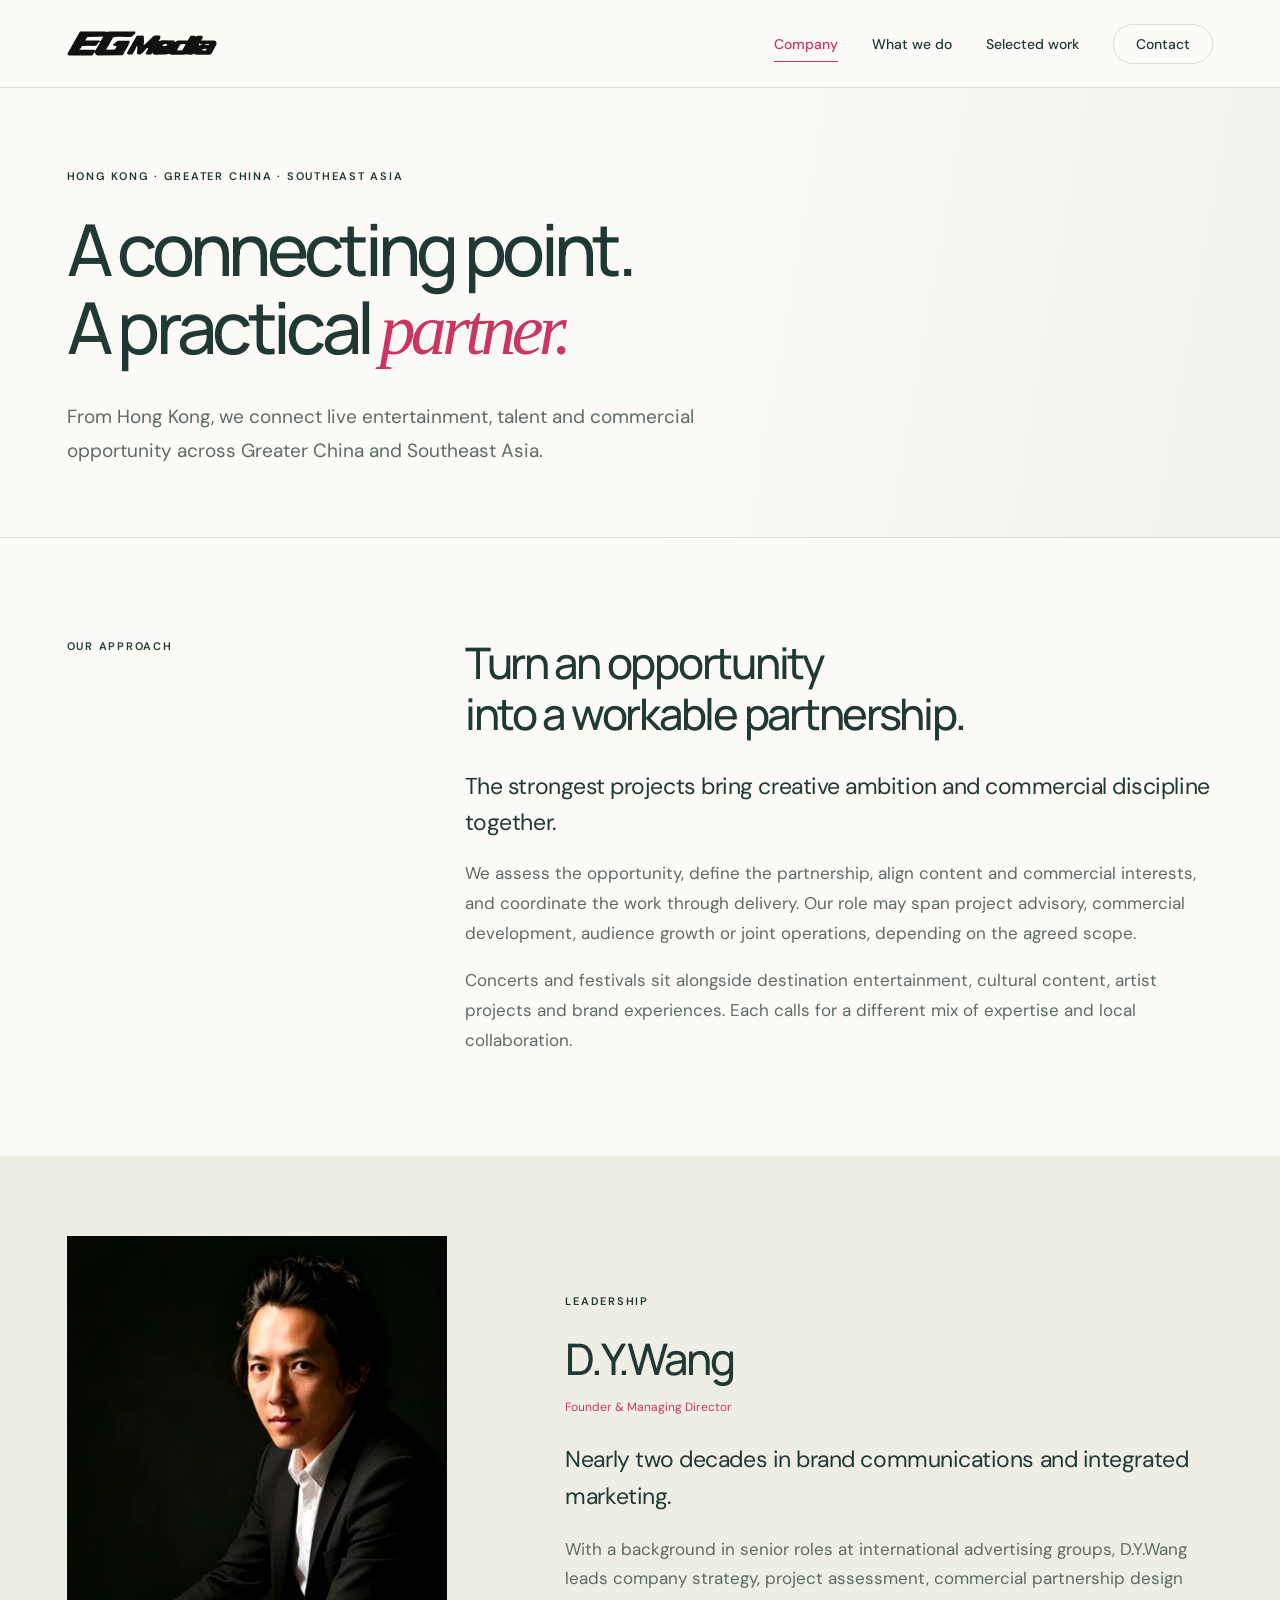
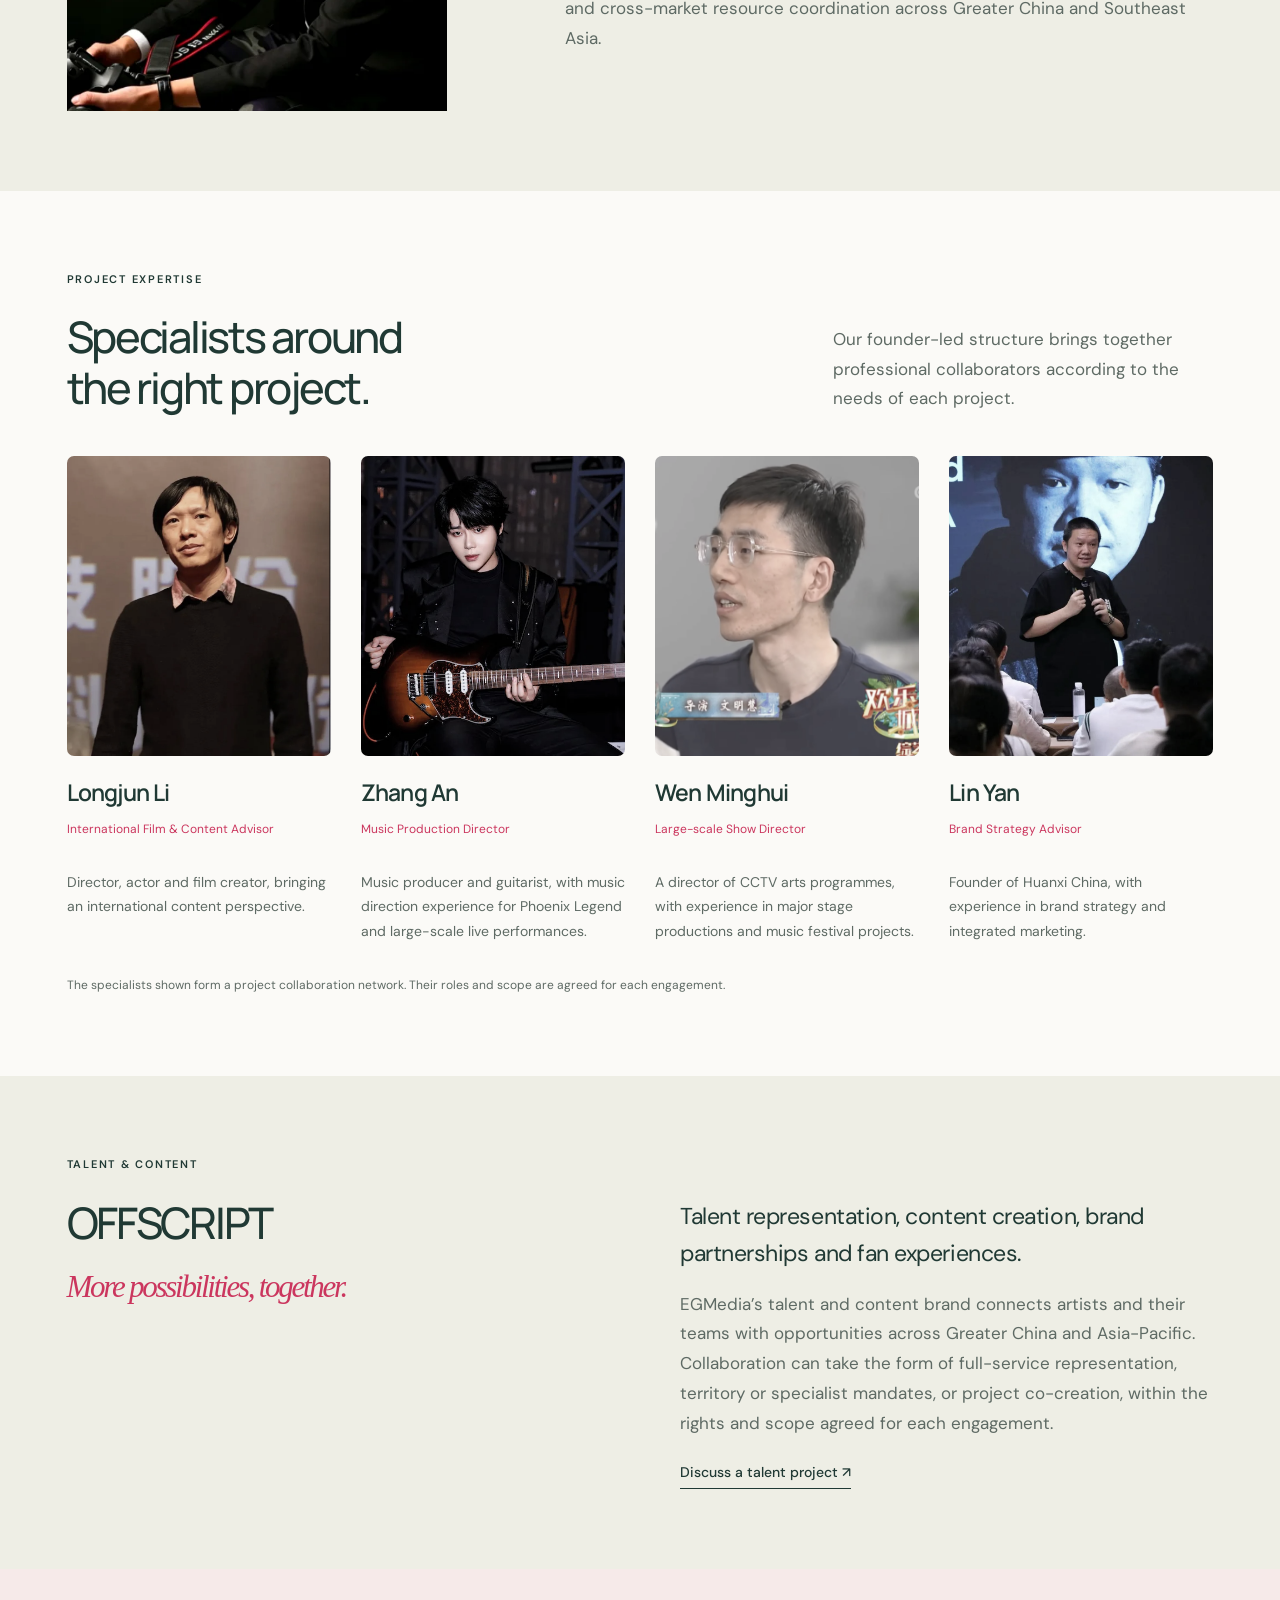
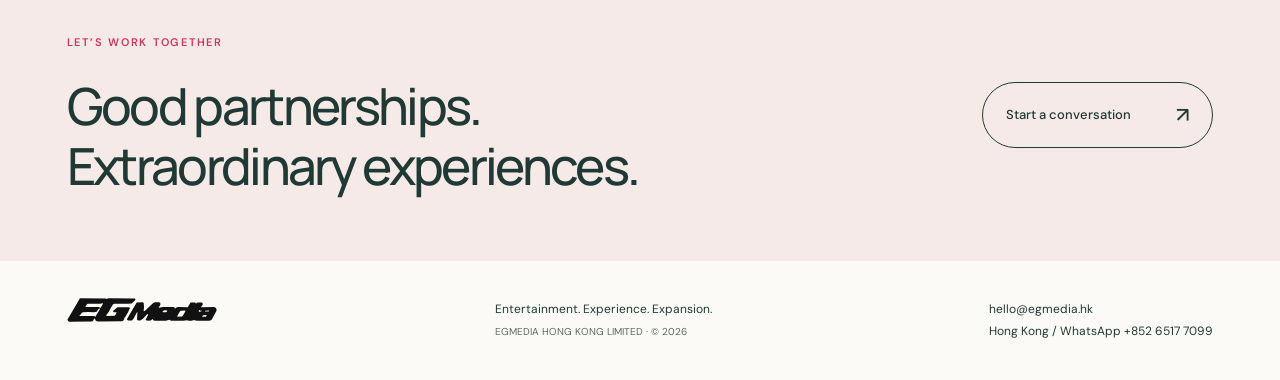
==== about.html @ 6daf92da "Refresh EGMedia website from September 2026 company profile" ====
<!doctype html><html lang="en"><head><meta charset="utf-8"><meta name="viewport" content="width=device-width,initial-scale=1"><title>Company & project expertise | EGMedia</title><meta name="description" content="Meet EGMedia, its founder D.Y.Wang and its project collaboration network."><link rel="canonical" href="https://www.egmedia.hk/about.html"><meta name="theme-color" content="#fbfaf7"><meta property="og:title" content="Company & project expertise | EGMedia"><meta property="og:description" content="Meet EGMedia, its founder D.Y.Wang and its project collaboration network."><meta property="og:type" content="website"><meta property="og:url" content="https://www.egmedia.hk/about.html"><meta property="og:image" content="https://www.egmedia.hk/assets/2026/qq-music.webp"><link rel="icon" href="/favicon.svg" type="image/svg+xml"><link rel="stylesheet" href="/site.css"><script src="/site.js" defer></script><script src="/interactions.js" defer></script></head><body><a class="skip-link" href="#main">Skip to content</a><header class="site-header"><a class="wordmark" href="/" aria-label="EGMedia home"><img src="/assets/2026/egmedia-wordmark.svg" alt="EGMedia"></a><button class="menu-toggle" aria-expanded="false" aria-controls="main-nav">Menu <span>+</span></button><nav id="main-nav" aria-label="Main navigation"><a aria-current="page" href="/about.html">Company</a><a  href="/services.html">What we do</a><a  href="/selected-works.html">Selected work</a><a  href="/contact.html">Contact</a></nav></header><main id="main"><section class="page-hero"><span class="eyebrow">Hong Kong · Greater China · Southeast Asia</span><h1>A connecting point.<br>A practical <em>partner.</em></h1><p>From Hong Kong, we connect live entertainment, talent and commercial opportunity across Greater China and Southeast Asia.</p></section><section class="intro-section"><span class="eyebrow">Our approach</span><div><h2>Turn an opportunity<br>into a workable partnership.</h2><p class="large-text">The strongest projects bring creative ambition and commercial discipline together.</p><p>We assess the opportunity, define the partnership, align content and commercial interests, and coordinate the work through delivery. Our role may span project advisory, commercial development, audience growth or joint operations, depending on the agreed scope.</p><p>Concerts and festivals sit alongside destination entertainment, cultural content, artist projects and brand experiences. Each calls for a different mix of expertise and local collaboration.</p></div></section><section class="section founder-section"><div class="founder-photo"><img class="" src="/assets/2026/dy-wang.webp" alt="D.Y.Wang, Founder and Managing Director" loading="lazy" decoding="async"></div><div><span class="eyebrow">Leadership</span><h2>D.Y.Wang</h2><span class="role">Founder & Managing Director</span><p class="large-text">Nearly two decades in brand communications and integrated marketing.</p><p>With a background in senior roles at international advertising groups, D.Y.Wang leads company strategy, project assessment, commercial partnership design and cross-market resource coordination across Greater China and Southeast Asia.</p></div></section><section class="section"><div class="section-heading"><div><span class="eyebrow">Project expertise</span><h2>Specialists around<br>the right project.</h2></div><p>Our founder-led structure brings together professional collaborators according to the needs of each project.</p></div><div class="team-grid"><article class="team-card"><img class="" src="/assets/2026/longjun-li.webp" alt="Longjun Li" loading="lazy" decoding="async"><h3>Longjun Li</h3><span class="role">International Film & Content Advisor</span><p>Director, actor and film creator, bringing an international content perspective.</p></article><article class="team-card"><img class="" src="/assets/2026/zhang-an.webp" alt="Zhang An" loading="lazy" decoding="async"><h3>Zhang An</h3><span class="role">Music Production Director</span><p>Music producer and guitarist, with music direction experience for Phoenix Legend and large-scale live performances.</p></article><article class="team-card"><img class="" src="/assets/2026/wen-minghui.webp" alt="Wen Minghui" loading="lazy" decoding="async"><h3>Wen Minghui</h3><span class="role">Large-scale Show Director</span><p>A director of CCTV arts programmes, with experience in major stage productions and music festival projects.</p></article><article class="team-card"><img class="" src="/assets/2026/lin-yan.webp" alt="Lin Yan" loading="lazy" decoding="async"><h3>Lin Yan</h3><span class="role">Brand Strategy Advisor</span><p>Founder of Huanxi China, with experience in brand strategy and integrated marketing.</p></article></div><p class="small-note">The specialists shown form a project collaboration network. Their roles and scope are agreed for each engagement.</p></section><section class="section pale"><span class="eyebrow">Talent & content</span><div class="split"><h2>OFFSCRIPT<br><em>More possibilities, together.</em></h2><div><p class="large-text">Talent representation, content creation, brand partnerships and fan experiences.</p><p>EGMedia’s talent and content brand connects artists and their teams with opportunities across Greater China and Asia-Pacific. Collaboration can take the form of full-service representation, territory or specialist mandates, or project co-creation, within the rights and scope agreed for each engagement.</p><a class="text-link" href="/contact.html?interest=talent">Discuss a talent project ↗</a></div></div></section></main><section class="closing"><div><span class="eyebrow">Let’s work together</span><h2>Good partnerships.<br>Extraordinary experiences.</h2></div><a class="button" href="/contact.html">Start a conversation <span>↗</span></a></section><footer><a class="wordmark" href="/"><img src="/assets/2026/egmedia-wordmark.svg" alt="EGMedia"></a><div>Entertainment. Experience. Expansion.<br><small>EGMEDIA HONG KONG LIMITED · © 2026</small></div><div><a href="mailto:hello@egmedia.hk">hello@egmedia.hk</a><br><a href="https://wa.me/85265177099" target="_blank" rel="noopener noreferrer">Hong Kong / WhatsApp +852 6517 7099</a></div></footer></body></html>
---- site.css ----
@import url('https://fonts.googleapis.com/css2?family=DM+Sans:wght@400;500;600;700&family=Manrope:wght@400;500;600;700;800&display=swap');
:root{--paper:#fbfaf7;--ink:#203934;--muted:#5e6a64;--line:#d9dfd8;--accent:#cb365e;--soft:#eeeee5;--pad:clamp(22px,5.2vw,88px)}*{box-sizing:border-box}html{scroll-behavior:smooth;scroll-padding-top:110px}body{margin:0;background:var(--paper);color:var(--ink);font-family:'DM Sans',Arial,sans-serif;-webkit-font-smoothing:antialiased}a{color:inherit;text-decoration:none}button{font:inherit}img{max-width:100%;display:block}figure{margin:0}h1,h2,h3,p{margin:0}h1,h2,h3{font-family:'Manrope',Arial,sans-serif}h1{font-size:clamp(48px,5.6vw,88px);letter-spacing:-.065em;line-height:1.1;font-weight:500}h2{font-size:clamp(32px,3.4vw,53px);letter-spacing:-.052em;line-height:1.17;font-weight:500}h3{font-size:25px;letter-spacing:-.035em;line-height:1.25;font-weight:600}p{font-size:17px;line-height:1.75;color:var(--muted)}p+p{margin-top:18px}em{font-family:Georgia,serif;font-weight:400;color:var(--accent)}.site-header{height:94px;padding:0 var(--pad);display:flex;justify-content:space-between;align-items:center;border-bottom:1px solid var(--line);background:var(--paper);position:sticky;top:0;z-index:20}.wordmark{display:inline-flex;align-items:baseline;font-family:Arial,sans-serif;font-weight:800;font-style:italic;font-size:30px;letter-spacing:-1.6px;white-space:nowrap}.wordmark span{font-weight:600}.wordmark i{display:inline-block;width:7px;height:7px;background:var(--accent);margin-left:4px;border-radius:50%}.site-header nav{display:flex;gap:36px;align-items:center;font-size:14px;font-weight:500}.site-header nav a{padding:12px 0;position:relative}.site-header nav a[aria-current],.site-header nav a:hover{color:var(--accent)}.site-header nav a[aria-current]:after{content:'';position:absolute;bottom:3px;left:0;width:100%;height:1px;background:var(--accent)}.menu-toggle{display:none}.skip-link{position:fixed;top:-70px;left:20px;padding:16px;background:white;z-index:100}.skip-link:focus{top:12px}a:focus-visible,button:focus-visible{outline:3px solid var(--accent);outline-offset:5px}.eyebrow{display:block;text-transform:uppercase;font-size:11px;line-height:1.6;font-weight:600;letter-spacing:.16em;margin-bottom:24px}.hero-copy{padding:65px var(--pad) 48px}.hero h1{max-width:1200px;font-size:clamp(52px,6.3vw,98px)}.hero-bottom{margin-top:34px;display:flex;justify-content:space-between;align-items:center;gap:35px}.hero-bottom p{max-width:535px;font-size:18px;line-height:1.6}.button{display:inline-flex;align-items:center;justify-content:space-between;gap:45px;border:1px solid var(--ink);padding:18px 23px;font-size:13px;font-weight:500;white-space:nowrap;transition:background .2s,color .2s}.button:hover{background:var(--ink);color:var(--paper)}.button.solid{background:var(--ink);color:white}.button.solid:hover{background:var(--accent);border-color:var(--accent)}.button span{font-size:21px}.hero-visual{margin:0 var(--pad)}.hero-visual img{width:100%;height:clamp(350px,40vw,580px);object-fit:cover;object-position:50% 48%}.hero-visual figcaption{display:flex;justify-content:space-between;gap:20px;font-size:11px;padding:14px 0;border-bottom:1px solid var(--line);color:var(--muted)}.intro-section{padding:100px var(--pad);display:grid;grid-template-columns:1fr 2.15fr;gap:50px}.intro-section .large-text{margin-top:28px}.intro-section p{max-width:790px}.large-text{font-size:23px;line-height:1.6;color:var(--ink);letter-spacing:-.02em}.text-link{display:inline-flex;gap:22px;align-items:center;font-size:14px;font-weight:500;border-bottom:1px solid var(--ink);padding-bottom:7px}.text-link:hover{color:var(--accent);border-color:var(--accent)}.intro-section .text-link{margin-top:26px}.section{padding:80px var(--pad)}.section-heading{display:flex;justify-content:space-between;align-items:flex-end;gap:50px;margin-bottom:42px}.section-heading>p{max-width:380px}.service-grid{display:grid;grid-template-columns:repeat(4,1fr);border-top:1px solid var(--line)}.service-card{position:relative;padding:32px 26px 60px;border-right:1px solid var(--line)}.service-card:first-child{padding-left:0}.service-card:last-child{border:0;padding-right:0}.service-number{color:var(--accent);font-size:13px;display:block;letter-spacing:.07em;margin-bottom:37px}.service-card h3{font-size:24px;min-height:92px}.service-card p{font-size:15px;margin-top:18px;line-height:1.65}.service-arrow{position:absolute;bottom:14px;font-size:27px}.service-card:hover h3{color:var(--accent)}.work-section{background:#f0f1eb}.portfolio-note{font-size:13px;line-height:1.7;max-width:760px;margin:-10px 0 35px}.work-grid{display:grid;grid-template-columns:1fr 1fr;gap:48px 35px}.work-image{position:relative;overflow:hidden;aspect-ratio:1.65;background:#e0e4db}.work-image img{width:100%;height:100%;object-fit:cover;transition:transform .45s}.work-card:hover .work-image img{transform:scale(1.03)}.round-arrow{position:absolute;right:16px;bottom:16px;background:var(--paper);border-radius:50%;width:44px;height:44px;display:grid;place-items:center;font-size:25px}.card-meta{display:flex;justify-content:space-between;gap:15px;font-size:10px;text-transform:uppercase;letter-spacing:.06em;margin:19px 0 10px;color:var(--muted)}.work-card h3{font-size:27px}.work-card p{margin-top:12px;font-size:15px;line-height:1.7;max-width:540px}.regional-section{padding:95px var(--pad)}.regional-title{display:flex;gap:60px;justify-content:space-between;align-items:flex-end}.regional-title p{max-width:360px}.market-line{display:grid;grid-template-columns:repeat(3,1fr);gap:40px;margin-top:55px;border-top:1px solid var(--ink);padding-top:29px}.market-line span{font-size:10px;letter-spacing:.1em;text-transform:uppercase;color:var(--muted)}.market-line h3{font-size:30px;margin:18px 0 13px}.market-line p{font-size:15px;max-width:340px}.closing{margin:0 var(--pad);padding:60px 0;display:flex;justify-content:space-between;gap:40px;align-items:center;border-top:1px solid var(--ink)}.closing h2{font-size:clamp(32px,3.3vw,50px)}.closing .eyebrow{color:var(--accent)}footer{padding:37px var(--pad);border-top:1px solid var(--line);display:flex;justify-content:space-between;gap:36px;align-items:flex-start;font-size:12px;line-height:1.9}footer .wordmark{font-size:26px}footer small{font-size:10px;color:var(--muted)}footer a:hover{color:var(--accent)}.page-hero{padding:80px var(--pad) 70px}.page-hero h1{max-width:1100px}.page-hero>p{max-width:670px;margin-top:30px;font-size:19px}.founder-section{display:grid;grid-template-columns:.8fr 1.3fr;gap:100px;align-items:center;background:var(--soft)}.founder-photo{max-width:380px;aspect-ratio:.8;overflow:hidden}.founder-photo img{width:100%;height:100%;object-fit:cover;object-position:50% 30%}.role{display:block;font-size:12px;line-height:1.5;color:var(--accent);margin-top:13px;margin-bottom:25px}.founder-section .large-text{margin-bottom:20px}.team-grid{display:grid;grid-template-columns:repeat(4,1fr);gap:30px}.team-card>img{width:100%;height:300px;object-fit:cover;object-position:50% 25%;filter:saturate(.65);margin-bottom:22px}.team-card h3{font-size:23px}.team-card .role{margin-bottom:14px;min-height:36px}.team-card p{font-size:14px}.small-note{font-size:12px;margin-top:32px}.pale{background:var(--soft)}.split{display:grid;grid-template-columns:1fr 1fr;gap:80px}.split h2 em{font-size:31px;line-height:1.5;display:inline-block;margin-top:15px}.split p+.text-link{margin-top:25px}.service-detail{padding:60px var(--pad);border-top:1px solid var(--line);display:grid;grid-template-columns:1fr 2.15fr;gap:50px;scroll-margin-top:40px}.service-detail h2{max-width:820px}.service-detail .large-text{margin:25px 0 15px}.service-detail p{max-width:760px}.service-detail .eyebrow{margin:25px 0 8px}.deliverables{list-style:none;padding:0;margin:30px 0;display:grid;grid-template-columns:repeat(3,1fr);gap:25px}.deliverables li{border-top:1px solid var(--line);padding-top:15px;font-size:14px;line-height:1.6}.process-grid{display:grid;grid-template-columns:repeat(4,1fr);gap:35px;margin-top:45px}.process-grid span{font-size:13px;color:var(--accent)}.process-grid h3{margin:20px 0 15px}.process-grid p{font-size:15px}.case-hero{padding:45px var(--pad) 0}.case-heading{display:grid;grid-template-columns:1.8fr 1fr;align-items:end;gap:50px;margin:45px 0 40px}.case-heading h1{font-size:clamp(44px,5vw,74px);max-width:900px}.case-heading p{font-size:22px;line-height:1.5;max-width:310px}.case-hero figure img{width:100%;max-height:680px;object-fit:cover}.case-hero figcaption{font-size:10px;color:var(--muted);padding:13px 0}.case-story{padding:75px var(--pad);display:grid;grid-template-columns:1.55fr 1fr;gap:100px}.case-story h2{margin-bottom:26px}.case-story aside{border-left:1px solid var(--line);padding-left:40px}.case-story aside p{font-size:16px}.case-credit{margin-top:36px;padding-top:28px;border-top:1px solid var(--line)}.case-credit p{font-size:12px!important}.edition-grid{display:grid;grid-template-columns:repeat(3,1fr);gap:26px;margin-top:35px}.edition-grid img{aspect-ratio:1.6;object-fit:cover;width:100%}.edition-grid h3{margin-top:20px;font-size:21px}.edition-grid p{margin:8px 0 18px;font-size:13px}.edition-grid video{display:block;width:100%;aspect-ratio:16/9;background:#203934}.next-case{padding:45px var(--pad) 70px;border-top:1px solid var(--line)}.next-case>a{font-family:'Manrope',Arial,sans-serif;font-size:clamp(26px,3vw,45px);letter-spacing:-.04em;display:flex;gap:30px;justify-content:space-between}.next-case>a:hover{color:var(--accent)}.contact-grid{padding:15px var(--pad) 85px;display:grid;grid-template-columns:1.6fr 1fr;gap:80px}.contact-primary>a{font-size:clamp(25px,3.5vw,50px);letter-spacing:-.04em;border-bottom:1px solid var(--ink);display:inline-block;padding-bottom:14px}.contact-primary>p{margin-top:25px;max-width:480px}.contact-phone{font-size:23px}.contact-grid>div>p{margin:22px 0 30px}.contact-topics{display:grid;grid-template-columns:repeat(3,1fr);gap:30px}.contact-topics>span{border-top:1px solid var(--line);padding-top:20px;font-size:21px;line-height:1.5}.contact-hero h1{font-size:clamp(60px,7vw,108px)}
@media(min-width:1700px){body{max-width:1800px;margin:auto}.site-header{max-width:1800px}}
@media(max-width:1050px){.site-header nav{gap:24px}.service-grid{grid-template-columns:1fr 1fr}.service-card{padding:27px 25px 65px}.service-card:nth-child(2){border-right:0}.service-card:nth-child(3){padding-left:0;border-top:1px solid var(--line)}.service-card:nth-child(4){border-top:1px solid var(--line);padding-left:25px}.service-card h3{min-height:62px}.team-grid{grid-template-columns:1fr 1fr;gap:35px}.team-card>img{height:360px}.founder-section{gap:55px}.case-story{gap:50px}.contact-grid{gap:40px}.hero-bottom p{max-width:440px}.regional-title{gap:35px}.intro-section{grid-template-columns:.8fr 2fr;gap:30px}}
@media(max-width:700px){html{scroll-padding-top:90px}.site-header{height:76px}.wordmark{font-size:27px}.menu-toggle{display:flex;align-items:center;gap:18px;padding:12px 0;background:none;border:0;font-size:13px;color:var(--ink)}.menu-toggle span{font-size:22px}.site-header nav{display:none;position:absolute;left:0;right:0;top:75px;background:var(--paper);border-bottom:1px solid var(--line);padding:20px var(--pad) 30px;box-shadow:0 20px 30px #20393412}.site-header nav.is-open{display:flex;flex-direction:column;align-items:stretch;gap:7px}.site-header nav a{font-size:21px;line-height:1.7}.site-header nav a[aria-current]:after{display:none}.hero-copy{padding-top:40px;padding-bottom:30px}.eyebrow{font-size:9px;letter-spacing:.13em;margin-bottom:21px}.hero h1{font-size:clamp(43px,10.6vw,65px);line-height:1.13}.hero-bottom{display:block;margin-top:26px}.hero-bottom p{font-size:16px}.hero-bottom .button{margin-top:25px}.button{font-size:12px;padding:14px 18px;gap:40px}.hero-visual img{height:310px;object-position:50% 50%}.hero-visual figcaption{font-size:9px;line-height:1.6}.hero-visual figcaption span:last-child{display:none}.intro-section{padding:57px var(--pad);display:block}.intro-section>.eyebrow{margin-bottom:23px}h2{font-size:33px}h3{font-size:23px}.large-text{font-size:20px}p{font-size:16px}.intro-section .large-text{margin-top:23px}.section{padding:56px var(--pad)}.section-heading{display:block;margin-bottom:30px}.section-heading>.text-link{margin-top:25px}.section-heading>p{margin-top:23px;font-size:16px}.service-card{padding:24px 17px 60px}.service-card:nth-child(4){padding-left:17px}.service-card h3{font-size:20px;min-height:102px}.service-card p{font-size:13px;margin-top:13px}.service-number{font-size:11px;margin-bottom:23px}.service-arrow{font-size:23px}.work-grid{grid-template-columns:1fr;gap:34px}.work-image{aspect-ratio:1.52}.work-card h3{font-size:26px}.work-card p{font-size:14px}.card-meta{font-size:9px;margin-top:16px}.portfolio-note{font-size:12px;margin-top:0}.regional-section{padding:58px var(--pad)}.regional-title{display:block}.regional-title p{margin-top:25px}.market-line{grid-template-columns:1fr;gap:26px;margin-top:30px;padding-top:25px}.market-line>div+div{border-top:1px solid var(--line);padding-top:25px}.market-line h3{font-size:26px;margin-top:12px}.closing{padding:44px 0;display:block}.closing h2{font-size:32px}.closing .button{margin-top:27px}footer{display:block;padding-top:28px;padding-bottom:36px}footer>div{margin-top:20px}.page-hero{padding:50px var(--pad) 43px}.page-hero h1{font-size:47px}.page-hero>p{font-size:17px;margin-top:25px}.founder-section{display:flex;flex-direction:column;gap:32px;align-items:flex-start}.founder-photo{width:100%;max-width:none;aspect-ratio:1.08}.founder-photo img{object-position:50% 22%}.team-grid{gap:30px 20px}.team-card>img{height:230px;margin-bottom:18px}.team-card h3{font-size:20px}.team-card .role{font-size:10px;min-height:32px}.team-card p{font-size:13px;line-height:1.7}.small-note{font-size:11px}.split{display:block}.split>div{margin-top:30px}.split h2 em{font-size:28px}.service-detail{padding:45px var(--pad);display:block}.service-detail .service-number{margin-bottom:20px}.deliverables{grid-template-columns:1fr;gap:15px}.deliverables li{font-size:14px;padding-top:13px}.process-grid{grid-template-columns:1fr 1fr;gap:28px 24px}.process-grid h3{font-size:23px;margin-top:14px}.process-grid p{font-size:14px}.case-hero{padding:32px var(--pad) 0}.case-heading{display:block;margin:35px 0 30px}.case-heading h1{font-size:45px}.case-heading p{font-size:20px;margin-top:23px;max-width:100%}.case-hero figure img{max-height:430px;min-height:200px;object-fit:cover}.case-story{display:block;padding:45px var(--pad)}.case-story aside{margin-top:35px;border-left:0;border-top:1px solid var(--line);padding:28px 0 0}.case-story aside .eyebrow{margin-bottom:15px}.edition-grid{grid-template-columns:1fr;gap:35px}.edition-grid img{aspect-ratio:1.6}.next-case{padding:35px var(--pad) 48px}.contact-grid{display:block;padding:15px var(--pad) 45px}.contact-grid>div+div{margin-top:32px;border-top:1px solid var(--line);padding-top:32px}.contact-primary>a{font-size:clamp(25px,7.2vw,40px)}.contact-primary>p{margin-top:20px}.contact-phone{font-size:23px}.contact-topics{grid-template-columns:1fr;gap:20px}.contact-topics>span{font-size:20px;padding-top:16px}.contact-hero h1{font-size:59px}}
@media(prefers-reduced-motion:reduce){html{scroll-behavior:auto}*{transition:none!important}}
.wordmark img{width:150px;height:auto}.site-header{height:88px}.site-header nav{gap:34px}.site-header nav a:last-child{border:1px solid var(--line);border-radius:30px;padding:10px 22px}.site-header nav a:last-child:hover{background:var(--ink);color:white}.studio-hero{padding:32px var(--pad) 42px;display:grid;grid-template-columns:1fr 1.04fr;gap:5vw;min-height:650px;align-items:stretch}.studio-hero-copy{padding:38px 0 20px;display:flex;flex-direction:column;align-items:flex-start}.status-label{display:flex;align-items:center;gap:9px;font-size:10px;letter-spacing:.08em;font-weight:500;margin-bottom:35px}.status-label>span{width:7px;height:7px;background:var(--accent);border-radius:50%;box-shadow:0 0 0 5px #cb365e0b}.studio-hero h1{font-size:clamp(54px,5.6vw,86px);letter-spacing:-.065em;line-height:1.05}.studio-hero h1 em{font-size:1.08em}.studio-hero-copy>p{max-width:390px;font-size:16px;line-height:1.7;margin:27px 0}.hero-actions{display:flex;align-items:center;gap:28px;margin-bottom:35px}.hero-actions .button{padding:16px 23px;border-radius:35px;gap:25px}.quiet-link{font-size:12px;display:flex;gap:15px;align-items:center}.quiet-link:hover{color:var(--accent)}.hero-signature{margin-top:auto;display:flex;gap:15px;border-top:1px solid var(--line);padding-top:20px;font-size:10px;letter-spacing:.05em;color:var(--muted)}.hero-stage{position:relative;border-radius:10px 10px 100px 10px;overflow:hidden;min-height:580px;background:#e4e8e0;isolation:isolate}.hero-slide{position:absolute;inset:0;opacity:0;transition:opacity .65s}.hero-slide.active{opacity:1}.hero-slide img{width:100%;height:100%;object-fit:cover;object-position:center}.hero-slide:after{content:'';position:absolute;inset:0;background:linear-gradient(180deg,#10221e28 0%,transparent 45%,#10221ed9 100%)}.photo-index{position:absolute;top:25px;left:25px;right:25px;color:white;font-size:9px;letter-spacing:.12em;display:flex;justify-content:space-between;align-items:center}.photo-index>span{padding:8px 12px;border:1px solid #ffffff80;border-radius:20px}.photo-caption{position:absolute;bottom:34px;left:30px;right:50px;color:white}.photo-category{font-size:9px;letter-spacing:.12em;display:block;margin-bottom:13px;color:#e0e7e3}.photo-title{font-family:'Manrope',sans-serif;font-size:31px;line-height:1.3;letter-spacing:-.035em;display:flex;justify-content:space-between;gap:25px;align-items:center}.photo-title>span{font-size:32px}.slide-controls{display:flex;align-items:center;gap:9px;margin-top:28px}.slide-controls button{cursor:pointer;border:1px solid #ffffff65;background:none;color:#fff;height:34px;width:34px;border-radius:50%;font-size:10px;transition:background .2s,color .2s}.slide-controls button.active{background:white;border-color:white;color:var(--ink)}.slide-hint{font-size:9px;margin-left:9px;color:#e0e7e3}.hero-side-label{position:absolute;right:17px;top:130px;writing-mode:vertical-rl;font-size:8px;letter-spacing:.18em;color:white}.capability-ribbon{padding:27px var(--pad);border-top:1px solid var(--line);border-bottom:1px solid var(--line);display:flex;justify-content:space-between;align-items:center;gap:24px;font-size:10px;letter-spacing:.1em;white-space:nowrap}.capability-ribbon i{font-style:normal;font-size:23px;color:var(--accent)}.company-editorial{padding:90px var(--pad);display:grid;grid-template-columns:1fr 2.15fr;gap:50px}.editorial-index{display:flex;flex-direction:column;justify-content:space-between}.tiny-mark{font-family:'Manrope',sans-serif;font-size:44px;color:#c8d1c9;letter-spacing:-.06em}.editorial-copy h2{font-size:clamp(46px,4.8vw,72px);line-height:1.13}.editorial-bottom{display:flex;justify-content:space-between;gap:40px;margin-top:30px;align-items:center}.editorial-bottom p{max-width:610px;font-size:17px}.circle-link{display:grid;place-items:center;flex:none;width:66px;height:66px;border:1px solid var(--ink);border-radius:50%;font-size:30px;transition:background .2s,color .2s}.circle-link:hover{background:var(--ink);color:white}.capability-section{padding:75px var(--pad);background:#f0f1eb}.capability-explorer{display:grid;grid-template-columns:1fr 1.35fr;gap:60px}.capability-tabs{border-top:1px solid var(--line)}.capability-tabs button{display:flex;width:100%;gap:25px;align-items:center;text-align:left;border:0;border-bottom:1px solid var(--line);background:transparent;color:var(--muted);padding:29px 0;cursor:pointer;transition:color .2s}.capability-tabs button>span{font-size:10px;align-self:flex-start;margin-top:5px}.capability-tabs strong{font-family:'Manrope',sans-serif;font-weight:500;font-size:25px;line-height:1.3;letter-spacing:-.04em}.capability-tabs button>i{font-style:normal;font-size:26px;margin-left:auto;transition:transform .2s}.capability-tabs button.active{color:var(--ink)}.capability-tabs button.active>span{color:var(--accent)}.capability-tabs button.active>i{color:var(--accent);transform:rotate(45deg)}.cap-panel{display:none;animation:panelIn .3s ease}.cap-panel.active{display:block}.cap-panel-copy{padding:27px 30px 27px;background:var(--paper);border-radius:8px 8px 0 0}.cap-panel-copy .eyebrow{font-size:9px;margin-bottom:15px}.cap-panel-copy h3{font-size:27px;font-weight:500;max-width:440px}.cap-panel-copy p{font-size:14px;margin:18px 0}.cap-panel-copy .text-link{font-size:12px}.cap-panel>figure{position:relative}.cap-panel>figure>img{width:100%;height:230px;object-fit:cover}.cap-panel:nth-child(2)>figure>img{object-position:50% 25%}.cap-panel figcaption{position:absolute;left:15px;bottom:15px;font-size:9px;background:#fbfaf7ee;padding:8px 13px;border-radius:20px}.featured-work-grid{display:grid;grid-template-columns:1fr 1fr;gap:38px}.featured-work-grid>.work-card:first-child{grid-column:1/-1;display:grid;grid-template-columns:1.65fr 1fr;gap:0 40px;align-items:start}.featured-work-grid>.work-card:first-child .work-image{grid-row:1/4;aspect-ratio:1.8}.featured-work-grid>.work-card:first-child .card-meta{display:block;margin-top:27px}.featured-work-grid>.work-card:first-child .card-meta span{display:block;margin-bottom:10px}.featured-work-grid>.work-card:first-child h3{font-size:38px;margin-bottom:14px}.featured-work-grid>.work-card:first-child p{margin-top:0}.work-section{background:var(--paper)}.work-image{border-radius:8px}.work-card:hover .round-arrow{background:var(--accent);color:white}.regional-section{background:#f0f1eb;padding-top:75px;padding-bottom:75px}.regional-board{display:grid;grid-template-columns:1fr 1.6fr;gap:65px}.region-selector{display:flex;flex-direction:column}.region-selector button{cursor:pointer;font-family:'Manrope',sans-serif;font-size:23px;letter-spacing:-.04em;padding:22px 25px;text-align:left;background:transparent;border:0;border-bottom:1px solid var(--line);color:var(--muted);display:flex;justify-content:space-between;gap:30px}.region-selector button.active{background:var(--ink);color:white;border-radius:5px}.region-selector button>span{font-size:23px}.region-panel{padding:23px 0}.region-label{font-size:10px;letter-spacing:.12em;color:var(--accent)}.region-panel h3{margin:20px 0;font-size:33px;font-weight:500}.region-panel p{font-size:16px;max-width:570px}.region-route{display:flex;align-items:center;gap:12px;margin-top:30px;font-size:8px;letter-spacing:.08em}.region-route>i{height:1px;flex:1;background:var(--line)}.closing{margin:0;padding:65px var(--pad);border:0;background:#f6eae9}.closing .button{border-radius:35px}.closing h2{font-size:clamp(38px,4vw,61px)}footer{border:0;background:var(--paper)}.page-hero{background-image:linear-gradient(100deg,#fbfaf7 50%,#f0f1eb);border-bottom:1px solid var(--line)}.team-card>img{border-radius:7px}.service-detail:nth-of-type(odd){background:#f3f4ee}.case-hero figure img{border-radius:8px}.case-story aside{background:#eeeee580;border:0;border-radius:8px;padding:30px}.contact-primary>a:hover{color:var(--accent);border-color:var(--accent)}.next-case>a>span{display:grid;place-items:center;border:1px solid var(--line);width:55px;height:55px;border-radius:50%;flex:none}.js-ready .reveal{opacity:0;transform:translateY(22px);transition:opacity .65s ease,transform .65s ease}.js-ready .reveal.visible{opacity:1;transform:none}@keyframes panelIn{from{opacity:.3;transform:translateY(7px)}to{opacity:1;transform:none}}
@media(max-width:1050px){.studio-hero{gap:30px;min-height:560px}.studio-hero-copy{padding:24px 0 12px}.studio-hero h1{font-size:60px}.hero-stage{min-height:540px}.status-label{font-size:9px}.hero-actions{gap:18px}.hero-actions .button{padding:15px 18px;gap:15px}.hero-signature{gap:10px;font-size:9px}.capability-ribbon{font-size:8px;gap:15px}.capability-explorer{gap:30px}.capability-tabs strong{font-size:22px}.capability-tabs button{gap:20px}.regional-board{gap:35px}.photo-title{font-size:27px}.featured-work-grid>.work-card:first-child{gap:0 25px}.featured-work-grid>.work-card:first-child h3{font-size:31px}.featured-work-grid>.work-card:first-child .card-meta{margin-top:0}}
@media(max-width:700px){.site-header{height:76px}.wordmark img{width:126px}.site-header nav{top:75px;gap:5px}.site-header nav a:last-child{border:0;border-radius:0;padding:12px 0}.studio-hero{display:block;padding-top:22px;padding-bottom:28px;min-height:0}.studio-hero-copy{padding:10px 0 24px}.status-label{margin-bottom:25px;font-size:9px}.studio-hero h1{font-size:clamp(53px,14vw,76px);line-height:1.03}.studio-hero-copy>p{font-size:15px;max-width:370px;margin-top:24px;margin-bottom:24px}.hero-actions{margin-bottom:26px;gap:23px}.hero-actions .button{font-size:11px;padding:13px 17px}.hero-signature{font-size:9px;gap:13px;padding-top:16px;width:100%;margin-top:0}.hero-stage{min-height:420px;border-radius:8px 8px 70px 8px}.photo-index{left:20px;right:20px;top:20px;font-size:8px}.photo-caption{left:20px;right:40px;bottom:28px}.photo-title{font-size:27px}.photo-category{font-size:8px}.slide-controls{margin-top:21px}.slide-hint{font-size:8px}.hero-side-label{font-size:7px;right:12px}.capability-ribbon{padding:21px var(--pad);display:grid;grid-template-columns:1fr 12px 1fr;gap:13px 12px;font-size:8px;letter-spacing:.06em}.capability-ribbon i{font-size:16px}.capability-ribbon i:nth-of-type(2){display:none}.company-editorial{display:block;padding:55px var(--pad)}.editorial-index{margin-bottom:25px}.tiny-mark{display:none}.editorial-copy h2{font-size:44px}.editorial-bottom{gap:18px;align-items:flex-end}.editorial-bottom p{font-size:15px;line-height:1.75}.circle-link{width:47px;height:47px;font-size:25px}.capability-section{padding:55px var(--pad)}.capability-section .section-heading h2{font-size:38px}.capability-section .section-heading p{font-size:14px;margin-top:20px}.capability-explorer{display:block}.capability-tabs{margin-bottom:24px}.capability-tabs button{padding:19px 0;gap:18px}.capability-tabs strong{font-size:22px}.capability-tabs button>i{font-size:22px}.cap-panel-copy{padding:25px 23px}.cap-panel-copy h3{font-size:25px}.cap-panel-copy p{font-size:14px}.cap-panel>figure>img{height:200px}.featured-work-grid{grid-template-columns:1fr;gap:35px}.featured-work-grid>.work-card:first-child{display:block;grid-column:auto}.featured-work-grid>.work-card:first-child .card-meta{display:flex;margin-top:16px}.featured-work-grid>.work-card:first-child .card-meta span{margin:0}.featured-work-grid>.work-card:first-child h3{font-size:26px;margin:0}.featured-work-grid>.work-card:first-child p{margin-top:12px}.work-section .section-heading>.button{margin-top:25px;font-size:11px;padding:13px 18px;border-radius:30px}.work-section .portfolio-note{font-size:11px}.regional-section{padding-top:55px;padding-bottom:55px}.regional-board{display:block}.region-selector{flex-direction:row;gap:6px}.region-selector button{font-size:11px;font-family:'DM Sans',sans-serif;letter-spacing:0;padding:12px 11px;border:1px solid var(--line);border-radius:4px;display:block;white-space:nowrap}.region-selector button>span{display:none}.region-selector button.active{border-color:var(--ink);border-radius:4px}.region-panel{padding-top:29px;padding-bottom:0}.region-panel h3{font-size:28px}.region-panel p{font-size:15px}.region-route{font-size:7px;gap:8px}.closing{padding:45px var(--pad)}.closing h2{font-size:37px}.closing .button{font-size:11px}.page-hero h1{font-size:47px}.case-story aside{padding:25px;border:0}.case-heading h1{font-size:43px}.contact-hero h1{font-size:59px}.js-ready .reveal{transform:translateY(12px)}}
@media(prefers-reduced-motion:reduce){.js-ready .reveal{opacity:1;transform:none}.hero-slide,.cap-panel{transition:none;animation:none}}
.film-play{border:1px solid var(--line);background:var(--paper);color:var(--ink);font-size:12px;padding:12px 17px;margin-top:12px;cursor:pointer;border-radius:25px;display:flex;gap:25px;align-items:center}.film-play:hover{background:var(--ink);color:white}
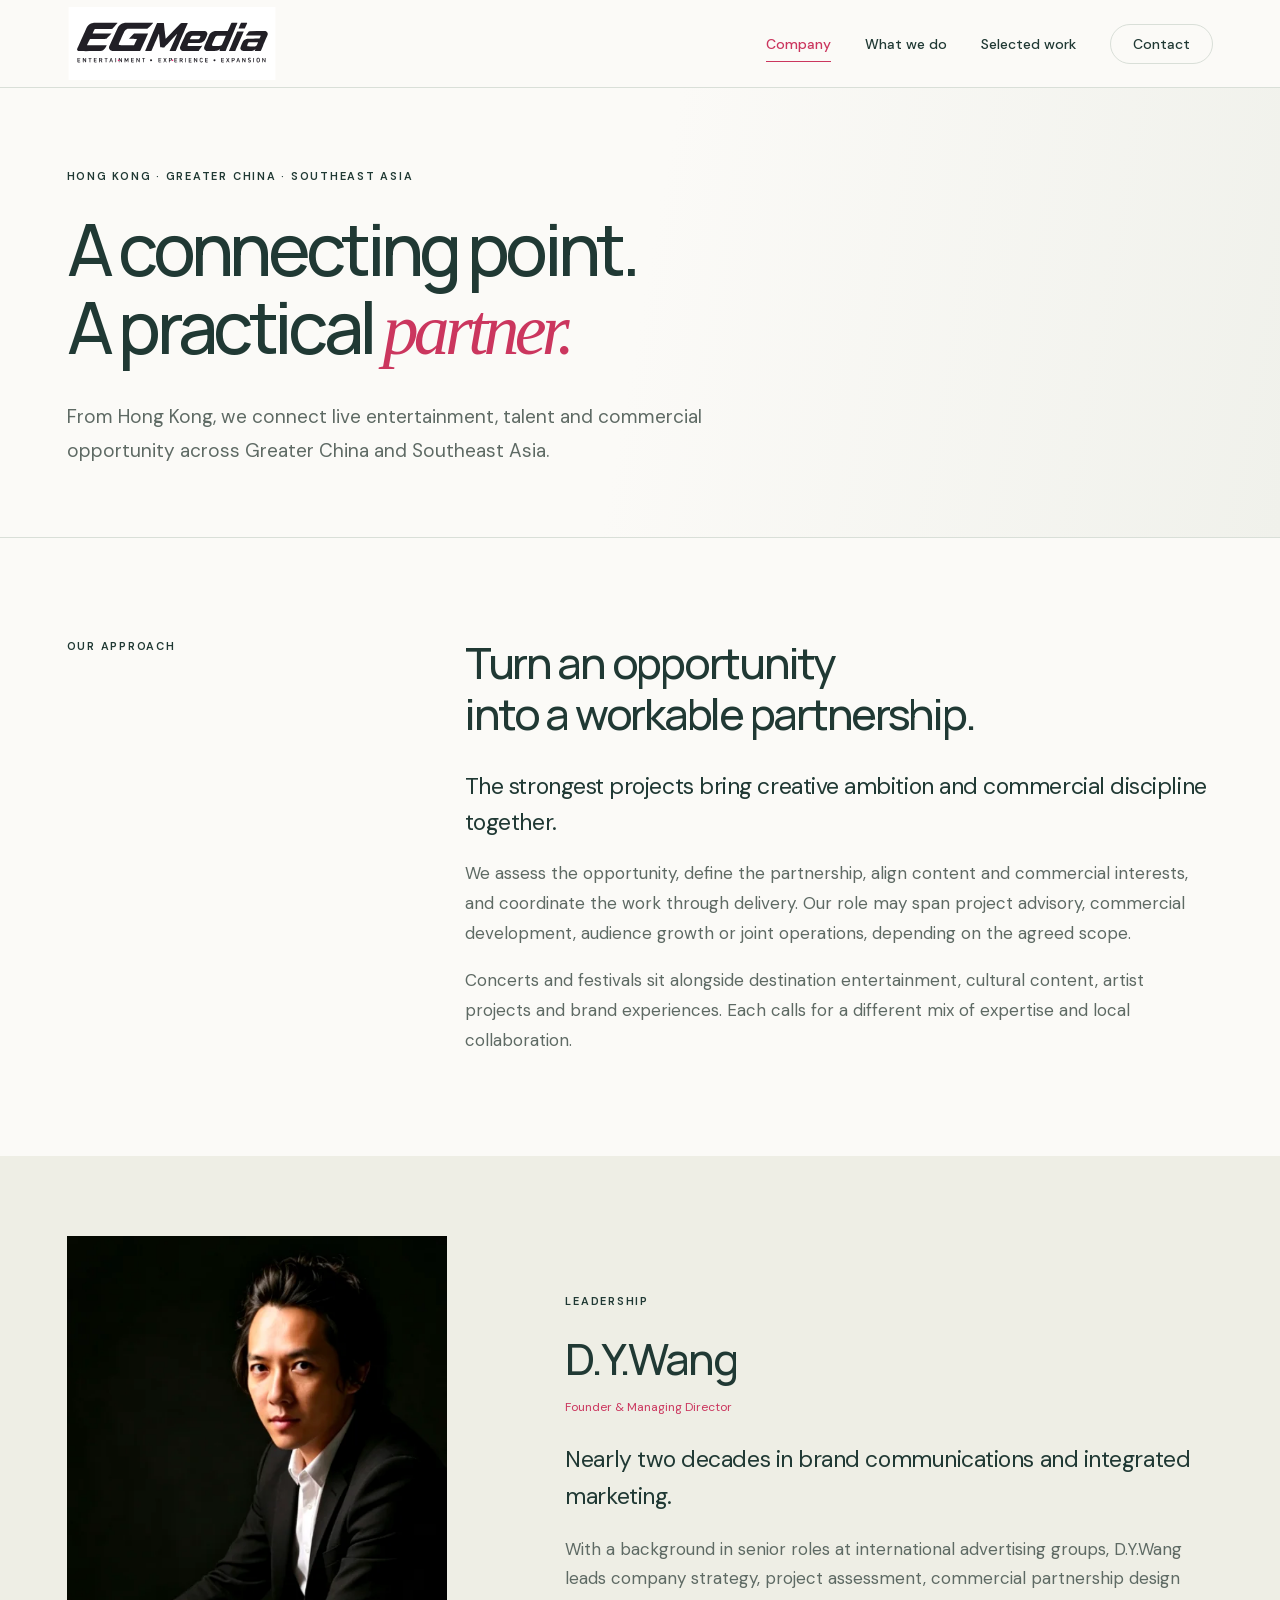
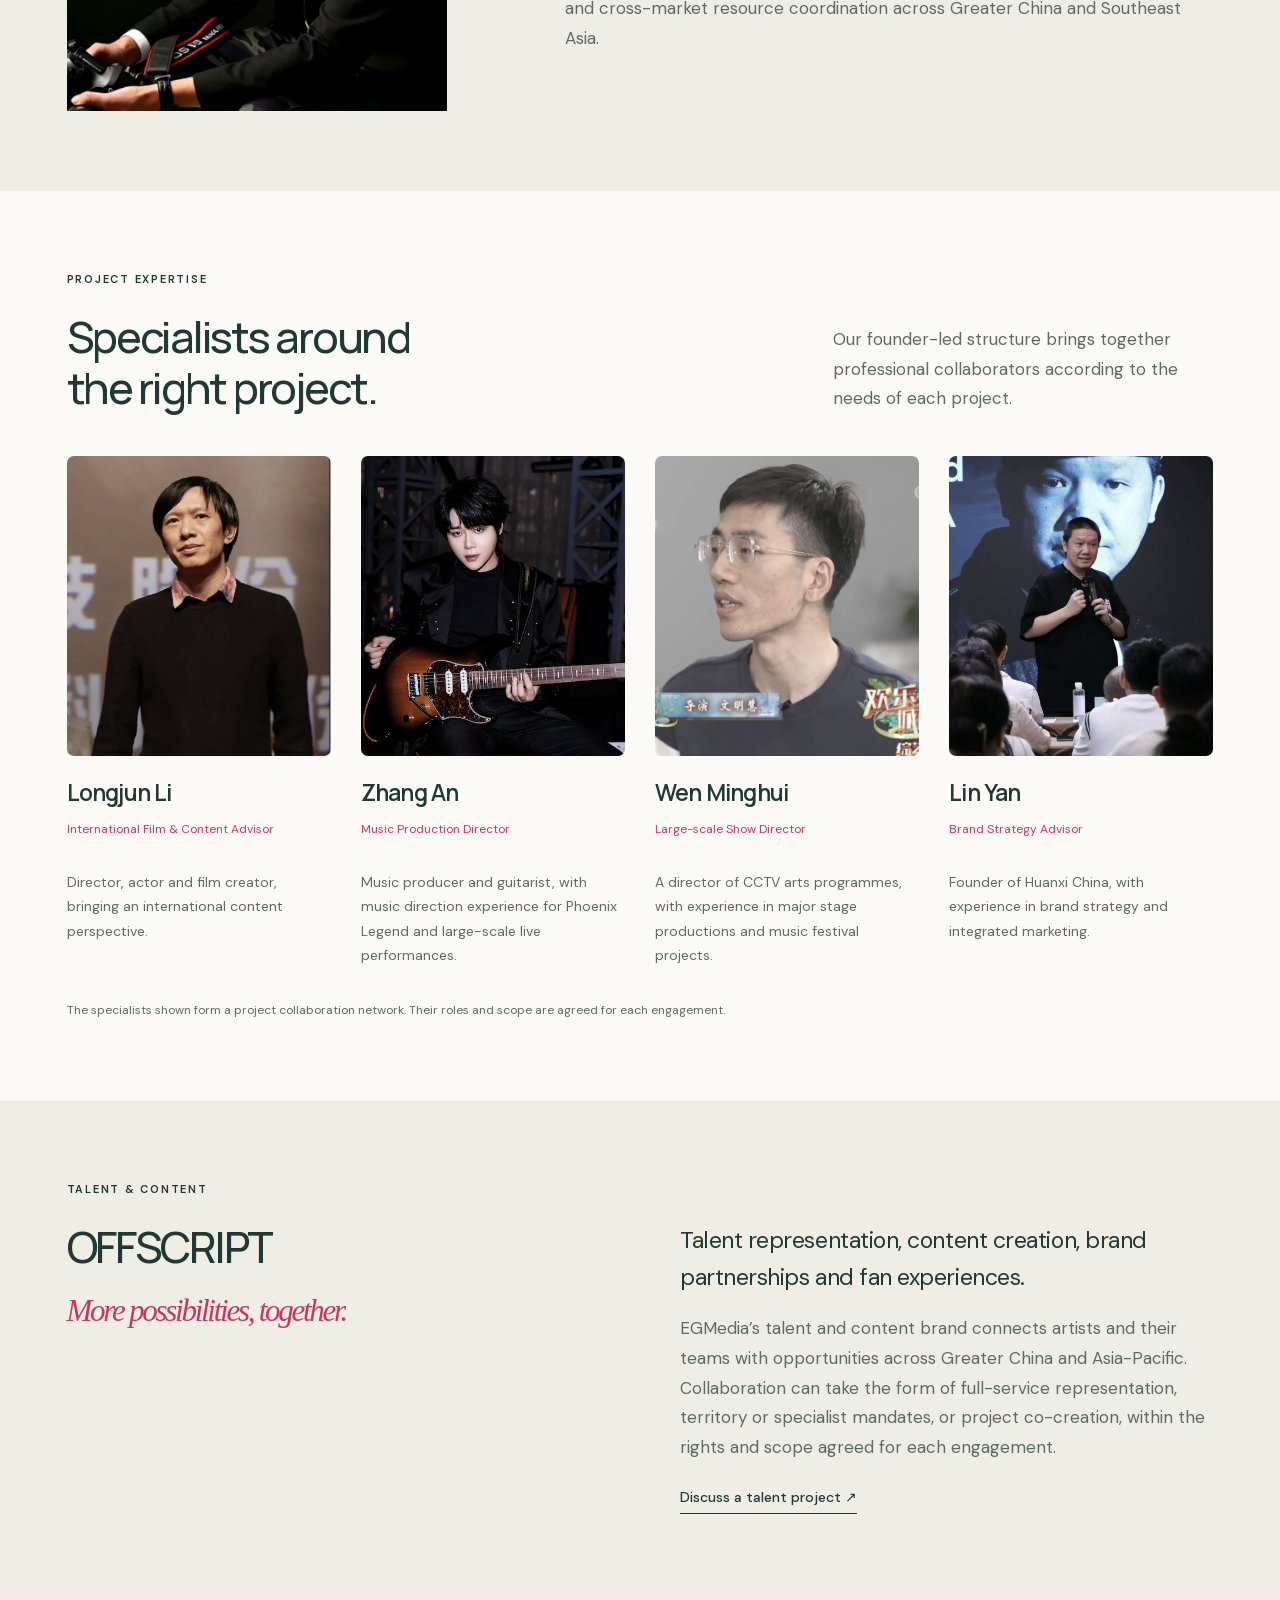
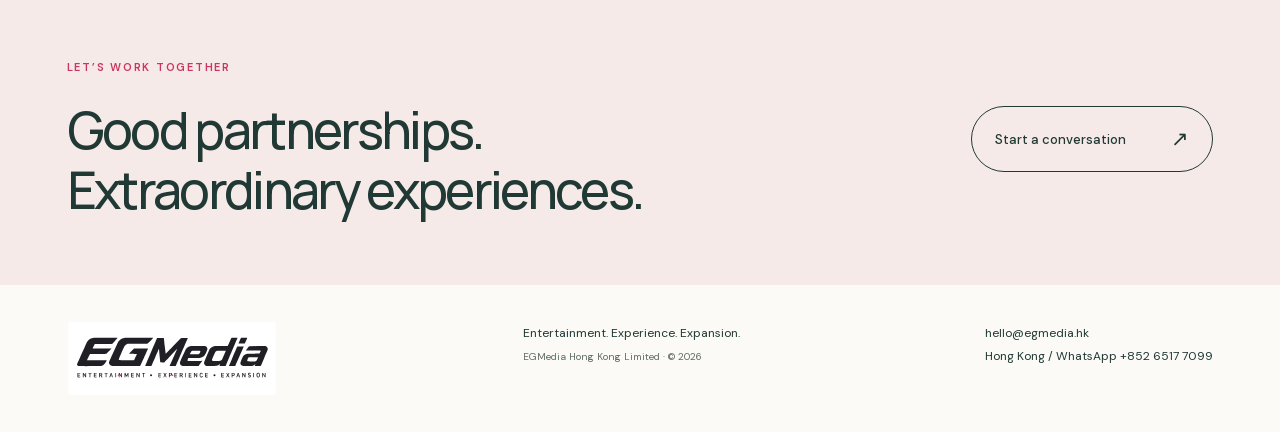
==== commit fb08b6f5: "Use locked EGMedia VI and remove invented brand abbreviations" ====
--- a/about.html
+++ b/about.html
@@ -1 +1 @@
-<!doctype html><html lang="en"><head><meta charset="utf-8"><meta name="viewport" content="width=device-width,initial-scale=1"><title>Company & project expertise | EGMedia</title><meta name="description" content="Meet EGMedia, its founder D.Y.Wang and its project collaboration network."><link rel="canonical" href="https://www.egmedia.hk/about.html"><meta name="theme-color" content="#fbfaf7"><meta property="og:title" content="Company & project expertise | EGMedia"><meta property="og:description" content="Meet EGMedia, its founder D.Y.Wang and its project collaboration network."><meta property="og:type" content="website"><meta property="og:url" content="https://www.egmedia.hk/about.html"><meta property="og:image" content="https://www.egmedia.hk/assets/2026/qq-music.webp"><link rel="icon" href="/favicon.svg" type="image/svg+xml"><link rel="stylesheet" href="/site.css"><script src="/site.js" defer></script><script src="/interactions.js" defer></script></head><body><a class="skip-link" href="#main">Skip to content</a><header class="site-header"><a class="wordmark" href="/" aria-label="EGMedia home"><img src="/assets/2026/egmedia-wordmark.svg" alt="EGMedia"></a><button class="menu-toggle" aria-expanded="false" aria-controls="main-nav">Menu <span>+</span></button><nav id="main-nav" aria-label="Main navigation"><a aria-current="page" href="/about.html">Company</a><a  href="/services.html">What we do</a><a  href="/selected-works.html">Selected work</a><a  href="/contact.html">Contact</a></nav></header><main id="main"><section class="page-hero"><span class="eyebrow">Hong Kong · Greater China · Southeast Asia</span><h1>A connecting point.<br>A practical <em>partner.</em></h1><p>From Hong Kong, we connect live entertainment, talent and commercial opportunity across Greater China and Southeast Asia.</p></section><section class="intro-section"><span class="eyebrow">Our approach</span><div><h2>Turn an opportunity<br>into a workable partnership.</h2><p class="large-text">The strongest projects bring creative ambition and commercial discipline together.</p><p>We assess the opportunity, define the partnership, align content and commercial interests, and coordinate the work through delivery. Our role may span project advisory, commercial development, audience growth or joint operations, depending on the agreed scope.</p><p>Concerts and festivals sit alongside destination entertainment, cultural content, artist projects and brand experiences. Each calls for a different mix of expertise and local collaboration.</p></div></section><section class="section founder-section"><div class="founder-photo"><img class="" src="/assets/2026/dy-wang.webp" alt="D.Y.Wang, Founder and Managing Director" loading="lazy" decoding="async"></div><div><span class="eyebrow">Leadership</span><h2>D.Y.Wang</h2><span class="role">Founder & Managing Director</span><p class="large-text">Nearly two decades in brand communications and integrated marketing.</p><p>With a background in senior roles at international advertising groups, D.Y.Wang leads company strategy, project assessment, commercial partnership design and cross-market resource coordination across Greater China and Southeast Asia.</p></div></section><section class="section"><div class="section-heading"><div><span class="eyebrow">Project expertise</span><h2>Specialists around<br>the right project.</h2></div><p>Our founder-led structure brings together professional collaborators according to the needs of each project.</p></div><div class="team-grid"><article class="team-card"><img class="" src="/assets/2026/longjun-li.webp" alt="Longjun Li" loading="lazy" decoding="async"><h3>Longjun Li</h3><span class="role">International Film & Content Advisor</span><p>Director, actor and film creator, bringing an international content perspective.</p></article><article class="team-card"><img class="" src="/assets/2026/zhang-an.webp" alt="Zhang An" loading="lazy" decoding="async"><h3>Zhang An</h3><span class="role">Music Production Director</span><p>Music producer and guitarist, with music direction experience for Phoenix Legend and large-scale live performances.</p></article><article class="team-card"><img class="" src="/assets/2026/wen-minghui.webp" alt="Wen Minghui" loading="lazy" decoding="async"><h3>Wen Minghui</h3><span class="role">Large-scale Show Director</span><p>A director of CCTV arts programmes, with experience in major stage productions and music festival projects.</p></article><article class="team-card"><img class="" src="/assets/2026/lin-yan.webp" alt="Lin Yan" loading="lazy" decoding="async"><h3>Lin Yan</h3><span class="role">Brand Strategy Advisor</span><p>Founder of Huanxi China, with experience in brand strategy and integrated marketing.</p></article></div><p class="small-note">The specialists shown form a project collaboration network. Their roles and scope are agreed for each engagement.</p></section><section class="section pale"><span class="eyebrow">Talent & content</span><div class="split"><h2>OFFSCRIPT<br><em>More possibilities, together.</em></h2><div><p class="large-text">Talent representation, content creation, brand partnerships and fan experiences.</p><p>EGMedia’s talent and content brand connects artists and their teams with opportunities across Greater China and Asia-Pacific. Collaboration can take the form of full-service representation, territory or specialist mandates, or project co-creation, within the rights and scope agreed for each engagement.</p><a class="text-link" href="/contact.html?interest=talent">Discuss a talent project ↗</a></div></div></section></main><section class="closing"><div><span class="eyebrow">Let’s work together</span><h2>Good partnerships.<br>Extraordinary experiences.</h2></div><a class="button" href="/contact.html">Start a conversation <span>↗</span></a></section><footer><a class="wordmark" href="/"><img src="/assets/2026/egmedia-wordmark.svg" alt="EGMedia"></a><div>Entertainment. Experience. Expansion.<br><small>EGMEDIA HONG KONG LIMITED · © 2026</small></div><div><a href="mailto:hello@egmedia.hk">hello@egmedia.hk</a><br><a href="https://wa.me/85265177099" target="_blank" rel="noopener noreferrer">Hong Kong / WhatsApp +852 6517 7099</a></div></footer></body></html>+<!doctype html><html lang="en"><head><meta charset="utf-8"><meta name="viewport" content="width=device-width,initial-scale=1"><title>Company & project expertise | EGMedia</title><meta name="description" content="Meet EGMedia, its founder D.Y.Wang and its project collaboration network."><link rel="canonical" href="https://www.egmedia.hk/about.html"><meta name="theme-color" content="#fbfaf7"><meta property="og:title" content="Company & project expertise | EGMedia"><meta property="og:description" content="Meet EGMedia, its founder D.Y.Wang and its project collaboration network."><meta property="og:type" content="website"><meta property="og:url" content="https://www.egmedia.hk/about.html"><meta property="og:image" content="https://www.egmedia.hk/assets/2026/qq-music.webp"><link rel="icon" href="/favicon.svg" type="image/svg+xml"><link rel="stylesheet" href="/site.css"><script src="/site.js" defer></script><script src="/interactions.js" defer></script></head><body><a class="skip-link" href="#main">Skip to content</a><header class="site-header"><a class="wordmark" href="/" aria-label="EGMedia home"><img src="/assets/2026/egmedia-wordmark.svg" alt="EGMedia"></a><button class="menu-toggle" aria-expanded="false" aria-controls="main-nav">Menu <span>+</span></button><nav id="main-nav" aria-label="Main navigation"><a aria-current="page" href="/about.html">Company</a><a  href="/services.html">What we do</a><a  href="/selected-works.html">Selected work</a><a  href="/contact.html">Contact</a></nav></header><main id="main"><section class="page-hero"><span class="eyebrow">Hong Kong · Greater China · Southeast Asia</span><h1>A connecting point.<br>A practical <em>partner.</em></h1><p>From Hong Kong, we connect live entertainment, talent and commercial opportunity across Greater China and Southeast Asia.</p></section><section class="intro-section"><span class="eyebrow">Our approach</span><div><h2>Turn an opportunity<br>into a workable partnership.</h2><p class="large-text">The strongest projects bring creative ambition and commercial discipline together.</p><p>We assess the opportunity, define the partnership, align content and commercial interests, and coordinate the work through delivery. Our role may span project advisory, commercial development, audience growth or joint operations, depending on the agreed scope.</p><p>Concerts and festivals sit alongside destination entertainment, cultural content, artist projects and brand experiences. Each calls for a different mix of expertise and local collaboration.</p></div></section><section class="section founder-section"><div class="founder-photo"><img class="" src="/assets/2026/dy-wang.webp" alt="D.Y.Wang, Founder and Managing Director" loading="lazy" decoding="async"></div><div><span class="eyebrow">Leadership</span><h2>D.Y.Wang</h2><span class="role">Founder & Managing Director</span><p class="large-text">Nearly two decades in brand communications and integrated marketing.</p><p>With a background in senior roles at international advertising groups, D.Y.Wang leads company strategy, project assessment, commercial partnership design and cross-market resource coordination across Greater China and Southeast Asia.</p></div></section><section class="section"><div class="section-heading"><div><span class="eyebrow">Project expertise</span><h2>Specialists around<br>the right project.</h2></div><p>Our founder-led structure brings together professional collaborators according to the needs of each project.</p></div><div class="team-grid"><article class="team-card"><img class="" src="/assets/2026/longjun-li.webp" alt="Longjun Li" loading="lazy" decoding="async"><h3>Longjun Li</h3><span class="role">International Film & Content Advisor</span><p>Director, actor and film creator, bringing an international content perspective.</p></article><article class="team-card"><img class="" src="/assets/2026/zhang-an.webp" alt="Zhang An" loading="lazy" decoding="async"><h3>Zhang An</h3><span class="role">Music Production Director</span><p>Music producer and guitarist, with music direction experience for Phoenix Legend and large-scale live performances.</p></article><article class="team-card"><img class="" src="/assets/2026/wen-minghui.webp" alt="Wen Minghui" loading="lazy" decoding="async"><h3>Wen Minghui</h3><span class="role">Large-scale Show Director</span><p>A director of CCTV arts programmes, with experience in major stage productions and music festival projects.</p></article><article class="team-card"><img class="" src="/assets/2026/lin-yan.webp" alt="Lin Yan" loading="lazy" decoding="async"><h3>Lin Yan</h3><span class="role">Brand Strategy Advisor</span><p>Founder of Huanxi China, with experience in brand strategy and integrated marketing.</p></article></div><p class="small-note">The specialists shown form a project collaboration network. Their roles and scope are agreed for each engagement.</p></section><section class="section pale"><span class="eyebrow">Talent & content</span><div class="split"><h2>OFFSCRIPT<br><em>More possibilities, together.</em></h2><div><p class="large-text">Talent representation, content creation, brand partnerships and fan experiences.</p><p>EGMedia’s talent and content brand connects artists and their teams with opportunities across Greater China and Asia-Pacific. Collaboration can take the form of full-service representation, territory or specialist mandates, or project co-creation, within the rights and scope agreed for each engagement.</p><a class="text-link" href="/contact.html?interest=talent">Discuss a talent project ↗</a></div></div></section></main><section class="closing"><div><span class="eyebrow">Let’s work together</span><h2>Good partnerships.<br>Extraordinary experiences.</h2></div><a class="button" href="/contact.html">Start a conversation <span>↗</span></a></section><footer><a class="wordmark" href="/"><img src="/assets/2026/egmedia-wordmark.svg" alt="EGMedia"></a><div>Entertainment. Experience. Expansion.<br><small>EGMedia Hong Kong Limited · © 2026</small></div><div><a href="mailto:hello@egmedia.hk">hello@egmedia.hk</a><br><a href="https://wa.me/85265177099" target="_blank" rel="noopener noreferrer">Hong Kong / WhatsApp +852 6517 7099</a></div></footer></body></html>
--- a/site.css
+++ b/site.css
@@ -1,4 +1,346 @@
-@import url('https://fonts.googleapis.com/css2?family=DM+Sans:wght@400;500;600;700&family=Manrope:wght@400;500;600;700;800&display=swap');
+/* latin-ext */
+@font-face {
+  font-family: 'DM Sans';
+  font-style: normal;
+  font-weight: 400;
+  font-display: swap;
+  src: url(/assets/2026/fonts/rP2Yp2ywxg089UriI5-g4vlH9VoD8Cmcqbu6-K6z9mXgjU0.woff2) format('woff2');
+  unicode-range: U+0100-02BA, U+02BD-02C5, U+02C7-02CC, U+02CE-02D7, U+02DD-02FF, U+0304, U+0308, U+0329, U+1D00-1DBF, U+1E00-1E9F, U+1EF2-1EFF, U+2020, U+20A0-20AB, U+20AD-20C4, U+2113, U+2C60-2C7F, U+A720-A7FF;
+}
+/* latin */
+@font-face {
+  font-family: 'DM Sans';
+  font-style: normal;
+  font-weight: 400;
+  font-display: swap;
+  src: url(/assets/2026/fonts/rP2Yp2ywxg089UriI5-g4vlH9VoD8Cmcqbu0-K6z9mXg.woff2) format('woff2');
+  unicode-range: U+0000-00FF, U+0131, U+0152-0153, U+02BB-02BC, U+02C6, U+02DA, U+02DC, U+0304, U+0308, U+0329, U+2000-206F, U+20AC, U+2122, U+2191, U+2193, U+2212, U+2215, U+FEFF, U+FFFD;
+}
+/* latin-ext */
+@font-face {
+  font-family: 'DM Sans';
+  font-style: normal;
+  font-weight: 500;
+  font-display: swap;
+  src: url(/assets/2026/fonts/rP2Yp2ywxg089UriI5-g4vlH9VoD8Cmcqbu6-K6z9mXgjU0.woff2) format('woff2');
+  unicode-range: U+0100-02BA, U+02BD-02C5, U+02C7-02CC, U+02CE-02D7, U+02DD-02FF, U+0304, U+0308, U+0329, U+1D00-1DBF, U+1E00-1E9F, U+1EF2-1EFF, U+2020, U+20A0-20AB, U+20AD-20C4, U+2113, U+2C60-2C7F, U+A720-A7FF;
+}
+/* latin */
+@font-face {
+  font-family: 'DM Sans';
+  font-style: normal;
+  font-weight: 500;
+  font-display: swap;
+  src: url(/assets/2026/fonts/rP2Yp2ywxg089UriI5-g4vlH9VoD8Cmcqbu0-K6z9mXg.woff2) format('woff2');
+  unicode-range: U+0000-00FF, U+0131, U+0152-0153, U+02BB-02BC, U+02C6, U+02DA, U+02DC, U+0304, U+0308, U+0329, U+2000-206F, U+20AC, U+2122, U+2191, U+2193, U+2212, U+2215, U+FEFF, U+FFFD;
+}
+/* latin-ext */
+@font-face {
+  font-family: 'DM Sans';
+  font-style: normal;
+  font-weight: 600;
+  font-display: swap;
+  src: url(/assets/2026/fonts/rP2Yp2ywxg089UriI5-g4vlH9VoD8Cmcqbu6-K6z9mXgjU0.woff2) format('woff2');
+  unicode-range: U+0100-02BA, U+02BD-02C5, U+02C7-02CC, U+02CE-02D7, U+02DD-02FF, U+0304, U+0308, U+0329, U+1D00-1DBF, U+1E00-1E9F, U+1EF2-1EFF, U+2020, U+20A0-20AB, U+20AD-20C4, U+2113, U+2C60-2C7F, U+A720-A7FF;
+}
+/* latin */
+@font-face {
+  font-family: 'DM Sans';
+  font-style: normal;
+  font-weight: 600;
+  font-display: swap;
+  src: url(/assets/2026/fonts/rP2Yp2ywxg089UriI5-g4vlH9VoD8Cmcqbu0-K6z9mXg.woff2) format('woff2');
+  unicode-range: U+0000-00FF, U+0131, U+0152-0153, U+02BB-02BC, U+02C6, U+02DA, U+02DC, U+0304, U+0308, U+0329, U+2000-206F, U+20AC, U+2122, U+2191, U+2193, U+2212, U+2215, U+FEFF, U+FFFD;
+}
+/* latin-ext */
+@font-face {
+  font-family: 'DM Sans';
+  font-style: normal;
+  font-weight: 700;
+  font-display: swap;
+  src: url(/assets/2026/fonts/rP2Yp2ywxg089UriI5-g4vlH9VoD8Cmcqbu6-K6z9mXgjU0.woff2) format('woff2');
+  unicode-range: U+0100-02BA, U+02BD-02C5, U+02C7-02CC, U+02CE-02D7, U+02DD-02FF, U+0304, U+0308, U+0329, U+1D00-1DBF, U+1E00-1E9F, U+1EF2-1EFF, U+2020, U+20A0-20AB, U+20AD-20C4, U+2113, U+2C60-2C7F, U+A720-A7FF;
+}
+/* latin */
+@font-face {
+  font-family: 'DM Sans';
+  font-style: normal;
+  font-weight: 700;
+  font-display: swap;
+  src: url(/assets/2026/fonts/rP2Yp2ywxg089UriI5-g4vlH9VoD8Cmcqbu0-K6z9mXg.woff2) format('woff2');
+  unicode-range: U+0000-00FF, U+0131, U+0152-0153, U+02BB-02BC, U+02C6, U+02DA, U+02DC, U+0304, U+0308, U+0329, U+2000-206F, U+20AC, U+2122, U+2191, U+2193, U+2212, U+2215, U+FEFF, U+FFFD;
+}
+/* cyrillic-ext */
+@font-face {
+  font-family: 'Manrope';
+  font-style: normal;
+  font-weight: 400;
+  font-display: swap;
+  src: url(/assets/2026/fonts/xn7gYHE41ni1AdIRggqxSvfedN62Zw.woff2) format('woff2');
+  unicode-range: U+0460-052F, U+1C80-1C8A, U+20B4, U+2DE0-2DFF, U+A640-A69F, U+FE2E-FE2F;
+}
+/* cyrillic */
+@font-face {
+  font-family: 'Manrope';
+  font-style: normal;
+  font-weight: 400;
+  font-display: swap;
+  src: url(/assets/2026/fonts/xn7gYHE41ni1AdIRggOxSvfedN62Zw.woff2) format('woff2');
+  unicode-range: U+0301, U+0400-045F, U+0490-0491, U+04B0-04B1, U+2116;
+}
+/* greek */
+@font-face {
+  font-family: 'Manrope';
+  font-style: normal;
+  font-weight: 400;
+  font-display: swap;
+  src: url(/assets/2026/fonts/xn7gYHE41ni1AdIRggSxSvfedN62Zw.woff2) format('woff2');
+  unicode-range: U+0370-0377, U+037A-037F, U+0384-038A, U+038C, U+038E-03A1, U+03A3-03FF;
+}
+/* vietnamese */
+@font-face {
+  font-family: 'Manrope';
+  font-style: normal;
+  font-weight: 400;
+  font-display: swap;
+  src: url(/assets/2026/fonts/xn7gYHE41ni1AdIRggixSvfedN62Zw.woff2) format('woff2');
+  unicode-range: U+0102-0103, U+0110-0111, U+0128-0129, U+0168-0169, U+01A0-01A1, U+01AF-01B0, U+0300-0301, U+0303-0304, U+0308-0309, U+0323, U+0329, U+1EA0-1EF9, U+20AB;
+}
+/* latin-ext */
+@font-face {
+  font-family: 'Manrope';
+  font-style: normal;
+  font-weight: 400;
+  font-display: swap;
+  src: url(/assets/2026/fonts/xn7gYHE41ni1AdIRggmxSvfedN62Zw.woff2) format('woff2');
+  unicode-range: U+0100-02BA, U+02BD-02C5, U+02C7-02CC, U+02CE-02D7, U+02DD-02FF, U+0304, U+0308, U+0329, U+1D00-1DBF, U+1E00-1E9F, U+1EF2-1EFF, U+2020, U+20A0-20AB, U+20AD-20C4, U+2113, U+2C60-2C7F, U+A720-A7FF;
+}
+/* latin */
+@font-face {
+  font-family: 'Manrope';
+  font-style: normal;
+  font-weight: 400;
+  font-display: swap;
+  src: url(/assets/2026/fonts/xn7gYHE41ni1AdIRggexSvfedN4.woff2) format('woff2');
+  unicode-range: U+0000-00FF, U+0131, U+0152-0153, U+02BB-02BC, U+02C6, U+02DA, U+02DC, U+0304, U+0308, U+0329, U+2000-206F, U+20AC, U+2122, U+2191, U+2193, U+2212, U+2215, U+FEFF, U+FFFD;
+}
+/* cyrillic-ext */
+@font-face {
+  font-family: 'Manrope';
+  font-style: normal;
+  font-weight: 500;
+  font-display: swap;
+  src: url(/assets/2026/fonts/xn7gYHE41ni1AdIRggqxSvfedN62Zw.woff2) format('woff2');
+  unicode-range: U+0460-052F, U+1C80-1C8A, U+20B4, U+2DE0-2DFF, U+A640-A69F, U+FE2E-FE2F;
+}
+/* cyrillic */
+@font-face {
+  font-family: 'Manrope';
+  font-style: normal;
+  font-weight: 500;
+  font-display: swap;
+  src: url(/assets/2026/fonts/xn7gYHE41ni1AdIRggOxSvfedN62Zw.woff2) format('woff2');
+  unicode-range: U+0301, U+0400-045F, U+0490-0491, U+04B0-04B1, U+2116;
+}
+/* greek */
+@font-face {
+  font-family: 'Manrope';
+  font-style: normal;
+  font-weight: 500;
+  font-display: swap;
+  src: url(/assets/2026/fonts/xn7gYHE41ni1AdIRggSxSvfedN62Zw.woff2) format('woff2');
+  unicode-range: U+0370-0377, U+037A-037F, U+0384-038A, U+038C, U+038E-03A1, U+03A3-03FF;
+}
+/* vietnamese */
+@font-face {
+  font-family: 'Manrope';
+  font-style: normal;
+  font-weight: 500;
+  font-display: swap;
+  src: url(/assets/2026/fonts/xn7gYHE41ni1AdIRggixSvfedN62Zw.woff2) format('woff2');
+  unicode-range: U+0102-0103, U+0110-0111, U+0128-0129, U+0168-0169, U+01A0-01A1, U+01AF-01B0, U+0300-0301, U+0303-0304, U+0308-0309, U+0323, U+0329, U+1EA0-1EF9, U+20AB;
+}
+/* latin-ext */
+@font-face {
+  font-family: 'Manrope';
+  font-style: normal;
+  font-weight: 500;
+  font-display: swap;
+  src: url(/assets/2026/fonts/xn7gYHE41ni1AdIRggmxSvfedN62Zw.woff2) format('woff2');
+  unicode-range: U+0100-02BA, U+02BD-02C5, U+02C7-02CC, U+02CE-02D7, U+02DD-02FF, U+0304, U+0308, U+0329, U+1D00-1DBF, U+1E00-1E9F, U+1EF2-1EFF, U+2020, U+20A0-20AB, U+20AD-20C4, U+2113, U+2C60-2C7F, U+A720-A7FF;
+}
+/* latin */
+@font-face {
+  font-family: 'Manrope';
+  font-style: normal;
+  font-weight: 500;
+  font-display: swap;
+  src: url(/assets/2026/fonts/xn7gYHE41ni1AdIRggexSvfedN4.woff2) format('woff2');
+  unicode-range: U+0000-00FF, U+0131, U+0152-0153, U+02BB-02BC, U+02C6, U+02DA, U+02DC, U+0304, U+0308, U+0329, U+2000-206F, U+20AC, U+2122, U+2191, U+2193, U+2212, U+2215, U+FEFF, U+FFFD;
+}
+/* cyrillic-ext */
+@font-face {
+  font-family: 'Manrope';
+  font-style: normal;
+  font-weight: 600;
+  font-display: swap;
+  src: url(/assets/2026/fonts/xn7gYHE41ni1AdIRggqxSvfedN62Zw.woff2) format('woff2');
+  unicode-range: U+0460-052F, U+1C80-1C8A, U+20B4, U+2DE0-2DFF, U+A640-A69F, U+FE2E-FE2F;
+}
+/* cyrillic */
+@font-face {
+  font-family: 'Manrope';
+  font-style: normal;
+  font-weight: 600;
+  font-display: swap;
+  src: url(/assets/2026/fonts/xn7gYHE41ni1AdIRggOxSvfedN62Zw.woff2) format('woff2');
+  unicode-range: U+0301, U+0400-045F, U+0490-0491, U+04B0-04B1, U+2116;
+}
+/* greek */
+@font-face {
+  font-family: 'Manrope';
+  font-style: normal;
+  font-weight: 600;
+  font-display: swap;
+  src: url(/assets/2026/fonts/xn7gYHE41ni1AdIRggSxSvfedN62Zw.woff2) format('woff2');
+  unicode-range: U+0370-0377, U+037A-037F, U+0384-038A, U+038C, U+038E-03A1, U+03A3-03FF;
+}
+/* vietnamese */
+@font-face {
+  font-family: 'Manrope';
+  font-style: normal;
+  font-weight: 600;
+  font-display: swap;
+  src: url(/assets/2026/fonts/xn7gYHE41ni1AdIRggixSvfedN62Zw.woff2) format('woff2');
+  unicode-range: U+0102-0103, U+0110-0111, U+0128-0129, U+0168-0169, U+01A0-01A1, U+01AF-01B0, U+0300-0301, U+0303-0304, U+0308-0309, U+0323, U+0329, U+1EA0-1EF9, U+20AB;
+}
+/* latin-ext */
+@font-face {
+  font-family: 'Manrope';
+  font-style: normal;
+  font-weight: 600;
+  font-display: swap;
+  src: url(/assets/2026/fonts/xn7gYHE41ni1AdIRggmxSvfedN62Zw.woff2) format('woff2');
+  unicode-range: U+0100-02BA, U+02BD-02C5, U+02C7-02CC, U+02CE-02D7, U+02DD-02FF, U+0304, U+0308, U+0329, U+1D00-1DBF, U+1E00-1E9F, U+1EF2-1EFF, U+2020, U+20A0-20AB, U+20AD-20C4, U+2113, U+2C60-2C7F, U+A720-A7FF;
+}
+/* latin */
+@font-face {
+  font-family: 'Manrope';
+  font-style: normal;
+  font-weight: 600;
+  font-display: swap;
+  src: url(/assets/2026/fonts/xn7gYHE41ni1AdIRggexSvfedN4.woff2) format('woff2');
+  unicode-range: U+0000-00FF, U+0131, U+0152-0153, U+02BB-02BC, U+02C6, U+02DA, U+02DC, U+0304, U+0308, U+0329, U+2000-206F, U+20AC, U+2122, U+2191, U+2193, U+2212, U+2215, U+FEFF, U+FFFD;
+}
+/* cyrillic-ext */
+@font-face {
+  font-family: 'Manrope';
+  font-style: normal;
+  font-weight: 700;
+  font-display: swap;
+  src: url(/assets/2026/fonts/xn7gYHE41ni1AdIRggqxSvfedN62Zw.woff2) format('woff2');
+  unicode-range: U+0460-052F, U+1C80-1C8A, U+20B4, U+2DE0-2DFF, U+A640-A69F, U+FE2E-FE2F;
+}
+/* cyrillic */
+@font-face {
+  font-family: 'Manrope';
+  font-style: normal;
+  font-weight: 700;
+  font-display: swap;
+  src: url(/assets/2026/fonts/xn7gYHE41ni1AdIRggOxSvfedN62Zw.woff2) format('woff2');
+  unicode-range: U+0301, U+0400-045F, U+0490-0491, U+04B0-04B1, U+2116;
+}
+/* greek */
+@font-face {
+  font-family: 'Manrope';
+  font-style: normal;
+  font-weight: 700;
+  font-display: swap;
+  src: url(/assets/2026/fonts/xn7gYHE41ni1AdIRggSxSvfedN62Zw.woff2) format('woff2');
+  unicode-range: U+0370-0377, U+037A-037F, U+0384-038A, U+038C, U+038E-03A1, U+03A3-03FF;
+}
+/* vietnamese */
+@font-face {
+  font-family: 'Manrope';
+  font-style: normal;
+  font-weight: 700;
+  font-display: swap;
+  src: url(/assets/2026/fonts/xn7gYHE41ni1AdIRggixSvfedN62Zw.woff2) format('woff2');
+  unicode-range: U+0102-0103, U+0110-0111, U+0128-0129, U+0168-0169, U+01A0-01A1, U+01AF-01B0, U+0300-0301, U+0303-0304, U+0308-0309, U+0323, U+0329, U+1EA0-1EF9, U+20AB;
+}
+/* latin-ext */
+@font-face {
+  font-family: 'Manrope';
+  font-style: normal;
+  font-weight: 700;
+  font-display: swap;
+  src: url(/assets/2026/fonts/xn7gYHE41ni1AdIRggmxSvfedN62Zw.woff2) format('woff2');
+  unicode-range: U+0100-02BA, U+02BD-02C5, U+02C7-02CC, U+02CE-02D7, U+02DD-02FF, U+0304, U+0308, U+0329, U+1D00-1DBF, U+1E00-1E9F, U+1EF2-1EFF, U+2020, U+20A0-20AB, U+20AD-20C4, U+2113, U+2C60-2C7F, U+A720-A7FF;
+}
+/* latin */
+@font-face {
+  font-family: 'Manrope';
+  font-style: normal;
+  font-weight: 700;
+  font-display: swap;
+  src: url(/assets/2026/fonts/xn7gYHE41ni1AdIRggexSvfedN4.woff2) format('woff2');
+  unicode-range: U+0000-00FF, U+0131, U+0152-0153, U+02BB-02BC, U+02C6, U+02DA, U+02DC, U+0304, U+0308, U+0329, U+2000-206F, U+20AC, U+2122, U+2191, U+2193, U+2212, U+2215, U+FEFF, U+FFFD;
+}
+/* cyrillic-ext */
+@font-face {
+  font-family: 'Manrope';
+  font-style: normal;
+  font-weight: 800;
+  font-display: swap;
+  src: url(/assets/2026/fonts/xn7gYHE41ni1AdIRggqxSvfedN62Zw.woff2) format('woff2');
+  unicode-range: U+0460-052F, U+1C80-1C8A, U+20B4, U+2DE0-2DFF, U+A640-A69F, U+FE2E-FE2F;
+}
+/* cyrillic */
+@font-face {
+  font-family: 'Manrope';
+  font-style: normal;
+  font-weight: 800;
+  font-display: swap;
+  src: url(/assets/2026/fonts/xn7gYHE41ni1AdIRggOxSvfedN62Zw.woff2) format('woff2');
+  unicode-range: U+0301, U+0400-045F, U+0490-0491, U+04B0-04B1, U+2116;
+}
+/* greek */
+@font-face {
+  font-family: 'Manrope';
+  font-style: normal;
+  font-weight: 800;
+  font-display: swap;
+  src: url(/assets/2026/fonts/xn7gYHE41ni1AdIRggSxSvfedN62Zw.woff2) format('woff2');
+  unicode-range: U+0370-0377, U+037A-037F, U+0384-038A, U+038C, U+038E-03A1, U+03A3-03FF;
+}
+/* vietnamese */
+@font-face {
+  font-family: 'Manrope';
+  font-style: normal;
+  font-weight: 800;
+  font-display: swap;
+  src: url(/assets/2026/fonts/xn7gYHE41ni1AdIRggixSvfedN62Zw.woff2) format('woff2');
+  unicode-range: U+0102-0103, U+0110-0111, U+0128-0129, U+0168-0169, U+01A0-01A1, U+01AF-01B0, U+0300-0301, U+0303-0304, U+0308-0309, U+0323, U+0329, U+1EA0-1EF9, U+20AB;
+}
+/* latin-ext */
+@font-face {
+  font-family: 'Manrope';
+  font-style: normal;
+  font-weight: 800;
+  font-display: swap;
+  src: url(/assets/2026/fonts/xn7gYHE41ni1AdIRggmxSvfedN62Zw.woff2) format('woff2');
+  unicode-range: U+0100-02BA, U+02BD-02C5, U+02C7-02CC, U+02CE-02D7, U+02DD-02FF, U+0304, U+0308, U+0329, U+1D00-1DBF, U+1E00-1E9F, U+1EF2-1EFF, U+2020, U+20A0-20AB, U+20AD-20C4, U+2113, U+2C60-2C7F, U+A720-A7FF;
+}
+/* latin */
+@font-face {
+  font-family: 'Manrope';
+  font-style: normal;
+  font-weight: 800;
+  font-display: swap;
+  src: url(/assets/2026/fonts/xn7gYHE41ni1AdIRggexSvfedN4.woff2) format('woff2');
+  unicode-range: U+0000-00FF, U+0131, U+0152-0153, U+02BB-02BC, U+02C6, U+02DA, U+02DC, U+0304, U+0308, U+0329, U+2000-206F, U+20AC, U+2122, U+2191, U+2193, U+2212, U+2215, U+FEFF, U+FFFD;
+}
+
 :root{--paper:#fbfaf7;--ink:#203934;--muted:#5e6a64;--line:#d9dfd8;--accent:#cb365e;--soft:#eeeee5;--pad:clamp(22px,5.2vw,88px)}*{box-sizing:border-box}html{scroll-behavior:smooth;scroll-padding-top:110px}body{margin:0;background:var(--paper);color:var(--ink);font-family:'DM Sans',Arial,sans-serif;-webkit-font-smoothing:antialiased}a{color:inherit;text-decoration:none}button{font:inherit}img{max-width:100%;display:block}figure{margin:0}h1,h2,h3,p{margin:0}h1,h2,h3{font-family:'Manrope',Arial,sans-serif}h1{font-size:clamp(48px,5.6vw,88px);letter-spacing:-.065em;line-height:1.1;font-weight:500}h2{font-size:clamp(32px,3.4vw,53px);letter-spacing:-.052em;line-height:1.17;font-weight:500}h3{font-size:25px;letter-spacing:-.035em;line-height:1.25;font-weight:600}p{font-size:17px;line-height:1.75;color:var(--muted)}p+p{margin-top:18px}em{font-family:Georgia,serif;font-weight:400;color:var(--accent)}.site-header{height:94px;padding:0 var(--pad);display:flex;justify-content:space-between;align-items:center;border-bottom:1px solid var(--line);background:var(--paper);position:sticky;top:0;z-index:20}.wordmark{display:inline-flex;align-items:baseline;font-family:Arial,sans-serif;font-weight:800;font-style:italic;font-size:30px;letter-spacing:-1.6px;white-space:nowrap}.wordmark span{font-weight:600}.wordmark i{display:inline-block;width:7px;height:7px;background:var(--accent);margin-left:4px;border-radius:50%}.site-header nav{display:flex;gap:36px;align-items:center;font-size:14px;font-weight:500}.site-header nav a{padding:12px 0;position:relative}.site-header nav a[aria-current],.site-header nav a:hover{color:var(--accent)}.site-header nav a[aria-current]:after{content:'';position:absolute;bottom:3px;left:0;width:100%;height:1px;background:var(--accent)}.menu-toggle{display:none}.skip-link{position:fixed;top:-70px;left:20px;padding:16px;background:white;z-index:100}.skip-link:focus{top:12px}a:focus-visible,button:focus-visible{outline:3px solid var(--accent);outline-offset:5px}.eyebrow{display:block;text-transform:uppercase;font-size:11px;line-height:1.6;font-weight:600;letter-spacing:.16em;margin-bottom:24px}.hero-copy{padding:65px var(--pad) 48px}.hero h1{max-width:1200px;font-size:clamp(52px,6.3vw,98px)}.hero-bottom{margin-top:34px;display:flex;justify-content:space-between;align-items:center;gap:35px}.hero-bottom p{max-width:535px;font-size:18px;line-height:1.6}.button{display:inline-flex;align-items:center;justify-content:space-between;gap:45px;border:1px solid var(--ink);padding:18px 23px;font-size:13px;font-weight:500;white-space:nowrap;transition:background .2s,color .2s}.button:hover{background:var(--ink);color:var(--paper)}.button.solid{background:var(--ink);color:white}.button.solid:hover{background:var(--accent);border-color:var(--accent)}.button span{font-size:21px}.hero-visual{margin:0 var(--pad)}.hero-visual img{width:100%;height:clamp(350px,40vw,580px);object-fit:cover;object-position:50% 48%}.hero-visual figcaption{display:flex;justify-content:space-between;gap:20px;font-size:11px;padding:14px 0;border-bottom:1px solid var(--line);color:var(--muted)}.intro-section{padding:100px var(--pad);display:grid;grid-template-columns:1fr 2.15fr;gap:50px}.intro-section .large-text{margin-top:28px}.intro-section p{max-width:790px}.large-text{font-size:23px;line-height:1.6;color:var(--ink);letter-spacing:-.02em}.text-link{display:inline-flex;gap:22px;align-items:center;font-size:14px;font-weight:500;border-bottom:1px solid var(--ink);padding-bottom:7px}.text-link:hover{color:var(--accent);border-color:var(--accent)}.intro-section .text-link{margin-top:26px}.section{padding:80px var(--pad)}.section-heading{display:flex;justify-content:space-between;align-items:flex-end;gap:50px;margin-bottom:42px}.section-heading>p{max-width:380px}.service-grid{display:grid;grid-template-columns:repeat(4,1fr);border-top:1px solid var(--line)}.service-card{position:relative;padding:32px 26px 60px;border-right:1px solid var(--line)}.service-card:first-child{padding-left:0}.service-card:last-child{border:0;padding-right:0}.service-number{color:var(--accent);font-size:13px;display:block;letter-spacing:.07em;margin-bottom:37px}.service-card h3{font-size:24px;min-height:92px}.service-card p{font-size:15px;margin-top:18px;line-height:1.65}.service-arrow{position:absolute;bottom:14px;font-size:27px}.service-card:hover h3{color:var(--accent)}.work-section{background:#f0f1eb}.portfolio-note{font-size:13px;line-height:1.7;max-width:760px;margin:-10px 0 35px}.work-grid{display:grid;grid-template-columns:1fr 1fr;gap:48px 35px}.work-image{position:relative;overflow:hidden;aspect-ratio:1.65;background:#e0e4db}.work-image img{width:100%;height:100%;object-fit:cover;transition:transform .45s}.work-card:hover .work-image img{transform:scale(1.03)}.round-arrow{position:absolute;right:16px;bottom:16px;background:var(--paper);border-radius:50%;width:44px;height:44px;display:grid;place-items:center;font-size:25px}.card-meta{display:flex;justify-content:space-between;gap:15px;font-size:10px;text-transform:uppercase;letter-spacing:.06em;margin:19px 0 10px;color:var(--muted)}.work-card h3{font-size:27px}.work-card p{margin-top:12px;font-size:15px;line-height:1.7;max-width:540px}.regional-section{padding:95px var(--pad)}.regional-title{display:flex;gap:60px;justify-content:space-between;align-items:flex-end}.regional-title p{max-width:360px}.market-line{display:grid;grid-template-columns:repeat(3,1fr);gap:40px;margin-top:55px;border-top:1px solid var(--ink);padding-top:29px}.market-line span{font-size:10px;letter-spacing:.1em;text-transform:uppercase;color:var(--muted)}.market-line h3{font-size:30px;margin:18px 0 13px}.market-line p{font-size:15px;max-width:340px}.closing{margin:0 var(--pad);padding:60px 0;display:flex;justify-content:space-between;gap:40px;align-items:center;border-top:1px solid var(--ink)}.closing h2{font-size:clamp(32px,3.3vw,50px)}.closing .eyebrow{color:var(--accent)}footer{padding:37px var(--pad);border-top:1px solid var(--line);display:flex;justify-content:space-between;gap:36px;align-items:flex-start;font-size:12px;line-height:1.9}footer .wordmark{font-size:26px}footer small{font-size:10px;color:var(--muted)}footer a:hover{color:var(--accent)}.page-hero{padding:80px var(--pad) 70px}.page-hero h1{max-width:1100px}.page-hero>p{max-width:670px;margin-top:30px;font-size:19px}.founder-section{display:grid;grid-template-columns:.8fr 1.3fr;gap:100px;align-items:center;background:var(--soft)}.founder-photo{max-width:380px;aspect-ratio:.8;overflow:hidden}.founder-photo img{width:100%;height:100%;object-fit:cover;object-position:50% 30%}.role{display:block;font-size:12px;line-height:1.5;color:var(--accent);margin-top:13px;margin-bottom:25px}.founder-section .large-text{margin-bottom:20px}.team-grid{display:grid;grid-template-columns:repeat(4,1fr);gap:30px}.team-card>img{width:100%;height:300px;object-fit:cover;object-position:50% 25%;filter:saturate(.65);margin-bottom:22px}.team-card h3{font-size:23px}.team-card .role{margin-bottom:14px;min-height:36px}.team-card p{font-size:14px}.small-note{font-size:12px;margin-top:32px}.pale{background:var(--soft)}.split{display:grid;grid-template-columns:1fr 1fr;gap:80px}.split h2 em{font-size:31px;line-height:1.5;display:inline-block;margin-top:15px}.split p+.text-link{margin-top:25px}.service-detail{padding:60px var(--pad);border-top:1px solid var(--line);display:grid;grid-template-columns:1fr 2.15fr;gap:50px;scroll-margin-top:40px}.service-detail h2{max-width:820px}.service-detail .large-text{margin:25px 0 15px}.service-detail p{max-width:760px}.service-detail .eyebrow{margin:25px 0 8px}.deliverables{list-style:none;padding:0;margin:30px 0;display:grid;grid-template-columns:repeat(3,1fr);gap:25px}.deliverables li{border-top:1px solid var(--line);padding-top:15px;font-size:14px;line-height:1.6}.process-grid{display:grid;grid-template-columns:repeat(4,1fr);gap:35px;margin-top:45px}.process-grid span{font-size:13px;color:var(--accent)}.process-grid h3{margin:20px 0 15px}.process-grid p{font-size:15px}.case-hero{padding:45px var(--pad) 0}.case-heading{display:grid;grid-template-columns:1.8fr 1fr;align-items:end;gap:50px;margin:45px 0 40px}.case-heading h1{font-size:clamp(44px,5vw,74px);max-width:900px}.case-heading p{font-size:22px;line-height:1.5;max-width:310px}.case-hero figure img{width:100%;max-height:680px;object-fit:cover}.case-hero figcaption{font-size:10px;color:var(--muted);padding:13px 0}.case-story{padding:75px var(--pad);display:grid;grid-template-columns:1.55fr 1fr;gap:100px}.case-story h2{margin-bottom:26px}.case-story aside{border-left:1px solid var(--line);padding-left:40px}.case-story aside p{font-size:16px}.case-credit{margin-top:36px;padding-top:28px;border-top:1px solid var(--line)}.case-credit p{font-size:12px!important}.edition-grid{display:grid;grid-template-columns:repeat(3,1fr);gap:26px;margin-top:35px}.edition-grid img{aspect-ratio:1.6;object-fit:cover;width:100%}.edition-grid h3{margin-top:20px;font-size:21px}.edition-grid p{margin:8px 0 18px;font-size:13px}.edition-grid video{display:block;width:100%;aspect-ratio:16/9;background:#203934}.next-case{padding:45px var(--pad) 70px;border-top:1px solid var(--line)}.next-case>a{font-family:'Manrope',Arial,sans-serif;font-size:clamp(26px,3vw,45px);letter-spacing:-.04em;display:flex;gap:30px;justify-content:space-between}.next-case>a:hover{color:var(--accent)}.contact-grid{padding:15px var(--pad) 85px;display:grid;grid-template-columns:1.6fr 1fr;gap:80px}.contact-primary>a{font-size:clamp(25px,3.5vw,50px);letter-spacing:-.04em;border-bottom:1px solid var(--ink);display:inline-block;padding-bottom:14px}.contact-primary>p{margin-top:25px;max-width:480px}.contact-phone{font-size:23px}.contact-grid>div>p{margin:22px 0 30px}.contact-topics{display:grid;grid-template-columns:repeat(3,1fr);gap:30px}.contact-topics>span{border-top:1px solid var(--line);padding-top:20px;font-size:21px;line-height:1.5}.contact-hero h1{font-size:clamp(60px,7vw,108px)}
 @media(min-width:1700px){body{max-width:1800px;margin:auto}.site-header{max-width:1800px}}
 @media(max-width:1050px){.site-header nav{gap:24px}.service-grid{grid-template-columns:1fr 1fr}.service-card{padding:27px 25px 65px}.service-card:nth-child(2){border-right:0}.service-card:nth-child(3){padding-left:0;border-top:1px solid var(--line)}.service-card:nth-child(4){border-top:1px solid var(--line);padding-left:25px}.service-card h3{min-height:62px}.team-grid{grid-template-columns:1fr 1fr;gap:35px}.team-card>img{height:360px}.founder-section{gap:55px}.case-story{gap:50px}.contact-grid{gap:40px}.hero-bottom p{max-width:440px}.regional-title{gap:35px}.intro-section{grid-template-columns:.8fr 2fr;gap:30px}}
@@ -9,3 +351,5 @@
 @media(max-width:700px){.site-header{height:76px}.wordmark img{width:126px}.site-header nav{top:75px;gap:5px}.site-header nav a:last-child{border:0;border-radius:0;padding:12px 0}.studio-hero{display:block;padding-top:22px;padding-bottom:28px;min-height:0}.studio-hero-copy{padding:10px 0 24px}.status-label{margin-bottom:25px;font-size:9px}.studio-hero h1{font-size:clamp(53px,14vw,76px);line-height:1.03}.studio-hero-copy>p{font-size:15px;max-width:370px;margin-top:24px;margin-bottom:24px}.hero-actions{margin-bottom:26px;gap:23px}.hero-actions .button{font-size:11px;padding:13px 17px}.hero-signature{font-size:9px;gap:13px;padding-top:16px;width:100%;margin-top:0}.hero-stage{min-height:420px;border-radius:8px 8px 70px 8px}.photo-index{left:20px;right:20px;top:20px;font-size:8px}.photo-caption{left:20px;right:40px;bottom:28px}.photo-title{font-size:27px}.photo-category{font-size:8px}.slide-controls{margin-top:21px}.slide-hint{font-size:8px}.hero-side-label{font-size:7px;right:12px}.capability-ribbon{padding:21px var(--pad);display:grid;grid-template-columns:1fr 12px 1fr;gap:13px 12px;font-size:8px;letter-spacing:.06em}.capability-ribbon i{font-size:16px}.capability-ribbon i:nth-of-type(2){display:none}.company-editorial{display:block;padding:55px var(--pad)}.editorial-index{margin-bottom:25px}.tiny-mark{display:none}.editorial-copy h2{font-size:44px}.editorial-bottom{gap:18px;align-items:flex-end}.editorial-bottom p{font-size:15px;line-height:1.75}.circle-link{width:47px;height:47px;font-size:25px}.capability-section{padding:55px var(--pad)}.capability-section .section-heading h2{font-size:38px}.capability-section .section-heading p{font-size:14px;margin-top:20px}.capability-explorer{display:block}.capability-tabs{margin-bottom:24px}.capability-tabs button{padding:19px 0;gap:18px}.capability-tabs strong{font-size:22px}.capability-tabs button>i{font-size:22px}.cap-panel-copy{padding:25px 23px}.cap-panel-copy h3{font-size:25px}.cap-panel-copy p{font-size:14px}.cap-panel>figure>img{height:200px}.featured-work-grid{grid-template-columns:1fr;gap:35px}.featured-work-grid>.work-card:first-child{display:block;grid-column:auto}.featured-work-grid>.work-card:first-child .card-meta{display:flex;margin-top:16px}.featured-work-grid>.work-card:first-child .card-meta span{margin:0}.featured-work-grid>.work-card:first-child h3{font-size:26px;margin:0}.featured-work-grid>.work-card:first-child p{margin-top:12px}.work-section .section-heading>.button{margin-top:25px;font-size:11px;padding:13px 18px;border-radius:30px}.work-section .portfolio-note{font-size:11px}.regional-section{padding-top:55px;padding-bottom:55px}.regional-board{display:block}.region-selector{flex-direction:row;gap:6px}.region-selector button{font-size:11px;font-family:'DM Sans',sans-serif;letter-spacing:0;padding:12px 11px;border:1px solid var(--line);border-radius:4px;display:block;white-space:nowrap}.region-selector button>span{display:none}.region-selector button.active{border-color:var(--ink);border-radius:4px}.region-panel{padding-top:29px;padding-bottom:0}.region-panel h3{font-size:28px}.region-panel p{font-size:15px}.region-route{font-size:7px;gap:8px}.closing{padding:45px var(--pad)}.closing h2{font-size:37px}.closing .button{font-size:11px}.page-hero h1{font-size:47px}.case-story aside{padding:25px;border:0}.case-heading h1{font-size:43px}.contact-hero h1{font-size:59px}.js-ready .reveal{transform:translateY(12px)}}
 @media(prefers-reduced-motion:reduce){.js-ready .reveal{opacity:1;transform:none}.hero-slide,.cap-panel{transition:none;animation:none}}
 .film-play{border:1px solid var(--line);background:var(--paper);color:var(--ink);font-size:12px;padding:12px 17px;margin-top:12px;cursor:pointer;border-radius:25px;display:flex;gap:25px;align-items:center}.film-play:hover{background:var(--ink);color:white}
+
+.wordmark img{width:210px;height:auto}@media(max-width:700px){.wordmark img{width:175px}}
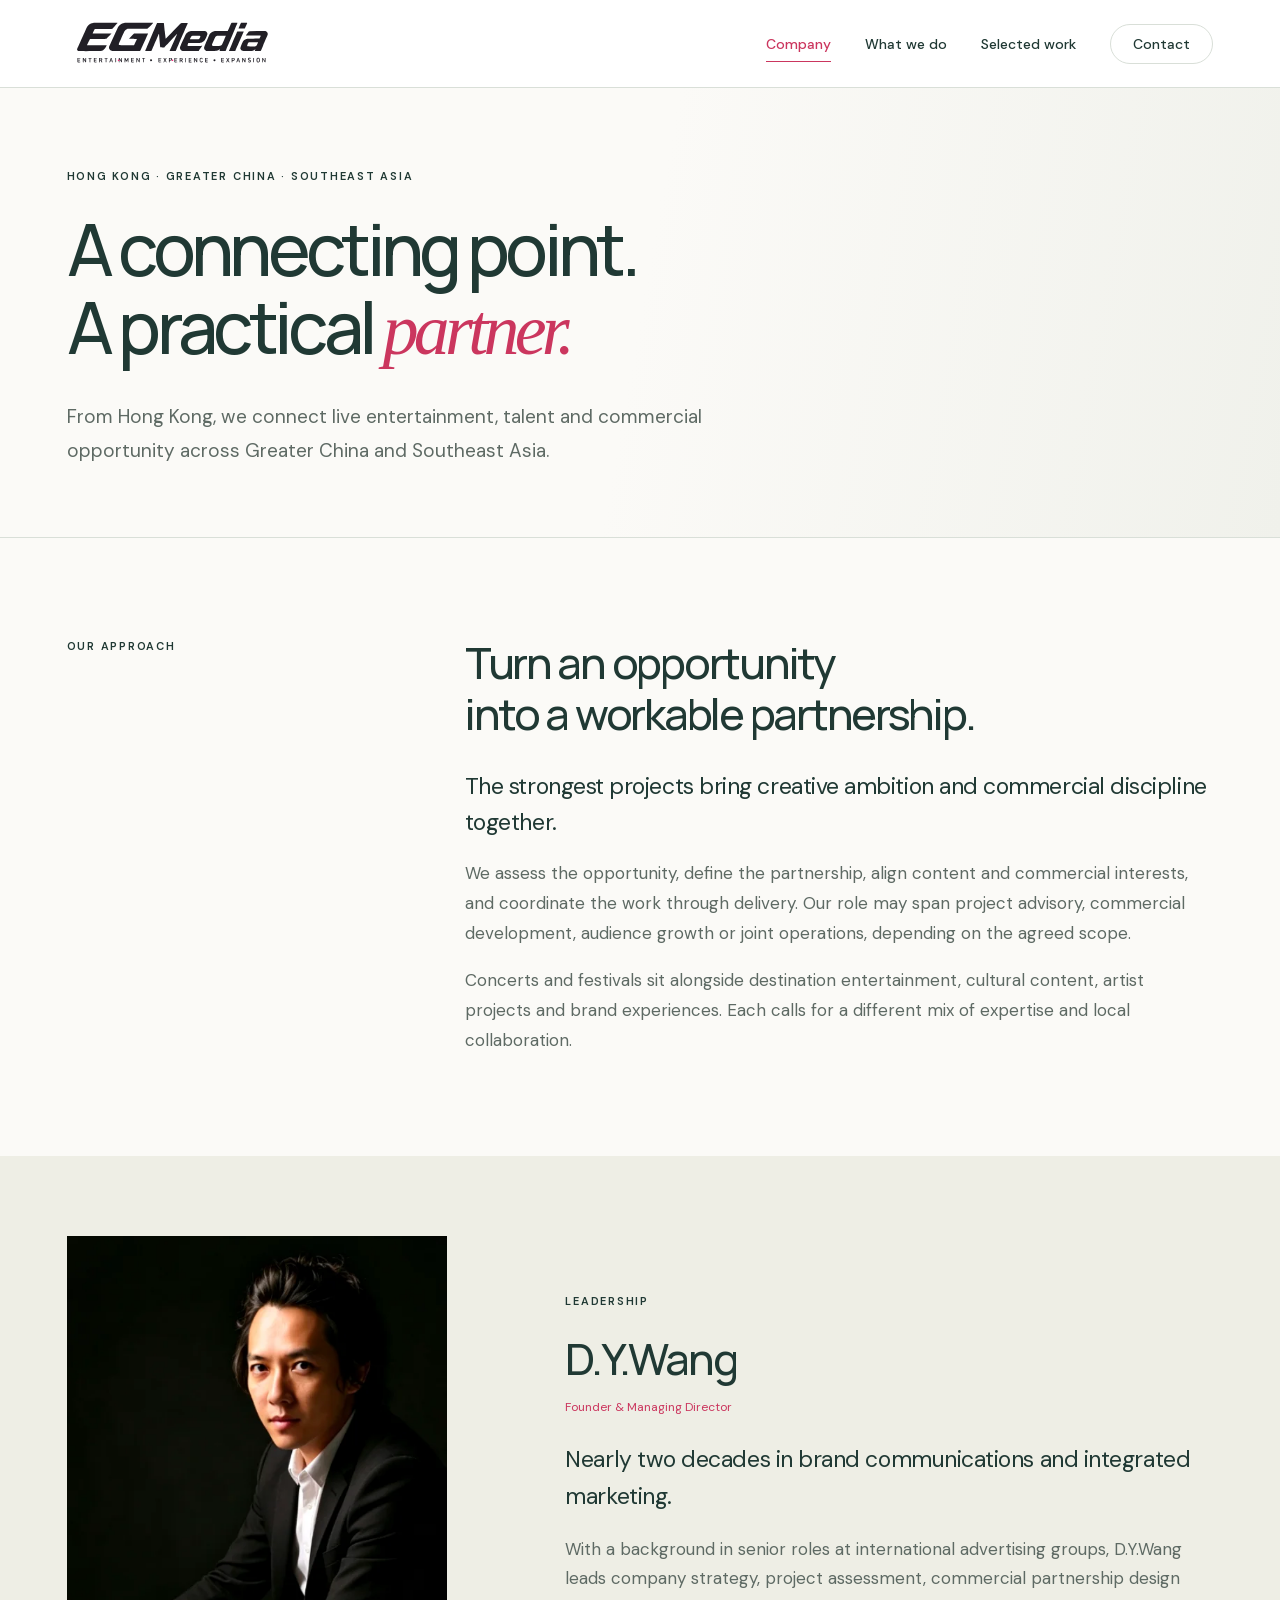
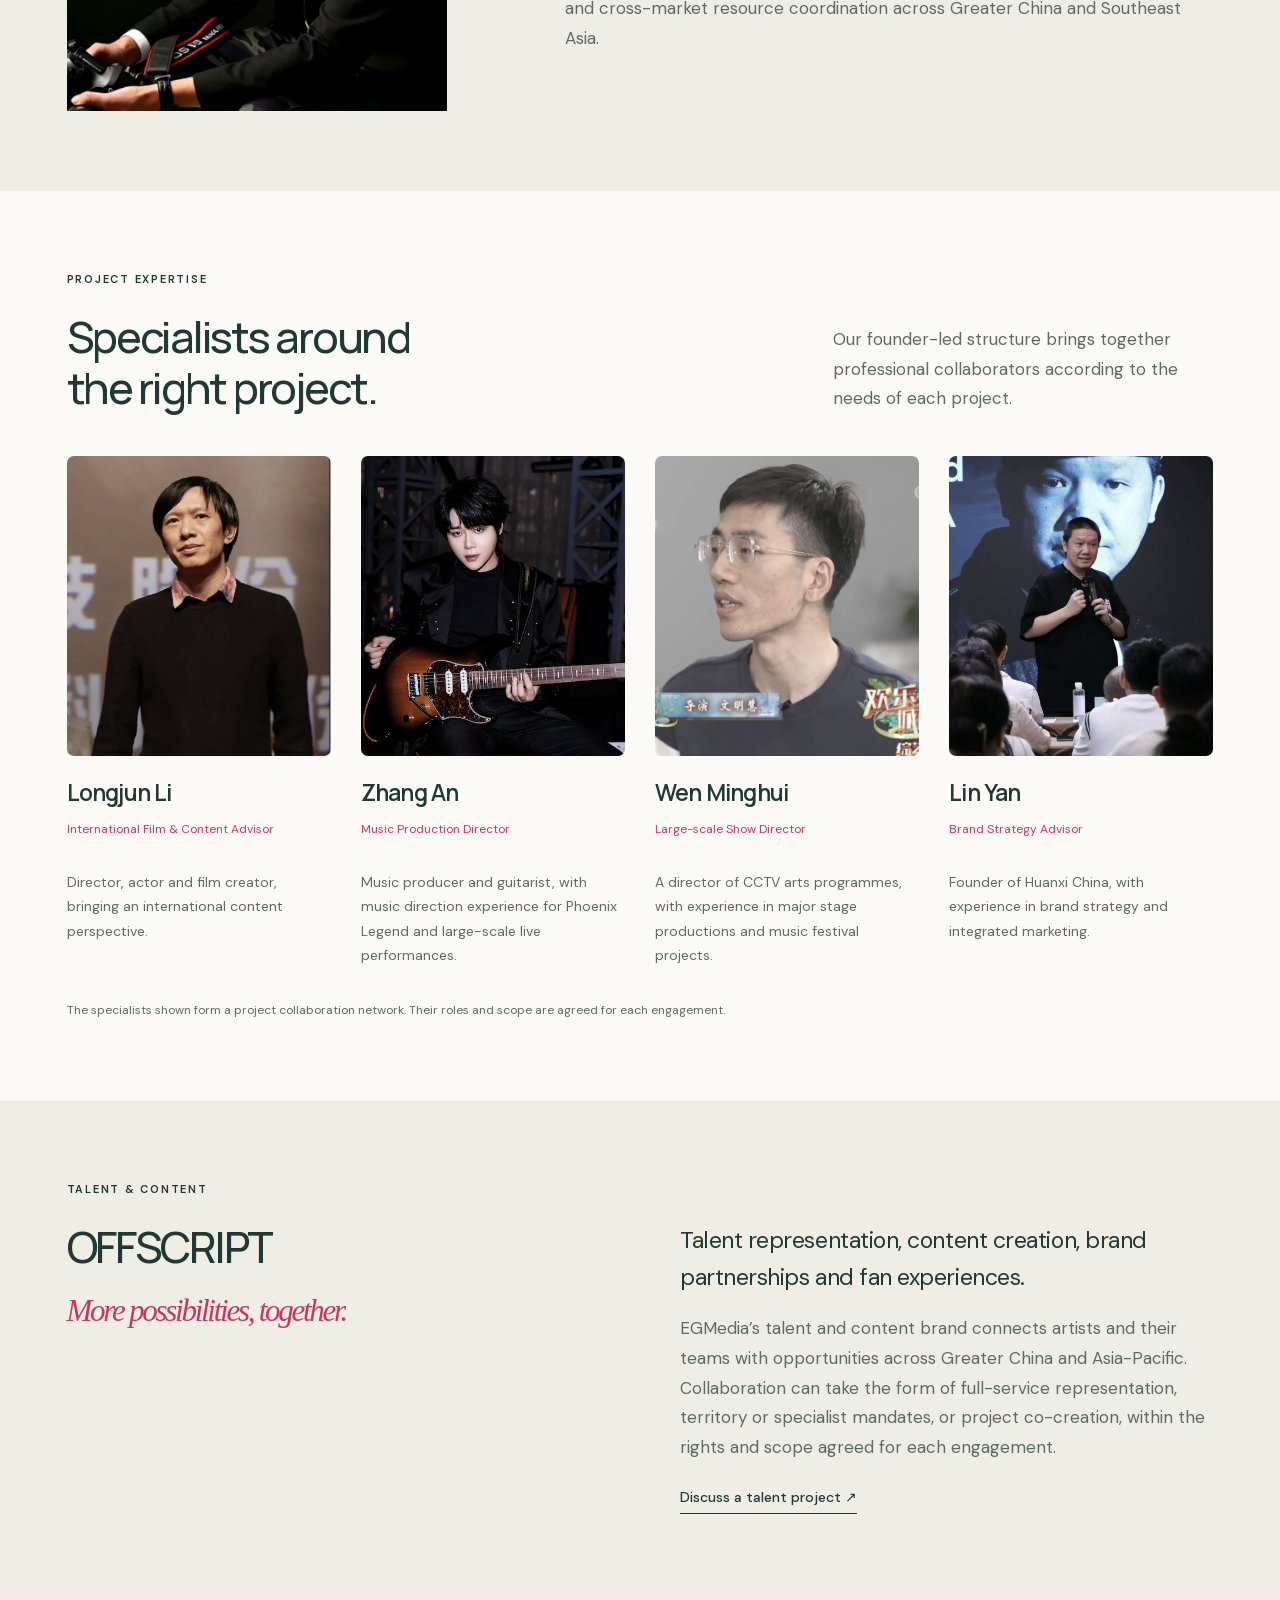
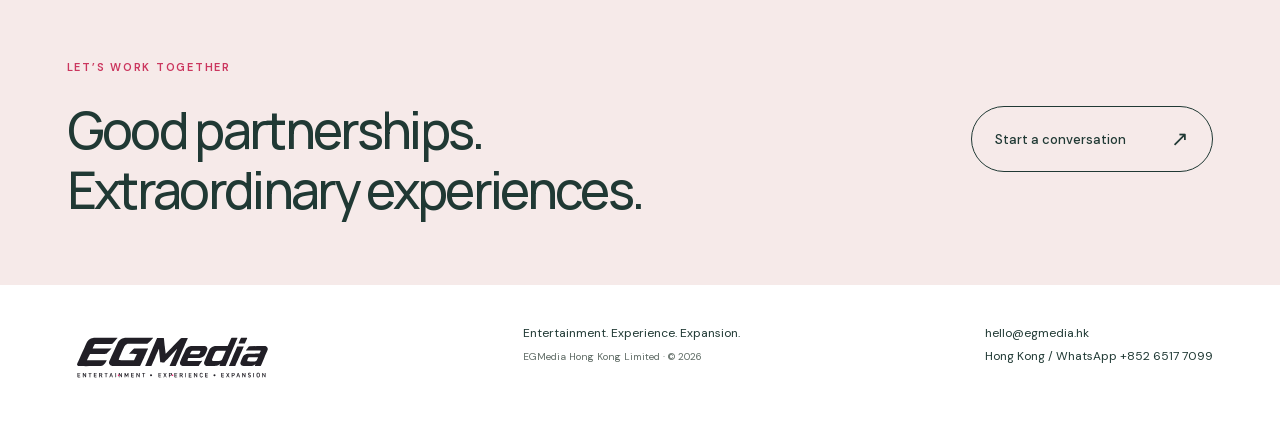
==== commit ef281fcf: "Reference formal VI asset and match its white background" ====
--- a/about.html
+++ b/about.html
@@ -1 +1 @@
-<!doctype html><html lang="en"><head><meta charset="utf-8"><meta name="viewport" content="width=device-width,initial-scale=1"><title>Company & project expertise | EGMedia</title><meta name="description" content="Meet EGMedia, its founder D.Y.Wang and its project collaboration network."><link rel="canonical" href="https://www.egmedia.hk/about.html"><meta name="theme-color" content="#fbfaf7"><meta property="og:title" content="Company & project expertise | EGMedia"><meta property="og:description" content="Meet EGMedia, its founder D.Y.Wang and its project collaboration network."><meta property="og:type" content="website"><meta property="og:url" content="https://www.egmedia.hk/about.html"><meta property="og:image" content="https://www.egmedia.hk/assets/2026/qq-music.webp"><link rel="icon" href="/favicon.svg" type="image/svg+xml"><link rel="stylesheet" href="/site.css"><script src="/site.js" defer></script><script src="/interactions.js" defer></script></head><body><a class="skip-link" href="#main">Skip to content</a><header class="site-header"><a class="wordmark" href="/" aria-label="EGMedia home"><img src="/assets/2026/egmedia-wordmark.svg" alt="EGMedia"></a><button class="menu-toggle" aria-expanded="false" aria-controls="main-nav">Menu <span>+</span></button><nav id="main-nav" aria-label="Main navigation"><a aria-current="page" href="/about.html">Company</a><a  href="/services.html">What we do</a><a  href="/selected-works.html">Selected work</a><a  href="/contact.html">Contact</a></nav></header><main id="main"><section class="page-hero"><span class="eyebrow">Hong Kong · Greater China · Southeast Asia</span><h1>A connecting point.<br>A practical <em>partner.</em></h1><p>From Hong Kong, we connect live entertainment, talent and commercial opportunity across Greater China and Southeast Asia.</p></section><section class="intro-section"><span class="eyebrow">Our approach</span><div><h2>Turn an opportunity<br>into a workable partnership.</h2><p class="large-text">The strongest projects bring creative ambition and commercial discipline together.</p><p>We assess the opportunity, define the partnership, align content and commercial interests, and coordinate the work through delivery. Our role may span project advisory, commercial development, audience growth or joint operations, depending on the agreed scope.</p><p>Concerts and festivals sit alongside destination entertainment, cultural content, artist projects and brand experiences. Each calls for a different mix of expertise and local collaboration.</p></div></section><section class="section founder-section"><div class="founder-photo"><img class="" src="/assets/2026/dy-wang.webp" alt="D.Y.Wang, Founder and Managing Director" loading="lazy" decoding="async"></div><div><span class="eyebrow">Leadership</span><h2>D.Y.Wang</h2><span class="role">Founder & Managing Director</span><p class="large-text">Nearly two decades in brand communications and integrated marketing.</p><p>With a background in senior roles at international advertising groups, D.Y.Wang leads company strategy, project assessment, commercial partnership design and cross-market resource coordination across Greater China and Southeast Asia.</p></div></section><section class="section"><div class="section-heading"><div><span class="eyebrow">Project expertise</span><h2>Specialists around<br>the right project.</h2></div><p>Our founder-led structure brings together professional collaborators according to the needs of each project.</p></div><div class="team-grid"><article class="team-card"><img class="" src="/assets/2026/longjun-li.webp" alt="Longjun Li" loading="lazy" decoding="async"><h3>Longjun Li</h3><span class="role">International Film & Content Advisor</span><p>Director, actor and film creator, bringing an international content perspective.</p></article><article class="team-card"><img class="" src="/assets/2026/zhang-an.webp" alt="Zhang An" loading="lazy" decoding="async"><h3>Zhang An</h3><span class="role">Music Production Director</span><p>Music producer and guitarist, with music direction experience for Phoenix Legend and large-scale live performances.</p></article><article class="team-card"><img class="" src="/assets/2026/wen-minghui.webp" alt="Wen Minghui" loading="lazy" decoding="async"><h3>Wen Minghui</h3><span class="role">Large-scale Show Director</span><p>A director of CCTV arts programmes, with experience in major stage productions and music festival projects.</p></article><article class="team-card"><img class="" src="/assets/2026/lin-yan.webp" alt="Lin Yan" loading="lazy" decoding="async"><h3>Lin Yan</h3><span class="role">Brand Strategy Advisor</span><p>Founder of Huanxi China, with experience in brand strategy and integrated marketing.</p></article></div><p class="small-note">The specialists shown form a project collaboration network. Their roles and scope are agreed for each engagement.</p></section><section class="section pale"><span class="eyebrow">Talent & content</span><div class="split"><h2>OFFSCRIPT<br><em>More possibilities, together.</em></h2><div><p class="large-text">Talent representation, content creation, brand partnerships and fan experiences.</p><p>EGMedia’s talent and content brand connects artists and their teams with opportunities across Greater China and Asia-Pacific. Collaboration can take the form of full-service representation, territory or specialist mandates, or project co-creation, within the rights and scope agreed for each engagement.</p><a class="text-link" href="/contact.html?interest=talent">Discuss a talent project ↗</a></div></div></section></main><section class="closing"><div><span class="eyebrow">Let’s work together</span><h2>Good partnerships.<br>Extraordinary experiences.</h2></div><a class="button" href="/contact.html">Start a conversation <span>↗</span></a></section><footer><a class="wordmark" href="/"><img src="/assets/2026/egmedia-wordmark.svg" alt="EGMedia"></a><div>Entertainment. Experience. Expansion.<br><small>EGMedia Hong Kong Limited · © 2026</small></div><div><a href="mailto:hello@egmedia.hk">hello@egmedia.hk</a><br><a href="https://wa.me/85265177099" target="_blank" rel="noopener noreferrer">Hong Kong / WhatsApp +852 6517 7099</a></div></footer></body></html>+<!doctype html><html lang="en"><head><meta charset="utf-8"><meta name="viewport" content="width=device-width,initial-scale=1"><title>Company & project expertise | EGMedia</title><meta name="description" content="Meet EGMedia, its founder D.Y.Wang and its project collaboration network."><link rel="canonical" href="https://www.egmedia.hk/about.html"><meta name="theme-color" content="#fbfaf7"><meta property="og:title" content="Company & project expertise | EGMedia"><meta property="og:description" content="Meet EGMedia, its founder D.Y.Wang and its project collaboration network."><meta property="og:type" content="website"><meta property="og:url" content="https://www.egmedia.hk/about.html"><meta property="og:image" content="https://www.egmedia.hk/assets/2026/qq-music.webp"><link rel="icon" href="/assets/2026/egmedia-logo-approved-light.svg" type="image/svg+xml"><link rel="stylesheet" href="/site.css"><script src="/site.js" defer></script><script src="/interactions.js" defer></script></head><body><a class="skip-link" href="#main">Skip to content</a><header class="site-header"><a class="wordmark" href="/" aria-label="EGMedia home"><img src="/assets/2026/egmedia-logo-approved-light.svg" alt="EGMedia"></a><button class="menu-toggle" aria-expanded="false" aria-controls="main-nav">Menu <span>+</span></button><nav id="main-nav" aria-label="Main navigation"><a aria-current="page" href="/about.html">Company</a><a  href="/services.html">What we do</a><a  href="/selected-works.html">Selected work</a><a  href="/contact.html">Contact</a></nav></header><main id="main"><section class="page-hero"><span class="eyebrow">Hong Kong · Greater China · Southeast Asia</span><h1>A connecting point.<br>A practical <em>partner.</em></h1><p>From Hong Kong, we connect live entertainment, talent and commercial opportunity across Greater China and Southeast Asia.</p></section><section class="intro-section"><span class="eyebrow">Our approach</span><div><h2>Turn an opportunity<br>into a workable partnership.</h2><p class="large-text">The strongest projects bring creative ambition and commercial discipline together.</p><p>We assess the opportunity, define the partnership, align content and commercial interests, and coordinate the work through delivery. Our role may span project advisory, commercial development, audience growth or joint operations, depending on the agreed scope.</p><p>Concerts and festivals sit alongside destination entertainment, cultural content, artist projects and brand experiences. Each calls for a different mix of expertise and local collaboration.</p></div></section><section class="section founder-section"><div class="founder-photo"><img class="" src="/assets/2026/dy-wang.webp" alt="D.Y.Wang, Founder and Managing Director" loading="lazy" decoding="async"></div><div><span class="eyebrow">Leadership</span><h2>D.Y.Wang</h2><span class="role">Founder & Managing Director</span><p class="large-text">Nearly two decades in brand communications and integrated marketing.</p><p>With a background in senior roles at international advertising groups, D.Y.Wang leads company strategy, project assessment, commercial partnership design and cross-market resource coordination across Greater China and Southeast Asia.</p></div></section><section class="section"><div class="section-heading"><div><span class="eyebrow">Project expertise</span><h2>Specialists around<br>the right project.</h2></div><p>Our founder-led structure brings together professional collaborators according to the needs of each project.</p></div><div class="team-grid"><article class="team-card"><img class="" src="/assets/2026/longjun-li.webp" alt="Longjun Li" loading="lazy" decoding="async"><h3>Longjun Li</h3><span class="role">International Film & Content Advisor</span><p>Director, actor and film creator, bringing an international content perspective.</p></article><article class="team-card"><img class="" src="/assets/2026/zhang-an.webp" alt="Zhang An" loading="lazy" decoding="async"><h3>Zhang An</h3><span class="role">Music Production Director</span><p>Music producer and guitarist, with music direction experience for Phoenix Legend and large-scale live performances.</p></article><article class="team-card"><img class="" src="/assets/2026/wen-minghui.webp" alt="Wen Minghui" loading="lazy" decoding="async"><h3>Wen Minghui</h3><span class="role">Large-scale Show Director</span><p>A director of CCTV arts programmes, with experience in major stage productions and music festival projects.</p></article><article class="team-card"><img class="" src="/assets/2026/lin-yan.webp" alt="Lin Yan" loading="lazy" decoding="async"><h3>Lin Yan</h3><span class="role">Brand Strategy Advisor</span><p>Founder of Huanxi China, with experience in brand strategy and integrated marketing.</p></article></div><p class="small-note">The specialists shown form a project collaboration network. Their roles and scope are agreed for each engagement.</p></section><section class="section pale"><span class="eyebrow">Talent & content</span><div class="split"><h2>OFFSCRIPT<br><em>More possibilities, together.</em></h2><div><p class="large-text">Talent representation, content creation, brand partnerships and fan experiences.</p><p>EGMedia’s talent and content brand connects artists and their teams with opportunities across Greater China and Asia-Pacific. Collaboration can take the form of full-service representation, territory or specialist mandates, or project co-creation, within the rights and scope agreed for each engagement.</p><a class="text-link" href="/contact.html?interest=talent">Discuss a talent project ↗</a></div></div></section></main><section class="closing"><div><span class="eyebrow">Let’s work together</span><h2>Good partnerships.<br>Extraordinary experiences.</h2></div><a class="button" href="/contact.html">Start a conversation <span>↗</span></a></section><footer><a class="wordmark" href="/"><img src="/assets/2026/egmedia-logo-approved-light.svg" alt="EGMedia"></a><div>Entertainment. Experience. Expansion.<br><small>EGMedia Hong Kong Limited · © 2026</small></div><div><a href="mailto:hello@egmedia.hk">hello@egmedia.hk</a><br><a href="https://wa.me/85265177099" target="_blank" rel="noopener noreferrer">Hong Kong / WhatsApp +852 6517 7099</a></div></footer></body></html>
--- a/site.css
+++ b/site.css
@@ -353,3 +353,4 @@
 .film-play{border:1px solid var(--line);background:var(--paper);color:var(--ink);font-size:12px;padding:12px 17px;margin-top:12px;cursor:pointer;border-radius:25px;display:flex;gap:25px;align-items:center}.film-play:hover{background:var(--ink);color:white}
 
 .wordmark img{width:210px;height:auto}@media(max-width:700px){.wordmark img{width:175px}}
+.site-header,footer{background:#fff}
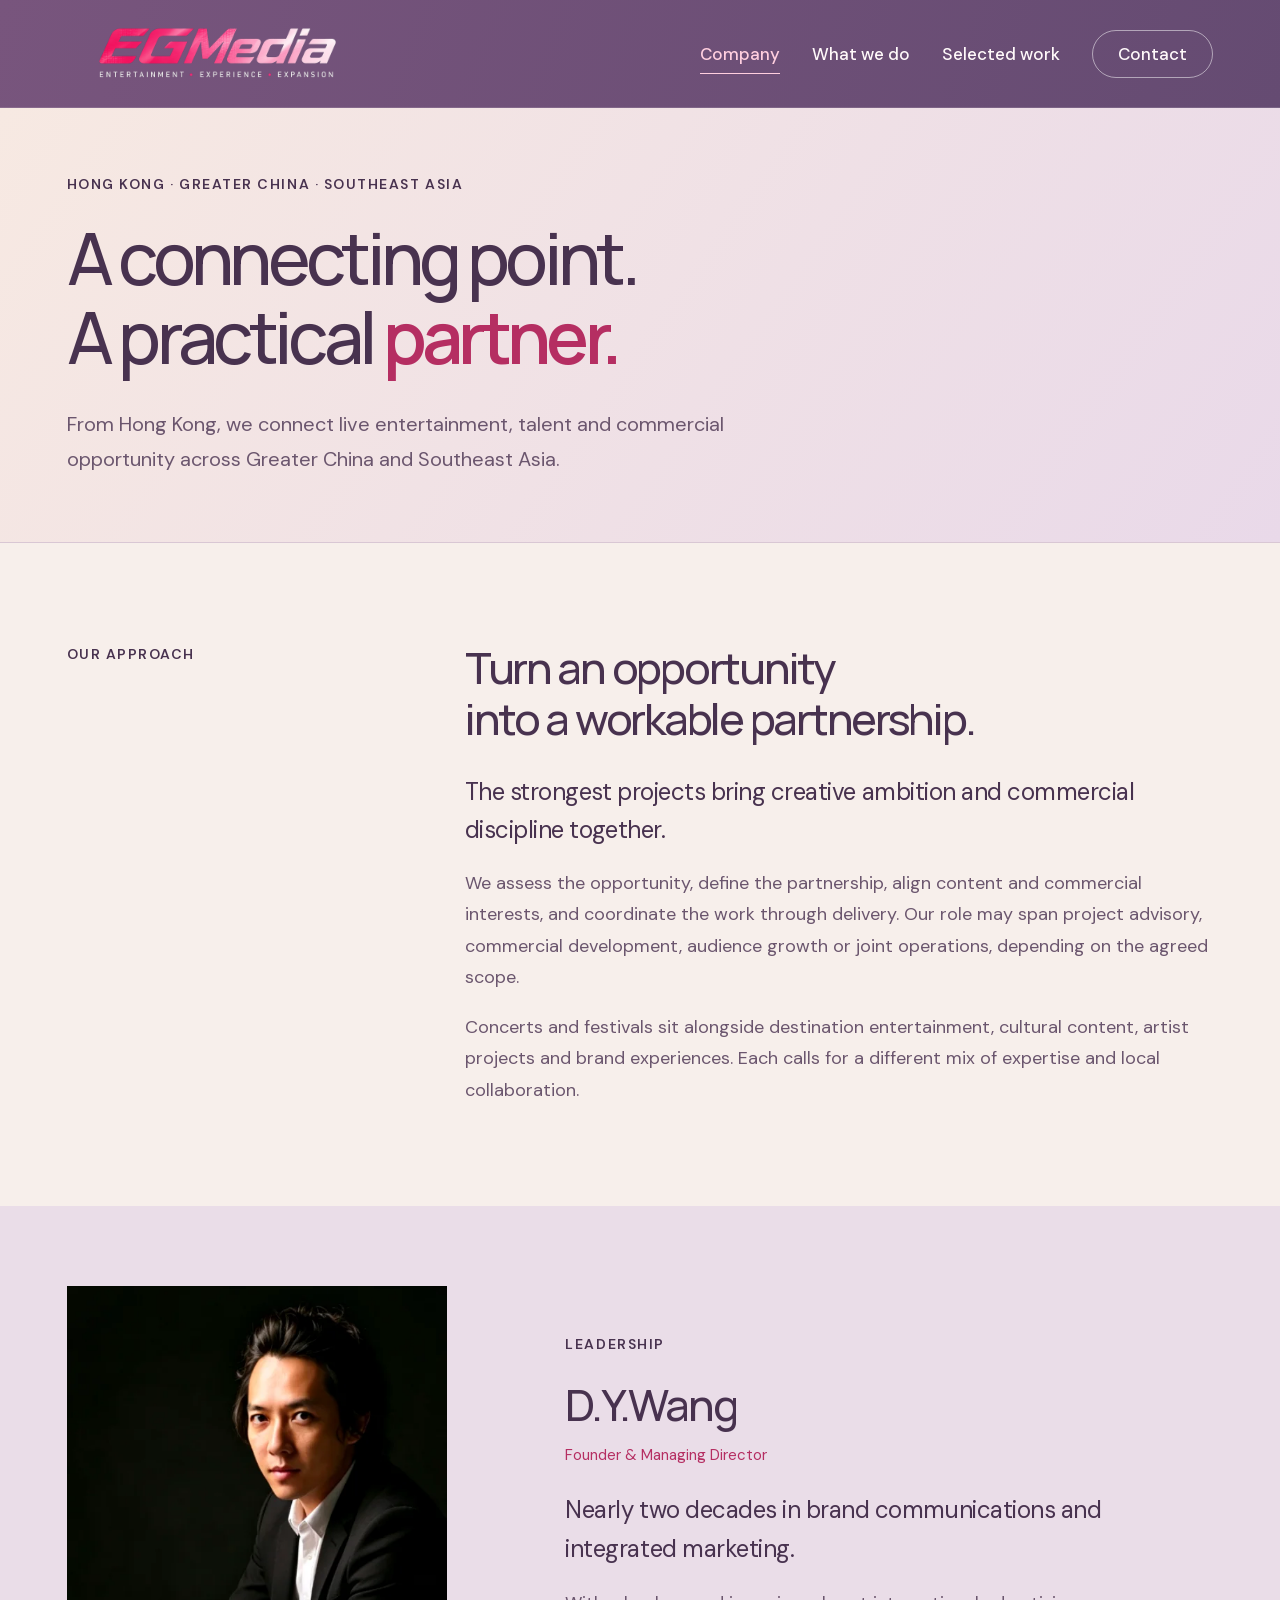
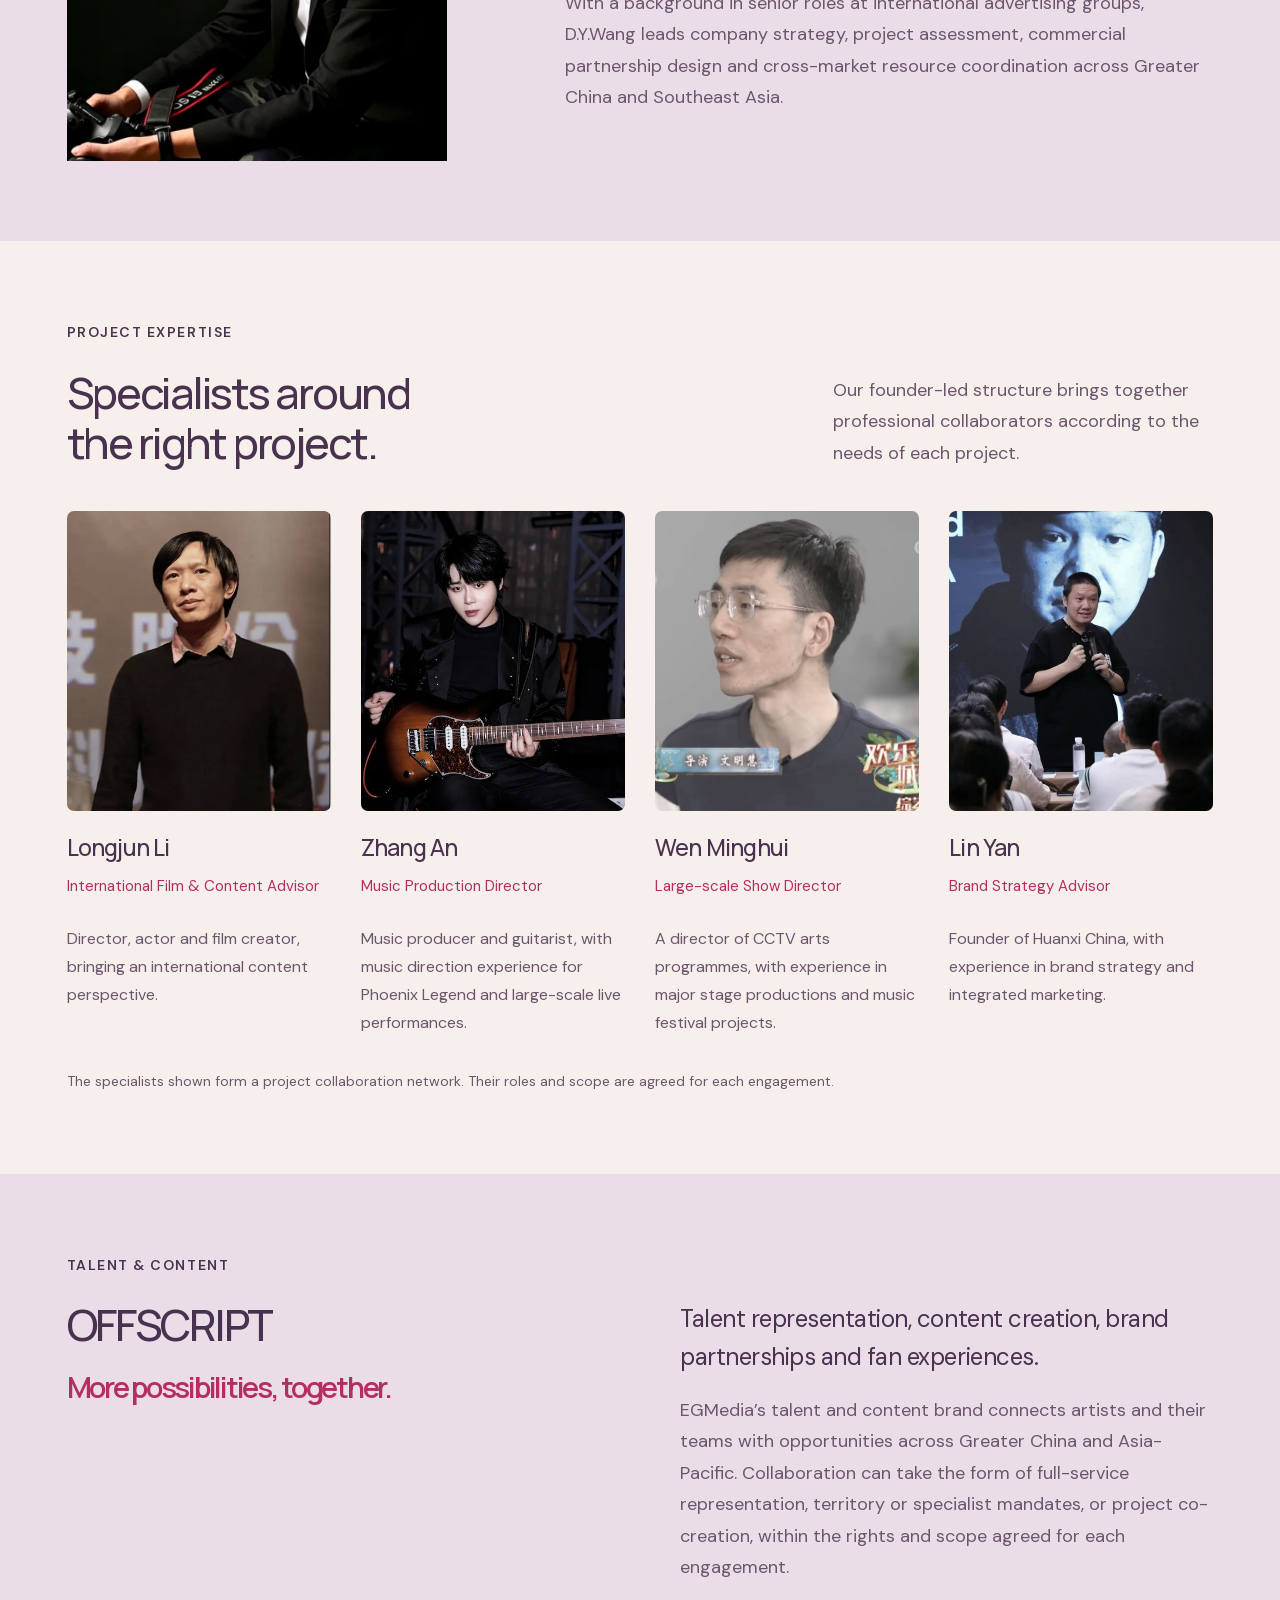
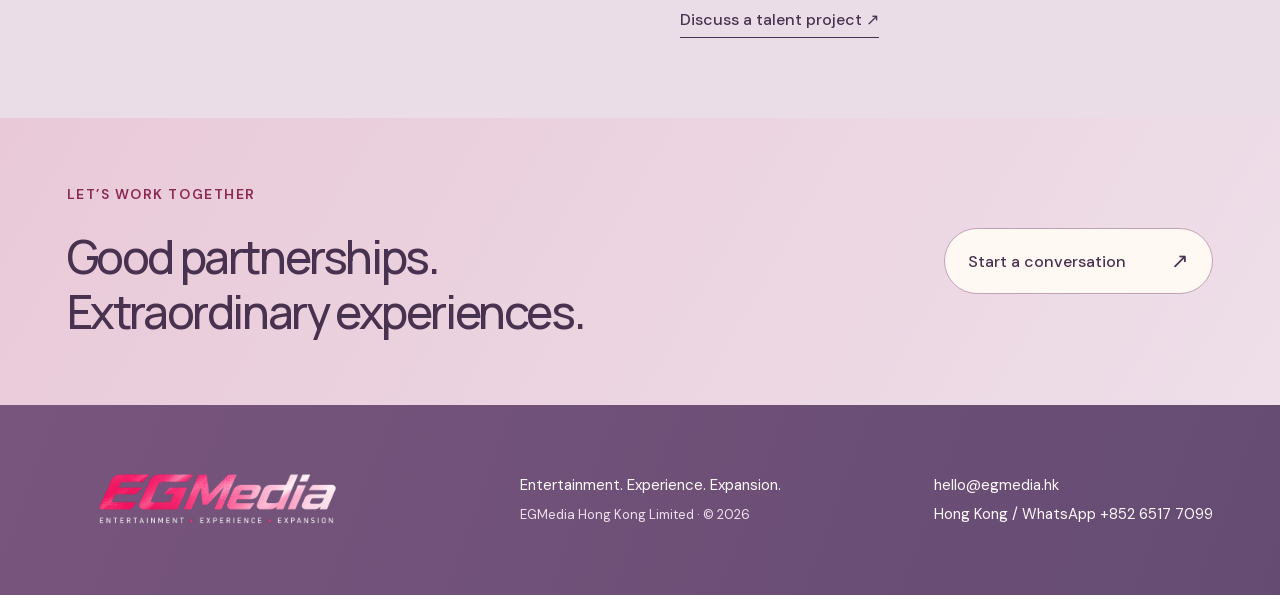
==== commit 14444e2a: "Add warm colour palette, official colour logo and larger typography" ====
--- a/about.html
+++ b/about.html
@@ -1 +1 @@
-<!doctype html><html lang="en"><head><meta charset="utf-8"><meta name="viewport" content="width=device-width,initial-scale=1"><title>Company & project expertise | EGMedia</title><meta name="description" content="Meet EGMedia, its founder D.Y.Wang and its project collaboration network."><link rel="canonical" href="https://www.egmedia.hk/about.html"><meta name="theme-color" content="#fbfaf7"><meta property="og:title" content="Company & project expertise | EGMedia"><meta property="og:description" content="Meet EGMedia, its founder D.Y.Wang and its project collaboration network."><meta property="og:type" content="website"><meta property="og:url" content="https://www.egmedia.hk/about.html"><meta property="og:image" content="https://www.egmedia.hk/assets/2026/qq-music.webp"><link rel="icon" href="/assets/2026/egmedia-logo-approved-light.svg" type="image/svg+xml"><link rel="stylesheet" href="/site.css"><script src="/site.js" defer></script><script src="/interactions.js" defer></script></head><body><a class="skip-link" href="#main">Skip to content</a><header class="site-header"><a class="wordmark" href="/" aria-label="EGMedia home"><img src="/assets/2026/egmedia-logo-approved-light.svg" alt="EGMedia"></a><button class="menu-toggle" aria-expanded="false" aria-controls="main-nav">Menu <span>+</span></button><nav id="main-nav" aria-label="Main navigation"><a aria-current="page" href="/about.html">Company</a><a  href="/services.html">What we do</a><a  href="/selected-works.html">Selected work</a><a  href="/contact.html">Contact</a></nav></header><main id="main"><section class="page-hero"><span class="eyebrow">Hong Kong · Greater China · Southeast Asia</span><h1>A connecting point.<br>A practical <em>partner.</em></h1><p>From Hong Kong, we connect live entertainment, talent and commercial opportunity across Greater China and Southeast Asia.</p></section><section class="intro-section"><span class="eyebrow">Our approach</span><div><h2>Turn an opportunity<br>into a workable partnership.</h2><p class="large-text">The strongest projects bring creative ambition and commercial discipline together.</p><p>We assess the opportunity, define the partnership, align content and commercial interests, and coordinate the work through delivery. Our role may span project advisory, commercial development, audience growth or joint operations, depending on the agreed scope.</p><p>Concerts and festivals sit alongside destination entertainment, cultural content, artist projects and brand experiences. Each calls for a different mix of expertise and local collaboration.</p></div></section><section class="section founder-section"><div class="founder-photo"><img class="" src="/assets/2026/dy-wang.webp" alt="D.Y.Wang, Founder and Managing Director" loading="lazy" decoding="async"></div><div><span class="eyebrow">Leadership</span><h2>D.Y.Wang</h2><span class="role">Founder & Managing Director</span><p class="large-text">Nearly two decades in brand communications and integrated marketing.</p><p>With a background in senior roles at international advertising groups, D.Y.Wang leads company strategy, project assessment, commercial partnership design and cross-market resource coordination across Greater China and Southeast Asia.</p></div></section><section class="section"><div class="section-heading"><div><span class="eyebrow">Project expertise</span><h2>Specialists around<br>the right project.</h2></div><p>Our founder-led structure brings together professional collaborators according to the needs of each project.</p></div><div class="team-grid"><article class="team-card"><img class="" src="/assets/2026/longjun-li.webp" alt="Longjun Li" loading="lazy" decoding="async"><h3>Longjun Li</h3><span class="role">International Film & Content Advisor</span><p>Director, actor and film creator, bringing an international content perspective.</p></article><article class="team-card"><img class="" src="/assets/2026/zhang-an.webp" alt="Zhang An" loading="lazy" decoding="async"><h3>Zhang An</h3><span class="role">Music Production Director</span><p>Music producer and guitarist, with music direction experience for Phoenix Legend and large-scale live performances.</p></article><article class="team-card"><img class="" src="/assets/2026/wen-minghui.webp" alt="Wen Minghui" loading="lazy" decoding="async"><h3>Wen Minghui</h3><span class="role">Large-scale Show Director</span><p>A director of CCTV arts programmes, with experience in major stage productions and music festival projects.</p></article><article class="team-card"><img class="" src="/assets/2026/lin-yan.webp" alt="Lin Yan" loading="lazy" decoding="async"><h3>Lin Yan</h3><span class="role">Brand Strategy Advisor</span><p>Founder of Huanxi China, with experience in brand strategy and integrated marketing.</p></article></div><p class="small-note">The specialists shown form a project collaboration network. Their roles and scope are agreed for each engagement.</p></section><section class="section pale"><span class="eyebrow">Talent & content</span><div class="split"><h2>OFFSCRIPT<br><em>More possibilities, together.</em></h2><div><p class="large-text">Talent representation, content creation, brand partnerships and fan experiences.</p><p>EGMedia’s talent and content brand connects artists and their teams with opportunities across Greater China and Asia-Pacific. Collaboration can take the form of full-service representation, territory or specialist mandates, or project co-creation, within the rights and scope agreed for each engagement.</p><a class="text-link" href="/contact.html?interest=talent">Discuss a talent project ↗</a></div></div></section></main><section class="closing"><div><span class="eyebrow">Let’s work together</span><h2>Good partnerships.<br>Extraordinary experiences.</h2></div><a class="button" href="/contact.html">Start a conversation <span>↗</span></a></section><footer><a class="wordmark" href="/"><img src="/assets/2026/egmedia-logo-approved-light.svg" alt="EGMedia"></a><div>Entertainment. Experience. Expansion.<br><small>EGMedia Hong Kong Limited · © 2026</small></div><div><a href="mailto:hello@egmedia.hk">hello@egmedia.hk</a><br><a href="https://wa.me/85265177099" target="_blank" rel="noopener noreferrer">Hong Kong / WhatsApp +852 6517 7099</a></div></footer></body></html>+<!doctype html><html lang="en"><head><meta charset="utf-8"><meta name="viewport" content="width=device-width,initial-scale=1"><title>Company & project expertise | EGMedia</title><meta name="description" content="Meet EGMedia, its founder D.Y.Wang and its project collaboration network."><link rel="canonical" href="https://www.egmedia.hk/about.html"><meta name="theme-color" content="#fbfaf7"><meta property="og:title" content="Company & project expertise | EGMedia"><meta property="og:description" content="Meet EGMedia, its founder D.Y.Wang and its project collaboration network."><meta property="og:type" content="website"><meta property="og:url" content="https://www.egmedia.hk/about.html"><meta property="og:image" content="https://www.egmedia.hk/assets/2026/qq-music.webp"><link rel="icon" href="/assets/2026/egmedia-logo-approved-color.png" type="image/png"><link rel="stylesheet" href="/site.css"><script src="/site.js" defer></script><script src="/interactions.js" defer></script></head><body><a class="skip-link" href="#main">Skip to content</a><header class="site-header"><a class="wordmark" href="/" aria-label="EGMedia home"><img src="/assets/2026/egmedia-logo-approved-color.png" alt="EGMedia"></a><button class="menu-toggle" aria-expanded="false" aria-controls="main-nav">Menu <span>+</span></button><nav id="main-nav" aria-label="Main navigation"><a aria-current="page" href="/about.html">Company</a><a  href="/services.html">What we do</a><a  href="/selected-works.html">Selected work</a><a  href="/contact.html">Contact</a></nav></header><main id="main"><section class="page-hero"><span class="eyebrow">Hong Kong · Greater China · Southeast Asia</span><h1>A connecting point.<br>A practical <em>partner.</em></h1><p>From Hong Kong, we connect live entertainment, talent and commercial opportunity across Greater China and Southeast Asia.</p></section><section class="intro-section"><span class="eyebrow">Our approach</span><div><h2>Turn an opportunity<br>into a workable partnership.</h2><p class="large-text">The strongest projects bring creative ambition and commercial discipline together.</p><p>We assess the opportunity, define the partnership, align content and commercial interests, and coordinate the work through delivery. Our role may span project advisory, commercial development, audience growth or joint operations, depending on the agreed scope.</p><p>Concerts and festivals sit alongside destination entertainment, cultural content, artist projects and brand experiences. Each calls for a different mix of expertise and local collaboration.</p></div></section><section class="section founder-section"><div class="founder-photo"><img class="" src="/assets/2026/dy-wang.webp" alt="D.Y.Wang, Founder and Managing Director" loading="lazy" decoding="async"></div><div><span class="eyebrow">Leadership</span><h2>D.Y.Wang</h2><span class="role">Founder & Managing Director</span><p class="large-text">Nearly two decades in brand communications and integrated marketing.</p><p>With a background in senior roles at international advertising groups, D.Y.Wang leads company strategy, project assessment, commercial partnership design and cross-market resource coordination across Greater China and Southeast Asia.</p></div></section><section class="section"><div class="section-heading"><div><span class="eyebrow">Project expertise</span><h2>Specialists around<br>the right project.</h2></div><p>Our founder-led structure brings together professional collaborators according to the needs of each project.</p></div><div class="team-grid"><article class="team-card"><img class="" src="/assets/2026/longjun-li.webp" alt="Longjun Li" loading="lazy" decoding="async"><h3>Longjun Li</h3><span class="role">International Film & Content Advisor</span><p>Director, actor and film creator, bringing an international content perspective.</p></article><article class="team-card"><img class="" src="/assets/2026/zhang-an.webp" alt="Zhang An" loading="lazy" decoding="async"><h3>Zhang An</h3><span class="role">Music Production Director</span><p>Music producer and guitarist, with music direction experience for Phoenix Legend and large-scale live performances.</p></article><article class="team-card"><img class="" src="/assets/2026/wen-minghui.webp" alt="Wen Minghui" loading="lazy" decoding="async"><h3>Wen Minghui</h3><span class="role">Large-scale Show Director</span><p>A director of CCTV arts programmes, with experience in major stage productions and music festival projects.</p></article><article class="team-card"><img class="" src="/assets/2026/lin-yan.webp" alt="Lin Yan" loading="lazy" decoding="async"><h3>Lin Yan</h3><span class="role">Brand Strategy Advisor</span><p>Founder of Huanxi China, with experience in brand strategy and integrated marketing.</p></article></div><p class="small-note">The specialists shown form a project collaboration network. Their roles and scope are agreed for each engagement.</p></section><section class="section pale"><span class="eyebrow">Talent & content</span><div class="split"><h2>OFFSCRIPT<br><em>More possibilities, together.</em></h2><div><p class="large-text">Talent representation, content creation, brand partnerships and fan experiences.</p><p>EGMedia’s talent and content brand connects artists and their teams with opportunities across Greater China and Asia-Pacific. Collaboration can take the form of full-service representation, territory or specialist mandates, or project co-creation, within the rights and scope agreed for each engagement.</p><a class="text-link" href="/contact.html?interest=talent">Discuss a talent project ↗</a></div></div></section></main><section class="closing"><div><span class="eyebrow">Let’s work together</span><h2>Good partnerships.<br>Extraordinary experiences.</h2></div><a class="button" href="/contact.html">Start a conversation <span>↗</span></a></section><footer><a class="wordmark" href="/"><img src="/assets/2026/egmedia-logo-approved-color.png" alt="EGMedia"></a><div>Entertainment. Experience. Expansion.<br><small>EGMedia Hong Kong Limited · © 2026</small></div><div><a href="mailto:hello@egmedia.hk">hello@egmedia.hk</a><br><a href="https://wa.me/85265177099" target="_blank" rel="noopener noreferrer">Hong Kong / WhatsApp +852 6517 7099</a></div></footer></body></html>
--- a/site.css
+++ b/site.css
@@ -354,3 +354,11 @@
 
 .wordmark img{width:210px;height:auto}@media(max-width:700px){.wordmark img{width:175px}}
 .site-header,footer{background:#fff}
+/* Warm, legible colour system. Official colour logo remains unchanged. */
+:root{--paper:#f7efeb;--ink:#48324f;--muted:#6b566e;--line:#d9c7d4;--accent:#b52e62;--soft:#ebdeea}
+body{background:var(--paper)}h1,h2,h3{font-weight:500}em{font-family:inherit;font-style:normal;font-weight:600;color:var(--accent)}p{font-size:18px;line-height:1.75}.eyebrow{font-size:13px;letter-spacing:.11em}.site-header{height:108px;background:linear-gradient(110deg,#78557d,#654b72);border-bottom:1px solid #ffffff20;color:#fff9fa}.wordmark img{width:300px;height:auto}.site-header nav{font-size:17px;gap:32px}.site-header nav a:last-child{border-color:#ffffff80;padding:12px 25px}.site-header nav a:hover,.site-header nav a[aria-current]{color:#ffcfdf}.site-header nav a[aria-current]:after{background:#ffcfdf}.site-header nav a:last-child:hover{background:#f7e7ee;color:var(--ink)}.studio-hero{position:relative;padding-top:40px;padding-bottom:52px;background:radial-gradient(ellipse at 76% 72%,#e5cce290 0%,transparent 60%),linear-gradient(120deg,#f8efe8,#eedfe9);gap:4vw}.studio-hero-copy{padding-top:29px}.status-label{font-size:14px;letter-spacing:.025em;margin-bottom:28px}.studio-hero h1{font-size:clamp(53px,5.2vw,80px);line-height:1.1;letter-spacing:-.05em}.studio-hero h1 em{font-size:1em;font-weight:500}.studio-hero-copy>p{font-size:19px;max-width:450px;margin:26px 0 30px}.hero-actions .button{font-size:16px;padding:17px 25px}.quiet-link{font-size:16px;gap:14px}.hero-signature{font-size:13px;gap:19px;letter-spacing:0;padding-top:22px}.hero-stage{box-shadow:0 25px 55px #613a581c;min-height:590px;border-radius:12px 12px 95px 12px}.photo-index{font-size:12px;letter-spacing:.07em}.photo-category{font-size:12px;letter-spacing:.07em;line-height:1.6}.photo-title{font-size:31px;line-height:1.4}.slide-controls button{width:40px;height:40px;font-size:13px}.slide-hint{font-size:12px;line-height:1.5;max-width:130px}.hero-side-label{display:none}.photo-caption{right:45px;left:28px}.capability-ribbon{background:#e8d8e6;color:#533c5c;font-size:13px;letter-spacing:.04em;padding-top:26px;padding-bottom:26px}.capability-ribbon i{color:var(--accent)}.company-editorial{background:#f6e9e5}.editorial-copy h2{font-size:clamp(42px,4.25vw,65px);line-height:1.2}.editorial-bottom p{font-size:19px}.capability-section{background:linear-gradient(140deg,#e8dce9,#f1e7ec)}.capability-tabs button{padding-top:27px;padding-bottom:27px}.capability-tabs button>span{font-size:14px}.capability-tabs strong{font-size:26px}.cap-panel-copy{background:#fff8f3;padding:30px 32px}.cap-panel-copy .eyebrow{font-size:12px;line-height:1.6}.cap-panel-copy h3{font-size:28px}.cap-panel-copy p{font-size:17px}.cap-panel-copy .text-link{font-size:15px}.cap-panel figcaption{font-size:13px;line-height:1.5;background:#fff8f3f2}.section-heading>p{font-size:18px}.text-link{font-size:16px}.button{font-size:16px}.portfolio-note{font-size:15px;line-height:1.8}.work-section{background:#f8efe8}.card-meta{font-size:13px;line-height:1.7;letter-spacing:.03em}.work-card p{font-size:17px}.featured-work-grid>.work-card:first-child h3{font-size:35px}.round-arrow{width:48px;height:48px}.regional-section{background:linear-gradient(120deg,#e6d8e8,#f2e6eb)}.region-selector button{font-size:24px;padding:24px}.region-selector button.active{background:#75547e}.region-label{font-size:13px;letter-spacing:.06em}.region-panel p{font-size:18px}.region-route{font-size:12px;gap:14px;letter-spacing:.02em;flex-wrap:wrap}.closing{background:linear-gradient(120deg,#e9c9d8,#eedfe9);padding-top:65px;padding-bottom:65px}.closing h2{font-size:clamp(35px,3.6vw,55px);line-height:1.2}.closing .eyebrow{color:#8b2854}.closing .button{background:#fff8f3;border-color:#c3a2b8}footer{background:linear-gradient(110deg,#78557d,#654b72);color:#fff9fa;font-size:15px;padding-top:35px;padding-bottom:35px;align-items:center}footer small{font-size:13px;color:#f0e0ed}footer a:hover{color:#ffd5e1}.page-hero{background:linear-gradient(125deg,#f7e9e2,#e9d9e9);padding-top:65px;padding-bottom:65px}.page-hero>p{font-size:20px}.large-text{font-size:24px}.role{font-size:15px}.team-card p{font-size:16px}.small-note{font-size:14px}.founder-section,.pale{background:#eaddE8}.split h2 em{font-size:29px}.deliverables li{font-size:17px}.service-detail:nth-of-type(odd){background:#f0e2e9}.process-grid span{font-size:15px}.process-grid p{font-size:17px}.case-heading p{font-size:23px}.case-hero figcaption{font-size:13px;line-height:1.7}.case-story aside{background:#e9dce8}.case-story aside p{font-size:18px}.case-credit p{font-size:15px!important}.edition-grid p{font-size:16px}.film-play{font-size:15px}.contact-primary>a{font-size:clamp(28px,3.3vw,48px)}.contact-phone{font-size:25px}.contact-topics>span{font-size:22px}
+@media(max-width:1050px){.site-header nav{gap:20px;font-size:16px}.wordmark img{width:255px}.studio-hero{gap:30px}.studio-hero h1{font-size:58px}.status-label{font-size:13px}.studio-hero-copy>p{font-size:18px}.hero-signature{font-size:12px;gap:12px}.hero-actions{gap:20px}.hero-actions .button{font-size:14px;gap:19px;padding:16px 20px}.quiet-link{font-size:15px}.capability-ribbon{font-size:11px;gap:16px}.capability-tabs strong{font-size:23px}.photo-title{font-size:28px}}
+@media(max-width:700px){p{font-size:17px}.site-header{height:88px}.wordmark img{width:220px}.menu-toggle{font-size:16px;color:#fff9fa;gap:16px}.menu-toggle span{font-size:27px}.site-header nav{top:87px;background:#715278;padding-top:18px;padding-bottom:25px}.site-header nav a{font-size:22px}.site-header nav a:last-child{padding:12px 0}.studio-hero{padding-top:27px;padding-bottom:34px}.studio-hero-copy{padding-top:4px;padding-bottom:26px}.status-label{font-size:12px;line-height:1.6;margin-bottom:23px;letter-spacing:0}.studio-hero h1{font-size:clamp(43px,12.3vw,60px);line-height:1.11;letter-spacing:-.045em}.studio-hero-copy>p{font-size:17px;line-height:1.7;margin:24px 0}.hero-actions{gap:21px;margin-bottom:26px}.hero-actions .button{font-size:14px;gap:18px;padding:15px 18px}.quiet-link{font-size:14px}.hero-signature{font-size:12px;gap:13px;padding-top:20px;flex-wrap:wrap}.hero-stage{min-height:450px;border-radius:10px 10px 66px 10px}.photo-index{font-size:11px;letter-spacing:.025em;left:19px;right:19px;top:20px}.photo-caption{left:20px;right:35px;bottom:27px}.photo-category{font-size:11px;line-height:1.6;letter-spacing:.04em}.photo-title{font-size:26px;line-height:1.35}.slide-controls{gap:8px;margin-top:23px}.slide-controls button{width:36px;height:36px;font-size:12px}.slide-hint{font-size:11px;max-width:100px;margin-left:4px}.eyebrow{font-size:12px;line-height:1.7;letter-spacing:.075em}.capability-ribbon{font-size:11px;letter-spacing:0;gap:16px 11px;padding-top:24px;padding-bottom:24px;white-space:normal;line-height:1.5}.company-editorial{padding-top:52px;padding-bottom:52px}.editorial-copy h2{font-size:39px;line-height:1.22}.editorial-bottom p{font-size:17px}.editorial-bottom{align-items:flex-start;gap:17px}.circle-link{width:44px;height:44px}.capability-section .section-heading h2{font-size:35px}.capability-section .section-heading p{font-size:17px}.capability-tabs button{padding:22px 0;gap:15px}.capability-tabs button>span{font-size:13px}.capability-tabs strong{font-size:22px;line-height:1.4}.cap-panel-copy{padding:26px 23px}.cap-panel-copy .eyebrow{font-size:12px}.cap-panel-copy p{font-size:16px}.cap-panel-copy .text-link{font-size:15px}.cap-panel figcaption{font-size:12px;max-width:calc(100% - 30px)}.section-heading>p{font-size:17px}.portfolio-note,.work-section .portfolio-note{font-size:14px}.work-section .section-heading>.button{font-size:14px;padding:15px 20px}.card-meta{font-size:12px;line-height:1.6}.work-card p{font-size:16px}.featured-work-grid>.work-card:first-child h3{font-size:26px}.region-selector{gap:6px;flex-wrap:wrap}.region-selector button{font-size:13px;padding:13px 12px}.region-label{font-size:12px}.region-panel p{font-size:17px}.region-route{font-size:10px;line-height:1.7;gap:8px}.regional-section .section-heading>p{font-size:17px}.closing h2{font-size:34px}.closing .button{font-size:14px;padding:15px 20px}.closing{padding-top:47px;padding-bottom:47px}footer{font-size:15px}footer .wordmark img{width:250px}footer small{font-size:13px}.page-hero h1{font-size:42px;line-height:1.18}.page-hero>p{font-size:18px}.large-text{font-size:21px}.role{font-size:15px}.team-card .role{font-size:13px;line-height:1.6;min-height:43px}.team-card p{font-size:15px}.team-card h3{font-size:21px}.team-grid{gap:30px 18px}.small-note{font-size:14px}.service-detail .large-text{font-size:21px}.deliverables li{font-size:16px}.process-grid p{font-size:16px}.case-heading h1{font-size:40px;line-height:1.18}.case-hero figcaption{font-size:12px}.case-story aside p{font-size:17px}.case-credit p{font-size:14px!important}.edition-grid p{font-size:15px}.film-play{font-size:14px}.contact-hero h1{font-size:49px}.contact-primary>a{font-size:clamp(25px,7.2vw,35px)}.contact-phone{font-size:24px}.contact-topics>span{font-size:20px}}
+.photo-index,.photo-category,.slide-hint,.slide-controls button,.capability-ribbon,.eyebrow,.card-meta,.region-label{font-size:14px}.hero-signature{font-size:14px}.photo-category{max-width:90%}.photo-index{letter-spacing:.04em}.capability-ribbon{letter-spacing:0}.region-route{font-size:13px}.cap-panel-copy .eyebrow{font-size:13px}.cap-panel figcaption{font-size:14px}
+@media(max-width:900px){.site-header{height:88px}.wordmark img{width:220px}.menu-toggle{display:flex;align-items:center;gap:16px;padding:12px 0;background:none;border:0;color:#fff9fa;font-size:16px}.menu-toggle span{font-size:27px}.site-header nav{display:none;position:absolute;left:0;right:0;top:87px;background:#715278;padding:20px var(--pad) 28px;border-bottom:1px solid #ffffff30}.site-header nav.is-open{display:flex;flex-direction:column;align-items:stretch;gap:6px}.site-header nav a{font-size:22px;padding:12px 0}.site-header nav a:last-child{padding:12px 0;border:0;border-radius:0}.site-header nav a[aria-current]:after{display:none}}
+@media(max-width:700px){.status-label{font-size:13px}.photo-index,.photo-category,.slide-hint,.slide-controls button,.capability-ribbon,.eyebrow,.card-meta,.region-label{font-size:13px}.hero-signature{font-size:13px}.slide-hint{max-width:95px}.cap-panel figcaption{font-size:13px}.region-route{font-size:12px}.region-route>i{min-width:8px}.photo-caption{right:35px}.photo-category{letter-spacing:.015em}.slide-controls button{width:38px;height:38px}.hero-actions .button{gap:15px}.hero-signature{gap:13px}}
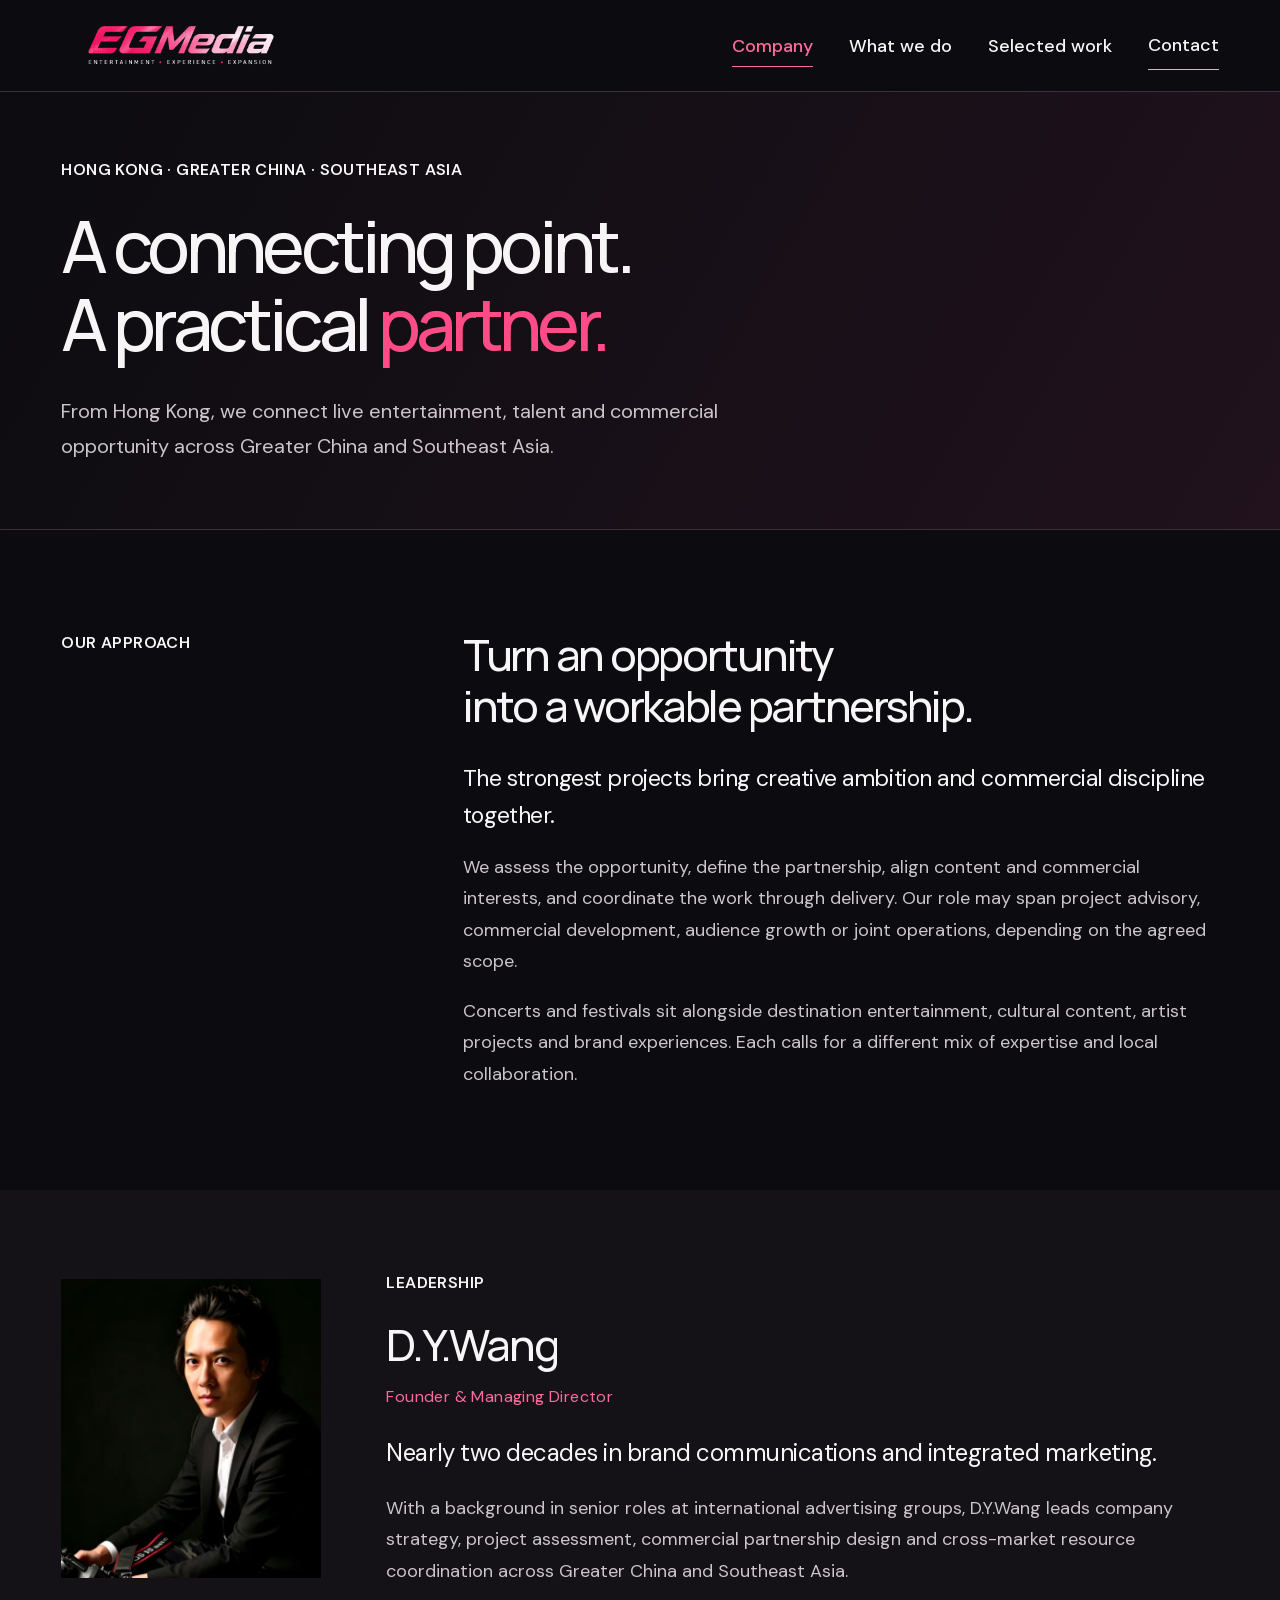
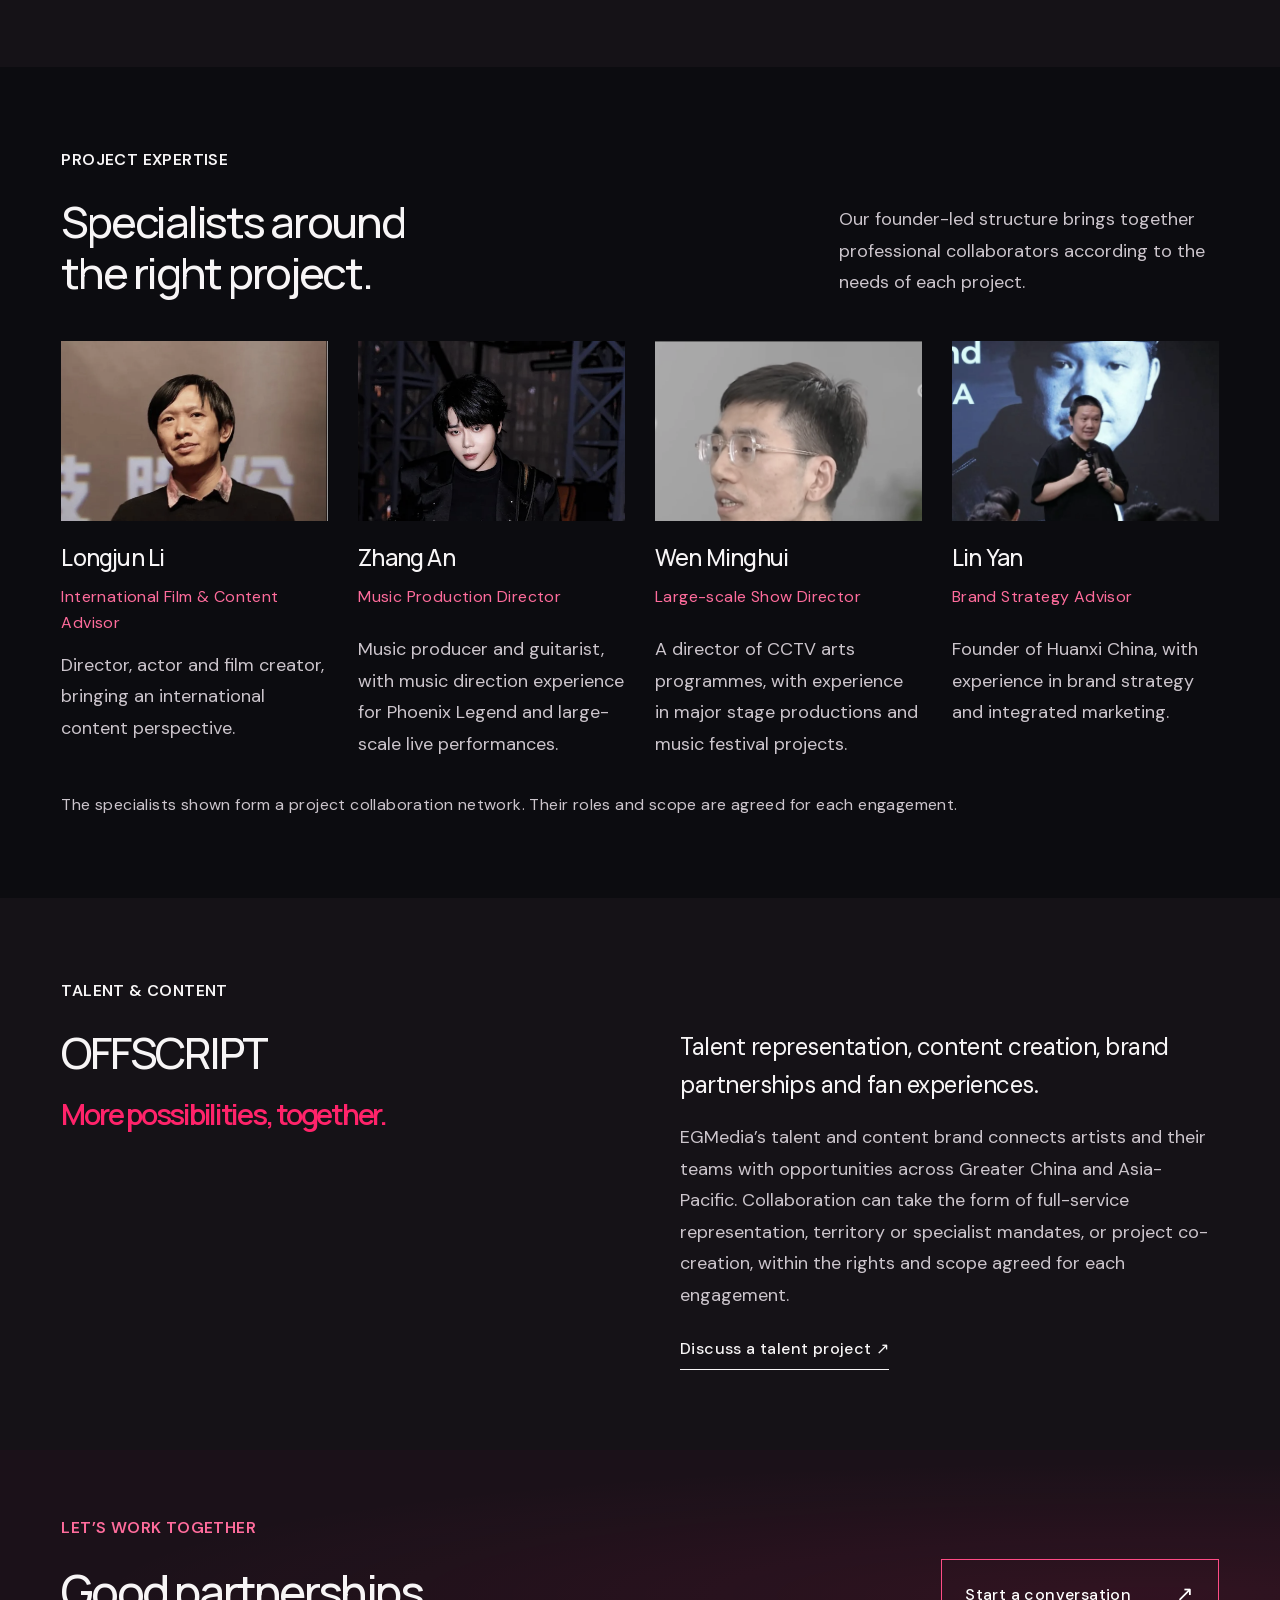
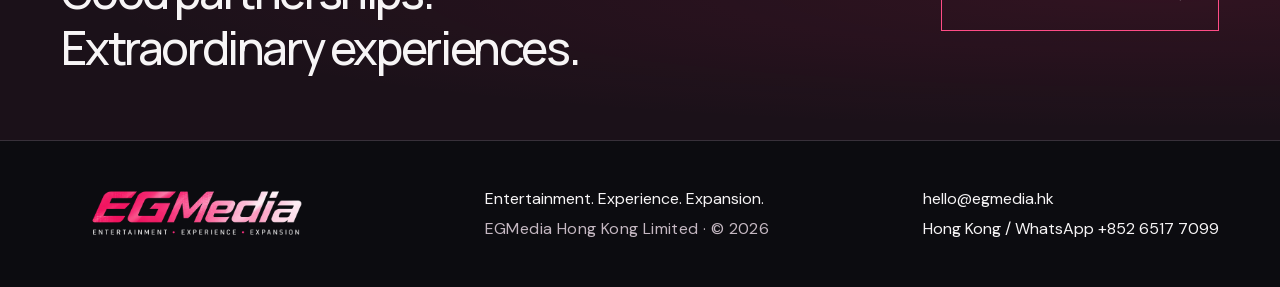
==== commit 722f1f35: "Improve text readability and add sourced destination and lifestyle experience" ====
--- a/about.html
+++ b/about.html
@@ -1 +1 @@
-<!doctype html><html lang="en"><head><meta charset="utf-8"><meta name="viewport" content="width=device-width,initial-scale=1"><title>Company & project expertise | EGMedia</title><meta name="description" content="Meet EGMedia, its founder D.Y.Wang and its project collaboration network."><link rel="canonical" href="https://www.egmedia.hk/about.html"><meta name="theme-color" content="#fbfaf7"><meta property="og:title" content="Company & project expertise | EGMedia"><meta property="og:description" content="Meet EGMedia, its founder D.Y.Wang and its project collaboration network."><meta property="og:type" content="website"><meta property="og:url" content="https://www.egmedia.hk/about.html"><meta property="og:image" content="https://www.egmedia.hk/assets/2026/qq-music.webp"><link rel="icon" href="/assets/2026/egmedia-logo-approved-color.png" type="image/png"><link rel="stylesheet" href="/site.css"><script src="/site.js" defer></script><script src="/interactions.js" defer></script></head><body><a class="skip-link" href="#main">Skip to content</a><header class="site-header"><a class="wordmark" href="/" aria-label="EGMedia home"><img src="/assets/2026/egmedia-logo-approved-color.png" alt="EGMedia"></a><button class="menu-toggle" aria-expanded="false" aria-controls="main-nav">Menu <span>+</span></button><nav id="main-nav" aria-label="Main navigation"><a aria-current="page" href="/about.html">Company</a><a  href="/services.html">What we do</a><a  href="/selected-works.html">Selected work</a><a  href="/contact.html">Contact</a></nav></header><main id="main"><section class="page-hero"><span class="eyebrow">Hong Kong · Greater China · Southeast Asia</span><h1>A connecting point.<br>A practical <em>partner.</em></h1><p>From Hong Kong, we connect live entertainment, talent and commercial opportunity across Greater China and Southeast Asia.</p></section><section class="intro-section"><span class="eyebrow">Our approach</span><div><h2>Turn an opportunity<br>into a workable partnership.</h2><p class="large-text">The strongest projects bring creative ambition and commercial discipline together.</p><p>We assess the opportunity, define the partnership, align content and commercial interests, and coordinate the work through delivery. Our role may span project advisory, commercial development, audience growth or joint operations, depending on the agreed scope.</p><p>Concerts and festivals sit alongside destination entertainment, cultural content, artist projects and brand experiences. Each calls for a different mix of expertise and local collaboration.</p></div></section><section class="section founder-section"><div class="founder-photo"><img class="" src="/assets/2026/dy-wang.webp" alt="D.Y.Wang, Founder and Managing Director" loading="lazy" decoding="async"></div><div><span class="eyebrow">Leadership</span><h2>D.Y.Wang</h2><span class="role">Founder & Managing Director</span><p class="large-text">Nearly two decades in brand communications and integrated marketing.</p><p>With a background in senior roles at international advertising groups, D.Y.Wang leads company strategy, project assessment, commercial partnership design and cross-market resource coordination across Greater China and Southeast Asia.</p></div></section><section class="section"><div class="section-heading"><div><span class="eyebrow">Project expertise</span><h2>Specialists around<br>the right project.</h2></div><p>Our founder-led structure brings together professional collaborators according to the needs of each project.</p></div><div class="team-grid"><article class="team-card"><img class="" src="/assets/2026/longjun-li.webp" alt="Longjun Li" loading="lazy" decoding="async"><h3>Longjun Li</h3><span class="role">International Film & Content Advisor</span><p>Director, actor and film creator, bringing an international content perspective.</p></article><article class="team-card"><img class="" src="/assets/2026/zhang-an.webp" alt="Zhang An" loading="lazy" decoding="async"><h3>Zhang An</h3><span class="role">Music Production Director</span><p>Music producer and guitarist, with music direction experience for Phoenix Legend and large-scale live performances.</p></article><article class="team-card"><img class="" src="/assets/2026/wen-minghui.webp" alt="Wen Minghui" loading="lazy" decoding="async"><h3>Wen Minghui</h3><span class="role">Large-scale Show Director</span><p>A director of CCTV arts programmes, with experience in major stage productions and music festival projects.</p></article><article class="team-card"><img class="" src="/assets/2026/lin-yan.webp" alt="Lin Yan" loading="lazy" decoding="async"><h3>Lin Yan</h3><span class="role">Brand Strategy Advisor</span><p>Founder of Huanxi China, with experience in brand strategy and integrated marketing.</p></article></div><p class="small-note">The specialists shown form a project collaboration network. Their roles and scope are agreed for each engagement.</p></section><section class="section pale"><span class="eyebrow">Talent & content</span><div class="split"><h2>OFFSCRIPT<br><em>More possibilities, together.</em></h2><div><p class="large-text">Talent representation, content creation, brand partnerships and fan experiences.</p><p>EGMedia’s talent and content brand connects artists and their teams with opportunities across Greater China and Asia-Pacific. Collaboration can take the form of full-service representation, territory or specialist mandates, or project co-creation, within the rights and scope agreed for each engagement.</p><a class="text-link" href="/contact.html?interest=talent">Discuss a talent project ↗</a></div></div></section></main><section class="closing"><div><span class="eyebrow">Let’s work together</span><h2>Good partnerships.<br>Extraordinary experiences.</h2></div><a class="button" href="/contact.html">Start a conversation <span>↗</span></a></section><footer><a class="wordmark" href="/"><img src="/assets/2026/egmedia-logo-approved-color.png" alt="EGMedia"></a><div>Entertainment. Experience. Expansion.<br><small>EGMedia Hong Kong Limited · © 2026</small></div><div><a href="mailto:hello@egmedia.hk">hello@egmedia.hk</a><br><a href="https://wa.me/85265177099" target="_blank" rel="noopener noreferrer">Hong Kong / WhatsApp +852 6517 7099</a></div></footer></body></html>+<!doctype html><html lang="en"><head><meta charset="utf-8"><meta name="viewport" content="width=device-width,initial-scale=1"><title>Company & project expertise | EGMedia</title><meta name="description" content="Meet EGMedia, its founder D.Y.Wang and its project collaboration network."><link rel="canonical" href="https://www.egmedia.hk/about.html"><meta name="theme-color" content="#0c0c10"><meta property="og:title" content="Company & project expertise | EGMedia"><meta property="og:description" content="Meet EGMedia, its founder D.Y.Wang and its project collaboration network."><meta property="og:type" content="website"><meta property="og:url" content="https://www.egmedia.hk/about.html"><meta property="og:image" content="https://www.egmedia.hk/assets/2026/qq-music.webp"><link rel="icon" href="/assets/2026/egmedia-logo-approved-color.png" type="image/png"><link rel="stylesheet" href="/site.css"><script src="/site.js" defer></script><script src="/interactions.js" defer></script></head><body><a class="skip-link" href="#main">Skip to content</a><header class="site-header"><a class="wordmark" href="/" aria-label="EGMedia home"><img src="/assets/2026/egmedia-logo-approved-color.png" alt="EGMedia"></a><button class="menu-toggle" aria-expanded="false" aria-controls="main-nav">Menu <span>+</span></button><nav id="main-nav" aria-label="Main navigation"><a aria-current="page" href="/about.html">Company</a><a  href="/services.html">What we do</a><a  href="/selected-works.html">Selected work</a><a  href="/contact.html">Contact</a></nav></header><main id="main"><section class="page-hero"><span class="eyebrow">Hong Kong · Greater China · Southeast Asia</span><h1>A connecting point.<br>A practical <em>partner.</em></h1><p>From Hong Kong, we connect live entertainment, talent and commercial opportunity across Greater China and Southeast Asia.</p></section><section class="intro-section"><span class="eyebrow">Our approach</span><div><h2>Turn an opportunity<br>into a workable partnership.</h2><p class="large-text">The strongest projects bring creative ambition and commercial discipline together.</p><p>We assess the opportunity, define the partnership, align content and commercial interests, and coordinate the work through delivery. Our role may span project advisory, commercial development, audience growth or joint operations, depending on the agreed scope.</p><p>Concerts and festivals sit alongside destination entertainment, cultural content, artist projects and brand experiences. Each calls for a different mix of expertise and local collaboration.</p></div></section><section class="section founder-section"><div class="founder-photo"><img class="" src="/assets/2026/dy-wang.webp" alt="D.Y.Wang, Founder and Managing Director" loading="lazy" decoding="async"></div><div><span class="eyebrow">Leadership</span><h2>D.Y.Wang</h2><span class="role">Founder & Managing Director</span><p class="large-text">Nearly two decades in brand communications and integrated marketing.</p><p>With a background in senior roles at international advertising groups, D.Y.Wang leads company strategy, project assessment, commercial partnership design and cross-market resource coordination across Greater China and Southeast Asia.</p></div></section><section class="section"><div class="section-heading"><div><span class="eyebrow">Project expertise</span><h2>Specialists around<br>the right project.</h2></div><p>Our founder-led structure brings together professional collaborators according to the needs of each project.</p></div><div class="team-grid"><article class="team-card"><img class="" src="/assets/2026/longjun-li.webp" alt="Longjun Li" loading="lazy" decoding="async"><h3>Longjun Li</h3><span class="role">International Film & Content Advisor</span><p>Director, actor and film creator, bringing an international content perspective.</p></article><article class="team-card"><img class="" src="/assets/2026/zhang-an.webp" alt="Zhang An" loading="lazy" decoding="async"><h3>Zhang An</h3><span class="role">Music Production Director</span><p>Music producer and guitarist, with music direction experience for Phoenix Legend and large-scale live performances.</p></article><article class="team-card"><img class="" src="/assets/2026/wen-minghui.webp" alt="Wen Minghui" loading="lazy" decoding="async"><h3>Wen Minghui</h3><span class="role">Large-scale Show Director</span><p>A director of CCTV arts programmes, with experience in major stage productions and music festival projects.</p></article><article class="team-card"><img class="" src="/assets/2026/lin-yan.webp" alt="Lin Yan" loading="lazy" decoding="async"><h3>Lin Yan</h3><span class="role">Brand Strategy Advisor</span><p>Founder of Huanxi China, with experience in brand strategy and integrated marketing.</p></article></div><p class="small-note">The specialists shown form a project collaboration network. Their roles and scope are agreed for each engagement.</p></section><section class="section pale"><span class="eyebrow">Talent & content</span><div class="split"><h2>OFFSCRIPT<br><em>More possibilities, together.</em></h2><div><p class="large-text">Talent representation, content creation, brand partnerships and fan experiences.</p><p>EGMedia’s talent and content brand connects artists and their teams with opportunities across Greater China and Asia-Pacific. Collaboration can take the form of full-service representation, territory or specialist mandates, or project co-creation, within the rights and scope agreed for each engagement.</p><a class="text-link" href="/contact.html?interest=talent">Discuss a talent project ↗</a></div></div></section></main><section class="closing"><div><span class="eyebrow">Let’s work together</span><h2>Good partnerships.<br>Extraordinary experiences.</h2></div><a class="button" href="/contact.html">Start a conversation <span>↗</span></a></section><footer><a class="wordmark" href="/"><img src="/assets/2026/egmedia-logo-approved-color.png" alt="EGMedia"></a><div>Entertainment. Experience. Expansion.<br><small>EGMedia Hong Kong Limited · © 2026</small></div><div><a href="mailto:hello@egmedia.hk">hello@egmedia.hk</a><br><a href="https://wa.me/85265177099" target="_blank" rel="noopener noreferrer">Hong Kong / WhatsApp +852 6517 7099</a></div></footer></body></html>
--- a/site.css
+++ b/site.css
@@ -362,3 +362,30 @@
 .photo-index,.photo-category,.slide-hint,.slide-controls button,.capability-ribbon,.eyebrow,.card-meta,.region-label{font-size:14px}.hero-signature{font-size:14px}.photo-category{max-width:90%}.photo-index{letter-spacing:.04em}.capability-ribbon{letter-spacing:0}.region-route{font-size:13px}.cap-panel-copy .eyebrow{font-size:13px}.cap-panel figcaption{font-size:14px}
 @media(max-width:900px){.site-header{height:88px}.wordmark img{width:220px}.menu-toggle{display:flex;align-items:center;gap:16px;padding:12px 0;background:none;border:0;color:#fff9fa;font-size:16px}.menu-toggle span{font-size:27px}.site-header nav{display:none;position:absolute;left:0;right:0;top:87px;background:#715278;padding:20px var(--pad) 28px;border-bottom:1px solid #ffffff30}.site-header nav.is-open{display:flex;flex-direction:column;align-items:stretch;gap:6px}.site-header nav a{font-size:22px;padding:12px 0}.site-header nav a:last-child{padding:12px 0;border:0;border-radius:0}.site-header nav a[aria-current]:after{display:none}}
 @media(max-width:700px){.status-label{font-size:13px}.photo-index,.photo-category,.slide-hint,.slide-controls button,.capability-ribbon,.eyebrow,.card-meta,.region-label{font-size:13px}.hero-signature{font-size:13px}.slide-hint{max-width:95px}.cap-panel figcaption{font-size:13px}.region-route{font-size:12px}.region-route>i{min-width:8px}.photo-caption{right:35px}.photo-category{letter-spacing:.015em}.slide-controls button{width:38px;height:38px}.hero-actions .button{gap:15px}.hero-signature{gap:13px}}
+/* Editorial direction: real work, generous scale, restrained brand accents. */
+:root{--paper:#eeede9;--ink:#292c30;--muted:#575c60;--line:#cdd0cc;--accent:#bf2d59;--soft:#e0e3df;--pad:clamp(22px,4.8vw,78px)}
+.site-header{height:92px;background:#eeede9;color:var(--ink);border-bottom:1px solid var(--line)}.site-header .wordmark{height:64px;width:238px;overflow:hidden;background:#26292d;display:flex;align-items:center;justify-content:center}.wordmark img{width:235px;max-width:none;height:auto}.site-header nav{font-size:16px;gap:36px}.site-header nav a:last-child{padding:12px 0;border:0;border-radius:0;border-bottom:1px solid var(--ink)}.site-header nav a:hover,.site-header nav a[aria-current]{color:var(--accent)}.site-header nav a:last-child:hover{background:transparent;color:var(--accent)}.site-header nav a[aria-current]:after{background:var(--accent)}.studio-hero{display:block;min-height:0;padding:44px var(--pad) 42px;background:linear-gradient(110deg,#eeede9,#e4e7e3)}.studio-hero-copy{display:grid;grid-template-columns:1.65fr 1fr;gap:18px 7vw;align-items:center;padding:0 0 36px}.studio-hero h1{grid-column:1;grid-row:1/4;font-size:clamp(54px,5.5vw,85px);line-height:1.05;letter-spacing:-.055em;margin:0;font-weight:500}.studio-hero h1 em{font-weight:500;color:var(--ink)}.status-label{grid-column:2;grid-row:1;font-size:13px;margin:0;align-self:end}.studio-hero-copy>p{grid-column:2;grid-row:2;font-size:18px;max-width:450px;margin:0;line-height:1.65}.hero-actions{grid-column:2;grid-row:3;margin:0;gap:24px;align-self:start}.hero-actions .button{border-radius:0;background:var(--ink);font-size:15px;padding:15px 20px;gap:25px}.quiet-link{font-size:15px;border-bottom:1px solid var(--line);padding-bottom:6px;gap:14px}.hero-signature{display:none}.hero-stage{height:500px;min-height:0;box-shadow:none;border-radius:0;overflow:hidden;background:#dadfda}.hero-slide img{object-position:50% 41%}.hero-slide:after{background:linear-gradient(180deg,#00000008,transparent 60%,#00000012)}.photo-index{color:var(--ink);background:#f7f7f0f2;left:24px;right:auto;top:24px;padding:12px 16px;gap:45px;font-size:12px;letter-spacing:.06em}.photo-index>span{border:0;padding:0;border-radius:0}.photo-caption{color:var(--ink);background:#f7f7f0f5;left:24px;right:auto;bottom:24px;padding:22px 24px;width:435px;max-width:calc(100% - 48px)}.photo-category{color:var(--muted);font-size:12px;letter-spacing:.04em;margin-bottom:10px}.photo-title{font-size:28px;line-height:1.35;max-width:100%}.slide-controls{margin-top:20px;gap:10px}.slide-controls button{color:var(--ink);border-color:#b9c0ba;border-radius:0;width:37px;height:33px;font-size:12px}.slide-controls button.active{background:var(--ink);border-color:var(--ink);color:#fff}.slide-hint{color:var(--muted);font-size:12px;max-width:none}.capability-ribbon{background:#e0e3df;color:var(--ink);font-size:12px;letter-spacing:.03em;padding-top:23px;padding-bottom:23px}.company-editorial{background:#eeede9;padding-top:75px;padding-bottom:75px}.editorial-copy h2{font-size:clamp(36px,4vw,60px);line-height:1.2}.editorial-copy h2 em{color:var(--ink);font-weight:500}.editorial-bottom p{font-size:18px}.capability-section{background:#e0e3df}.capability-tabs button.active{color:var(--ink)}.cap-panel-copy{background:#f7f7f0;border-radius:0}.cap-panel-copy h3{font-weight:500}.cap-panel-copy p{font-size:17px}.cap-panel figcaption{border-radius:0;background:#f7f7f0f2}.work-section{background:#eeede9}.work-image{border-radius:0}.round-arrow{border-radius:0;background:#f7f7f0}.work-section h2 em{color:var(--ink);font-weight:500}.button,.closing .button,.work-section .section-heading>.button{border-radius:0}.regional-section{background:#e0e3df}.regional-section h2 em{color:var(--ink);font-weight:500}.region-selector button.active{border-radius:0;background:#292c30}.region-selector button{border-radius:0}.closing{background:#dce0dc}.closing .button{background:transparent;border-color:var(--ink)}.closing .eyebrow{color:var(--accent)}footer{background:#eeede9;color:var(--ink);align-items:center;border-top:1px solid var(--line)}footer .wordmark{height:76px;width:270px;overflow:hidden;display:flex;align-items:center;justify-content:center;background:#26292d}footer .wordmark img{width:265px}footer small{color:var(--muted)}footer a:hover{color:var(--accent)}.page-hero{background:linear-gradient(120deg,#eeede9,#e0e3df)}.page-hero em{color:var(--ink);font-weight:500}.pale,.founder-section{background:#e0e3df}.team-card>img,.case-hero figure img,.case-story aside{border-radius:0}.case-story aside{background:#e0e3df}.service-detail:nth-of-type(odd){background:#e6e8e3}.film-play{border-radius:0}.next-case>a>span{border-radius:0}.intro-section .large-text{font-size:23px}
+@media(max-width:1050px){.studio-hero-copy{gap:18px 40px;grid-template-columns:1.3fr 1fr}.studio-hero h1{font-size:59px}.site-header nav{gap:24px}.hero-stage{height:460px}.hero-actions{gap:20px}.hero-actions .button{font-size:14px;padding:14px 18px;gap:18px}.quiet-link{font-size:14px}}
+@media(max-width:900px){.site-header{height:88px}.site-header .wordmark{width:207px;height:59px}.wordmark img{width:205px}.menu-toggle{color:var(--ink)}.site-header nav{background:#eeede9;color:var(--ink);top:87px;border-color:var(--line)}.site-header nav a:last-child{border:0}.studio-hero-copy{grid-template-columns:1fr;gap:20px;padding-bottom:30px}.studio-hero h1{grid-column:1;grid-row:2;font-size:clamp(42px,7.2vw,65px);max-width:100%}.status-label{grid-column:1;grid-row:1;align-self:start}.studio-hero-copy>p{grid-column:1;grid-row:3;max-width:600px;font-size:18px}.hero-actions{grid-column:1;grid-row:4}.hero-stage{height:450px}}
+@media(max-width:700px){.studio-hero{padding-top:29px;padding-bottom:29px}.studio-hero-copy{gap:21px;padding-bottom:28px}.studio-hero h1{font-size:clamp(40px,10.7vw,57px);line-height:1.09;letter-spacing:-.045em}.studio-hero-copy>p{font-size:17px;line-height:1.7;margin:0}.status-label{font-size:13px}.hero-actions{gap:23px}.hero-actions .button{font-size:14px;padding:15px 17px;gap:18px}.hero-stage{height:465px}.hero-slide img{object-position:50% 40%}.photo-index{left:14px;top:14px;padding:11px 13px;font-size:11px;gap:20px}.photo-caption{left:14px;bottom:14px;padding:20px;width:auto;max-width:none;right:14px}.photo-category{font-size:12px;max-width:100%;line-height:1.6}.photo-title{font-size:25px;line-height:1.35}.slide-controls{gap:8px}.slide-controls button{width:35px;height:33px;font-size:12px}.slide-hint{font-size:12px;max-width:110px}.capability-ribbon{font-size:12px}.company-editorial{padding-top:53px;padding-bottom:53px}.editorial-copy h2{font-size:35px}.editorial-bottom p{font-size:17px}.circle-link{border-radius:0;flex:none}.regional-section .region-selector button.active{border-radius:0}.region-selector button{border-radius:0}.closing .button{border-radius:0}footer .wordmark{width:245px;height:69px}footer .wordmark img{width:240px}.site-header nav a{font-size:22px}.cap-panel-copy .eyebrow{font-size:13px}.page-hero h1{font-size:42px}.hero-actions .quiet-link{font-size:14px}}
+:root{--paper:#faf9f5;--ink:#202b35;--muted:#47545f;--line:#dedfd8;--soft:#f0f1eb}
+.site-header,footer,.company-editorial,.work-section{background:#faf9f5}.studio-hero{background:linear-gradient(120deg,#faf9f5,#f4f5ef)}.capability-ribbon,.capability-section,.regional-section,.pale,.founder-section,.case-story aside{background:#f0f1eb}.page-hero{background:linear-gradient(120deg,#faf9f5,#f0f2eb)}.cap-panel-copy{background:#fffefa}.closing{background:linear-gradient(120deg,#f1f3ec,#e9efe8)}.closing .button{background:transparent}.service-detail:nth-of-type(odd){background:#f4f5ef}.region-selector button.active{background:var(--ink)}.hero-actions .button{background:var(--ink)}.photo-caption,.photo-index{background:#fffefaf5}.photo-title{color:var(--ink)}.site-header nav a:last-child:hover{color:var(--accent)}
+@media(max-width:900px){.site-header nav{background:#faf9f5;color:var(--ink)}}
+.js-ready .reveal,.js-ready .reveal.visible{opacity:1!important;transform:none!important;transition:none!important}
+/* Pink direction: bright blush, clear typography, original brand artwork. */
+:root{--paper:#fff9f8;--ink:#242c35;--muted:#495460;--line:#ebcfd6;--accent:#ce285a;--soft:#fff0f3}
+.site-header,footer,.company-editorial,.work-section{background:#fff9f8}.studio-hero{background:linear-gradient(125deg,#fff4f5,#ffe5ed)}.studio-hero h1 em{color:#c82557}.hero-actions .button{background:#ce285a;border-color:#ce285a}.capability-ribbon{background:#ffdee8}.capability-section,.regional-section,.pale,.founder-section,.case-story aside{background:#fff0f3}.cap-panel-copy{background:#fffaf9}.page-hero{background:linear-gradient(125deg,#fff8f6,#ffe5ed)}.page-hero em{color:#c82557}.closing{background:#ffdae6}.closing .button{border-color:#cb3964;color:#b8224d}.service-detail:nth-of-type(odd){background:#fff3f5}.region-selector button.active{background:#c92a58}.photo-caption,.photo-index{background:#fffaf7f5}.work-section h2 em,.regional-section h2 em,.editorial-copy h2 em{color:#c82557}
+.talent-feature{padding:65px var(--pad);display:grid;grid-template-columns:1.1fr 1fr;gap:80px;background:#ffdbe6;border-top:1px solid #efbfd0;border-bottom:1px solid #efbfd0}.talent-feature h2{font-size:clamp(35px,3.5vw,53px)}.talent-feature p{font-size:18px;max-width:560px;margin-top:25px;margin-bottom:27px}.talent-feature .eyebrow{color:#a31d47}.talent-feature-links{display:flex;flex-direction:column;justify-content:center}.talent-feature-links>a{display:grid;grid-template-columns:1fr 30px;gap:12px;padding:25px 0;border-top:1px solid #d9a5b7}.talent-feature-links>a:last-child{border-bottom:1px solid #d9a5b7}.talent-feature-links span{font-size:13px;color:#833c54;letter-spacing:.04em}.talent-feature-links strong{font-family:'Manrope',Arial,sans-serif;font-size:25px;font-weight:500;line-height:1.4;grid-column:1}.talent-feature-links i{font-style:normal;grid-column:2;grid-row:1/3;align-self:center;font-size:28px;color:#b2204d}.talent-feature-links>a:hover strong{color:#b2204d}.talent-detail{padding:70px var(--pad);background:#fff0f3;scroll-margin-top:110px}.talent-detail-intro{max-width:850px;margin-bottom:50px}.talent-detail-intro p{margin-top:25px;font-size:19px}.talent-market{display:grid;grid-template-columns:1fr 1.4fr;gap:65px;padding:38px 0;border-top:1px solid var(--line);border-bottom:1px solid var(--line);scroll-margin-top:120px}.talent-market h3{font-size:30px;font-weight:500}.talent-route{display:flex;flex-wrap:wrap;gap:15px;align-items:center;font-size:12px;color:#a4214c;margin-top:25px;line-height:1.7}.talent-route i{font-style:normal}.representation-block{margin-top:45px;scroll-margin-top:120px}.representation-grid{display:grid;grid-template-columns:repeat(3,1fr);gap:22px}.representation-grid details{background:#fffaf9;padding:24px;border:1px solid var(--line);align-self:start}.representation-grid summary{list-style:none;cursor:pointer;display:grid;grid-template-columns:1fr 20px;gap:20px 12px;font-size:22px;font-family:'Manrope',sans-serif;line-height:1.4}.representation-grid summary::-webkit-details-marker{display:none}.representation-grid summary>span{font-family:'DM Sans',sans-serif;font-size:13px;color:#b2204d;grid-column:1/-1}.representation-grid summary>i{display:none}.representation-grid summary:after{content:'+';font-size:24px}.representation-grid details[open] summary:after{content:'−'}.representation-grid p{font-size:17px;margin-top:20px}.talent-scenarios{margin-top:50px;scroll-margin-top:120px}.talent-scenarios>h3{font-size:30px;font-weight:500;margin-bottom:30px}.scenario-grid{display:grid;grid-template-columns:repeat(4,1fr);gap:30px}.scenario-grid article{border-top:2px solid #df7898;padding-top:21px}.scenario-grid span{font-size:13px;letter-spacing:.08em;color:#a4214c}.scenario-grid h4{font-family:'Manrope',sans-serif;font-size:23px;font-weight:500;line-height:1.35;margin:18px 0 16px}.scenario-grid p{font-size:17px}.talent-scenarios>.text-link{margin-top:35px}
+@media(max-width:1050px){.talent-feature{gap:40px}.talent-feature-links strong{font-size:23px}.talent-market{gap:40px}.representation-grid{gap:15px}.representation-grid details{padding:20px}.representation-grid summary{font-size:20px}.scenario-grid{grid-template-columns:1fr 1fr}}
+@media(max-width:900px){.site-header nav{background:#fff9f8}}
+@media(max-width:700px){.talent-feature{display:block;padding:50px var(--pad)}.talent-feature h2{font-size:34px}.talent-feature p{font-size:17px;margin-top:23px}.talent-feature-links{margin-top:33px}.talent-feature-links strong{font-size:23px}.talent-feature-links>a{padding:23px 0}.talent-detail{padding:50px var(--pad)}.talent-detail-intro{margin-bottom:32px}.talent-detail-intro h2{font-size:33px}.talent-detail-intro p{font-size:17px}.talent-market{display:block;padding:29px 0}.talent-market>div+div{margin-top:25px}.talent-market h3{font-size:27px}.talent-route{font-size:12px;gap:12px}.representation-grid{grid-template-columns:1fr;gap:15px}.representation-grid details{padding:24px}.representation-grid summary{font-size:22px}.representation-grid p{font-size:17px}.scenario-grid{grid-template-columns:1fr;gap:27px}.scenario-grid h4{font-size:23px;margin-top:15px}.scenario-grid p{font-size:17px}.talent-scenarios>h3{font-size:27px}.talent-scenarios{margin-top:40px}}
+/* User-selected return to the original black and brand-pink direction. */
+:root{--paper:#0c0c10;--ink:#f7f5f6;--muted:#ccc5cc;--line:#38313a;--accent:#ff236a;--soft:#161319}
+body,.site-header,footer,.company-editorial,.work-section{background:#0c0c10;color:var(--ink)}.site-header{border-color:var(--line)}.site-header .wordmark,footer .wordmark{background:transparent}.studio-hero{background:radial-gradient(ellipse at 95% 0%,#ff236a12,transparent 55%),#0c0c10}.studio-hero h1,.studio-hero h1 em{color:var(--ink)}.studio-hero h1 em{color:#ff4c86}.status-label,.hero-signature{color:#d7cbd4}.hero-actions .button{background:#ff236a;border-color:#ff236a;color:#fff}.hero-actions .button:hover{background:#ff4c86;border-color:#ff4c86}.quiet-link{border-color:#66515f}.site-header nav a:last-child{border-color:#c9bdc7}.site-header nav a:hover,.site-header nav a[aria-current]{color:#ff6b9b}.site-header nav a[aria-current]:after{background:#ff6b9b}.menu-toggle{color:var(--ink)}.capability-ribbon{background:#171219;border-color:#3a2833;color:#e9dde5}.capability-ribbon i{color:#ff4c86}.editorial-copy h2 em,.work-section h2 em,.regional-section h2 em{color:#ff4c86}.capability-section,.regional-section,.pale,.founder-section,.case-story aside{background:#151217}.cap-panel-copy{background:#201a22}.cap-panel-copy p,.capability-section .section-heading>p{color:#d1c6d0}.capability-tabs button{color:#b9acb8}.capability-tabs button.active{color:#fff}.capability-tabs button.active>span,.capability-tabs button.active>i{color:#ff4c86}.cap-panel figcaption{background:#211a22ed;color:#f4e9f0}.photo-caption,.photo-index{background:#111016ed;color:#f8f3f6;border:1px solid #ffffff25}.photo-category,.slide-hint{color:#d5cbd3}.photo-title{color:#fff}.slide-controls button{color:#f5eaf1;border-color:#8b7384}.slide-controls button.active{background:#ff236a;border-color:#ff236a;color:#fff}.round-arrow{background:#f7f5f6;color:#151117}.work-card:hover .round-arrow{background:#ff236a;color:#fff}.page-hero{background:linear-gradient(120deg,#0c0c10,#21121d)}.page-hero em{color:#ff4c86}.service-detail:nth-of-type(odd){background:#161219}.closing{background:radial-gradient(ellipse at 90% 50%,#ff236a18,transparent 65%),#1b1119}.closing .button{color:#fff;border-color:#ff4c86;background:transparent}.closing .button:hover{background:#ff236a}.closing .eyebrow,.role,.region-label,.process-grid span{color:#ff6c9c}footer small{color:#c5b8c2}footer a:hover{color:#ff6c9c}.region-selector button{color:#c9bac5}.region-selector button.active{background:#ff236a;color:#fff}.talent-feature{background:linear-gradient(120deg,#22101d,#321124);border-color:#58233e}.talent-feature .eyebrow{color:#ff75a5}.talent-feature h2 em{color:#ff4c86}.talent-feature-links>a{border-color:#74425c}.talent-feature-links span{color:#e3b4c8}.talent-feature-links i,.talent-feature-links>a:hover strong{color:#ff75a5}.talent-detail{background:#151217}.talent-detail h2 em{color:#ff4c86}.talent-route,.scenario-grid span,.representation-grid summary>span{color:#ff75a5}.representation-grid details{background:#221a23;border-color:#493547}.scenario-grid article{border-color:#ff4c86}.contact-primary>a:hover,.next-case>a:hover,.text-link:hover{color:#ff75a5;border-color:#ff75a5}.film-play{background:#221a23;color:#fff;border-color:#735168}.film-play:hover{background:#ff236a}.skip-link{background:#211922;color:#fff}
+@media(max-width:900px){.site-header nav{background:#141016;color:#f7f5f6;border-color:#493547}.menu-toggle{color:#f7f5f6}}
+
+/* Readability review: supporting copy has the same minimum size on all devices. */
+p{font-size:18px;line-height:1.75}.eyebrow,.status-label,.hero-signature,.photo-index,.photo-category,.slide-hint,.capability-ribbon,.capability-tabs button>span,.cap-panel-copy .eyebrow,.cap-panel-copy .text-link,.cap-panel figcaption,.portfolio-note,.card-meta,.region-label,.region-route,.role,.team-card .role,.small-note,.service-number,.process-grid span,.case-hero figcaption,.edition-grid p,.film-play,footer small,.talent-feature-links span,.talent-route,.representation-grid summary>span,.scenario-grid span,.quiet-link,.button,.text-link{font-size:16px;line-height:1.6;letter-spacing:.025em}.case-credit p{font-size:16px!important}.site-header nav a{font-size:18px}.team-card p,.work-card p,.process-grid p{font-size:18px}.region-route,.hero-signature{flex-wrap:wrap}.slide-hint{max-width:170px}.photo-category{max-width:100%}.slide-controls button{font-size:16px;width:44px;height:44px}.founder-section{grid-template-columns:260px 1fr;gap:65px}.founder-photo{width:260px;max-width:260px;aspect-ratio:1/1.15}.team-card img{height:180px;object-fit:cover;object-position:top}.experience-programmes{background:#181219}.experience-grid{display:grid;grid-template-columns:repeat(3,1fr);gap:36px;margin:35px 0}.experience-grid article{border-top:1px solid #674051;padding-top:24px;scroll-margin-top:120px}.experience-grid h3{font-size:27px;line-height:1.35;margin:20px 0}.experience-grid p{font-size:18px}.experience-programmes>.text-link{margin-top:10px}
+@media(max-width:900px){.founder-section{grid-template-columns:220px 1fr;gap:32px}.founder-photo{width:220px}.experience-grid{grid-template-columns:1fr}.team-card img{height:180px}}
+@media(max-width:700px){p,.team-card p,.work-card p,.process-grid p,.cap-panel-copy p{font-size:18px}.founder-section{display:block}.founder-photo{width:180px;max-width:180px;margin-bottom:30px;aspect-ratio:1/1.15}.team-card img{height:160px}.team-card .role{min-height:0}.team-grid{gap:32px 20px}.hero-actions{flex-wrap:wrap}.hero-actions .button,.quiet-link,.work-section .section-heading>.button,.closing .button,.cap-panel-copy .text-link{font-size:16px}.photo-caption{right:20px}.slide-hint{max-width:150px}.capability-ribbon{font-size:16px}.region-selector button{font-size:17px}.experience-grid h3{font-size:26px}.team-card h3{font-size:23px}}
+footer,footer a{font-size:16px}
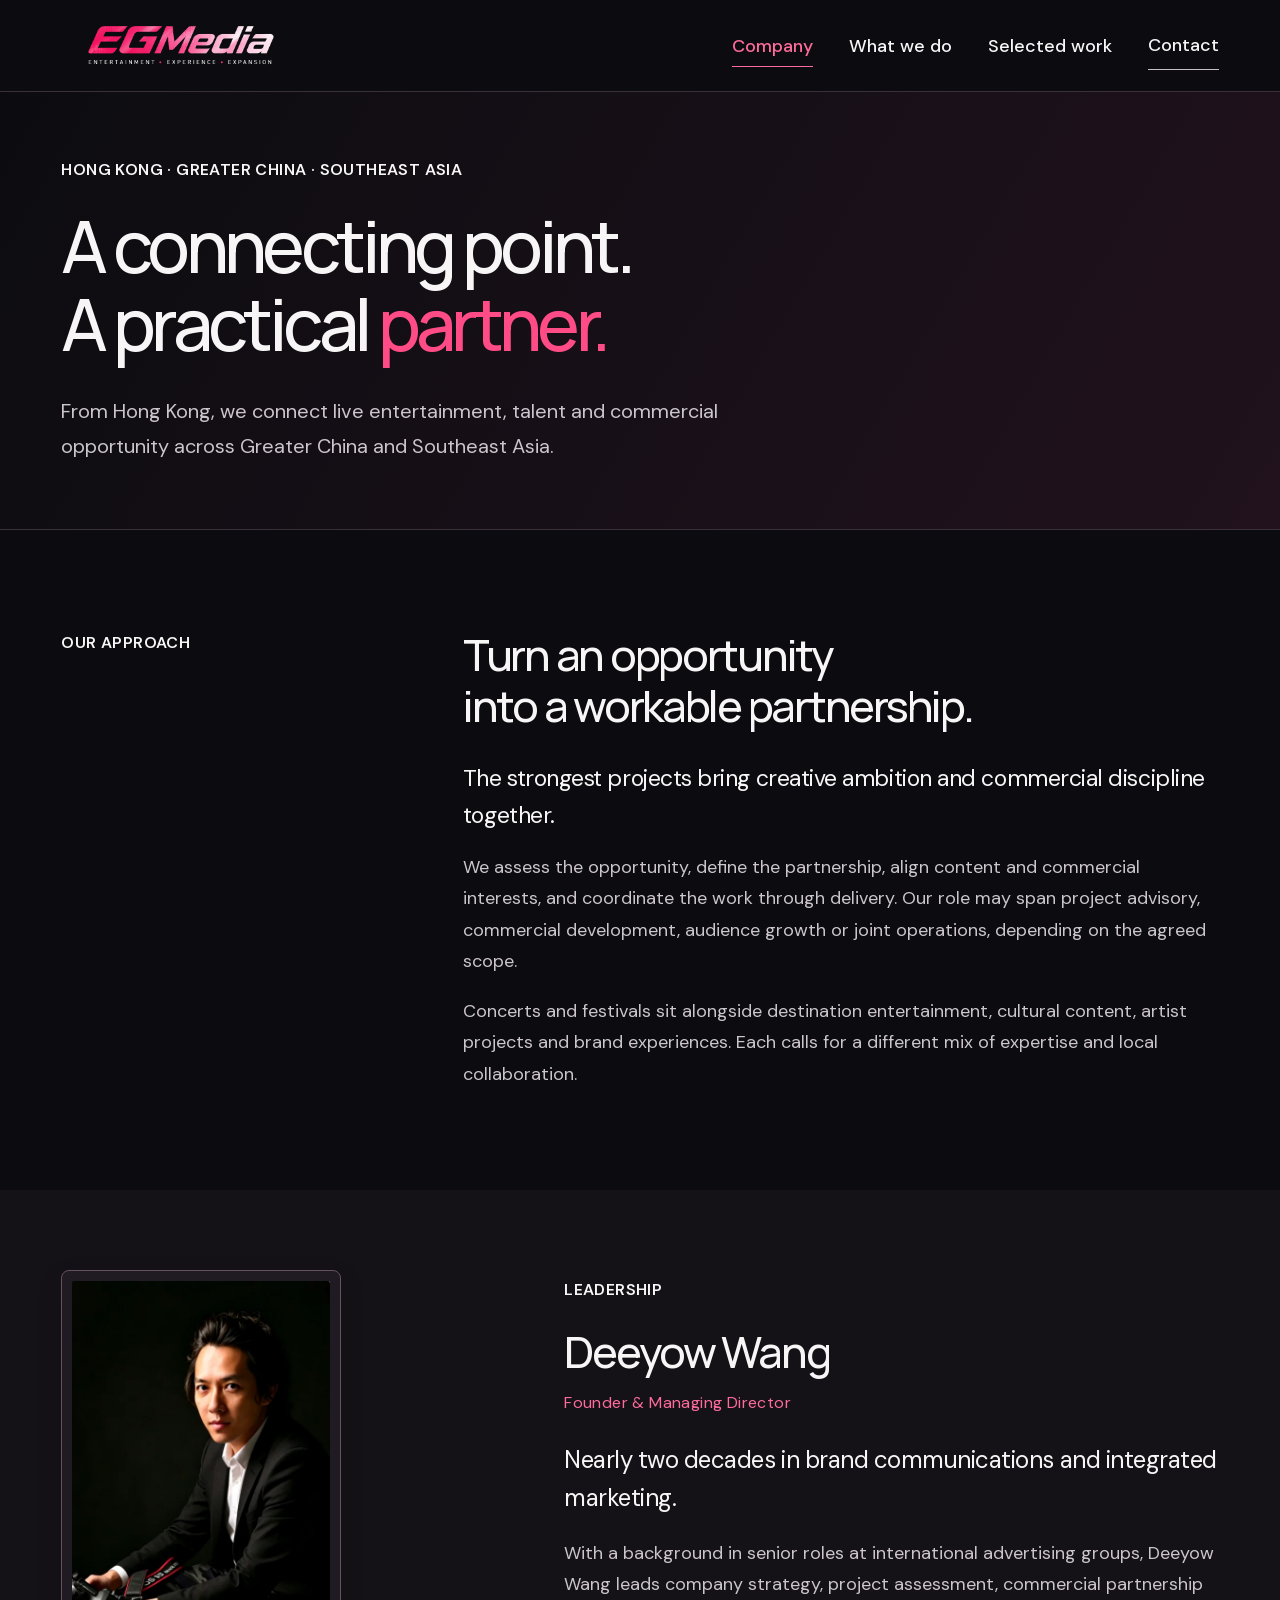
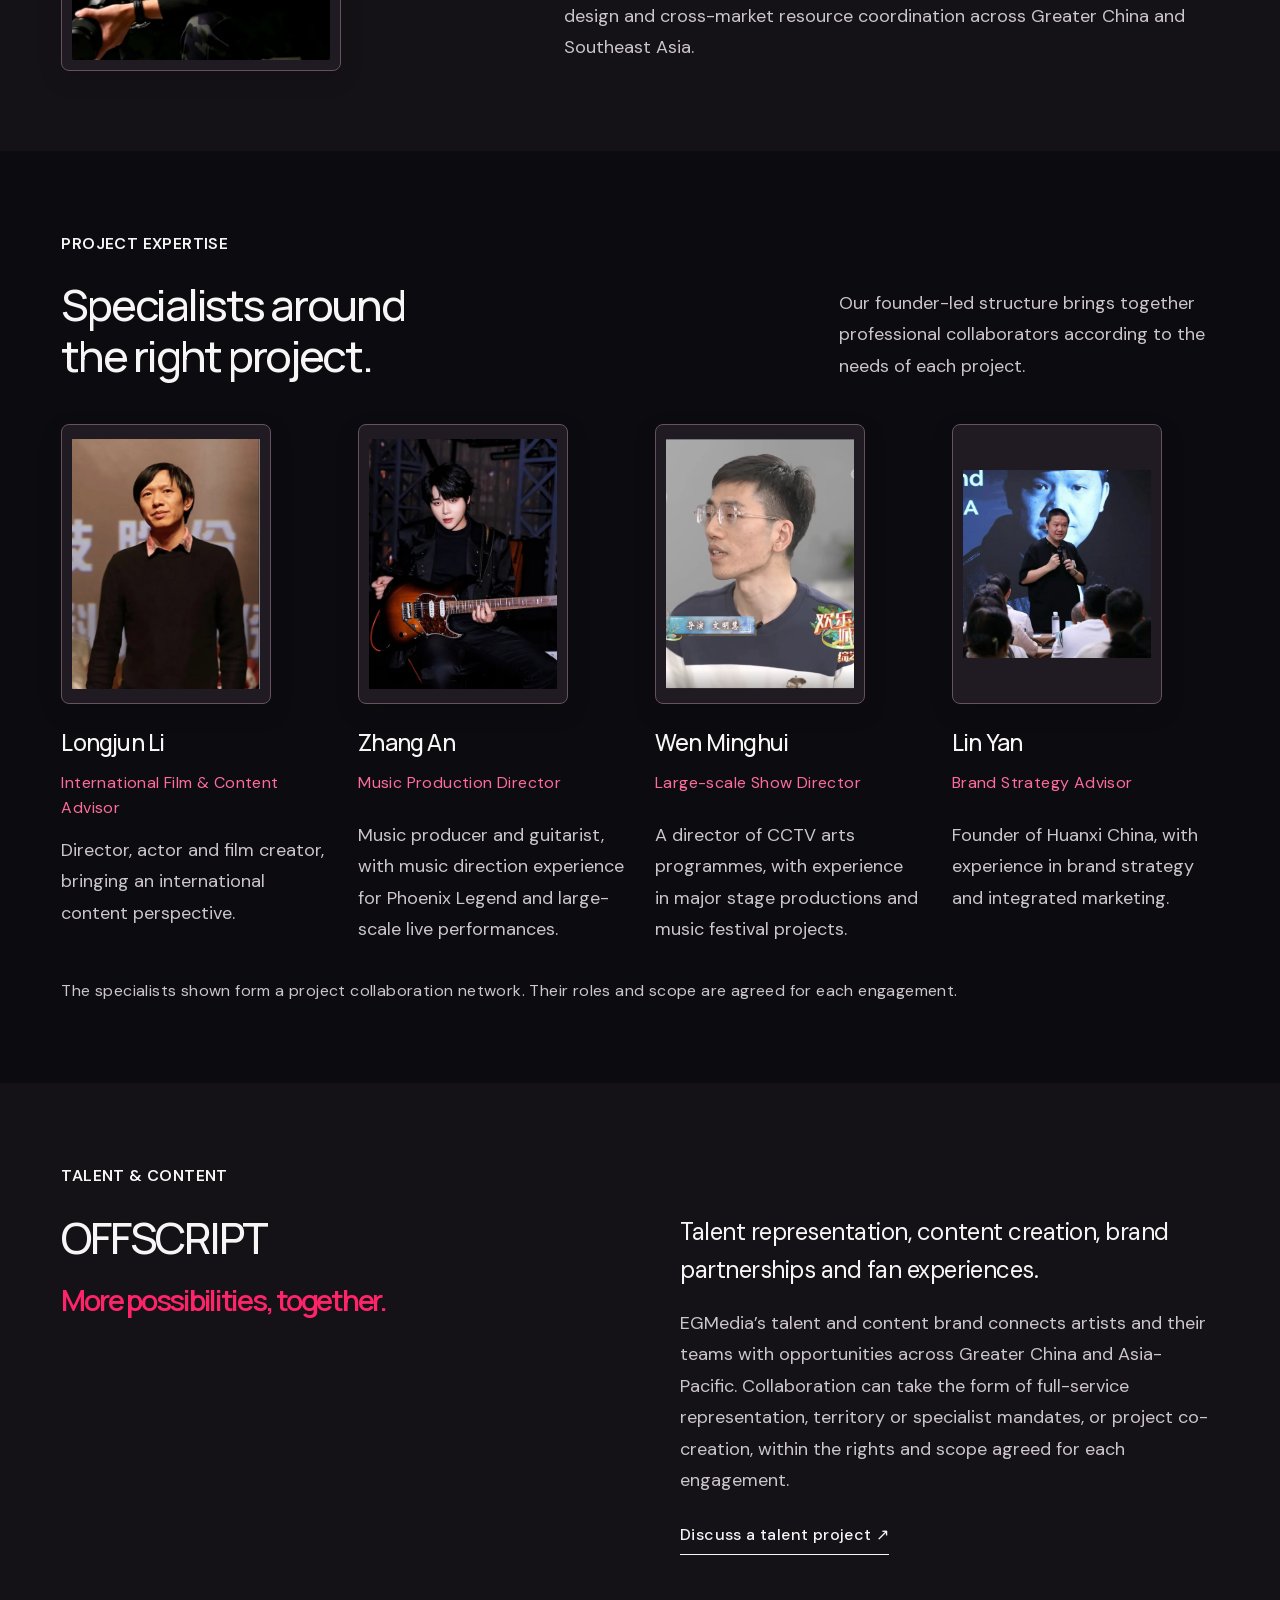
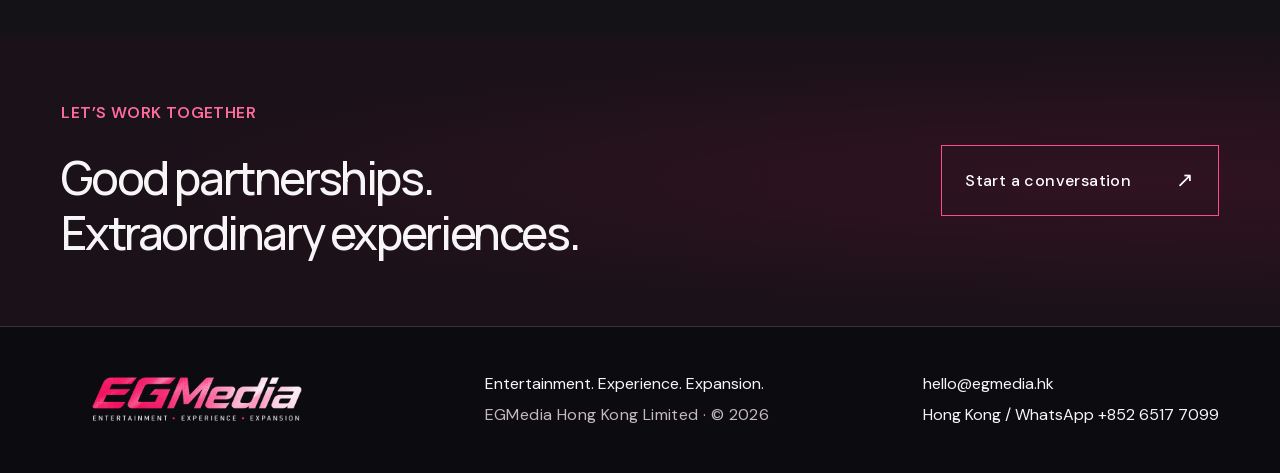
==== commit c01eb885: "Unify portrait frames and update founder name to Deeyow Wang" ====
--- a/about.html
+++ b/about.html
@@ -1 +1 @@
-<!doctype html><html lang="en"><head><meta charset="utf-8"><meta name="viewport" content="width=device-width,initial-scale=1"><title>Company & project expertise | EGMedia</title><meta name="description" content="Meet EGMedia, its founder D.Y.Wang and its project collaboration network."><link rel="canonical" href="https://www.egmedia.hk/about.html"><meta name="theme-color" content="#0c0c10"><meta property="og:title" content="Company & project expertise | EGMedia"><meta property="og:description" content="Meet EGMedia, its founder D.Y.Wang and its project collaboration network."><meta property="og:type" content="website"><meta property="og:url" content="https://www.egmedia.hk/about.html"><meta property="og:image" content="https://www.egmedia.hk/assets/2026/qq-music.webp"><link rel="icon" href="/assets/2026/egmedia-logo-approved-color.png" type="image/png"><link rel="stylesheet" href="/site.css"><script src="/site.js" defer></script><script src="/interactions.js" defer></script></head><body><a class="skip-link" href="#main">Skip to content</a><header class="site-header"><a class="wordmark" href="/" aria-label="EGMedia home"><img src="/assets/2026/egmedia-logo-approved-color.png" alt="EGMedia"></a><button class="menu-toggle" aria-expanded="false" aria-controls="main-nav">Menu <span>+</span></button><nav id="main-nav" aria-label="Main navigation"><a aria-current="page" href="/about.html">Company</a><a  href="/services.html">What we do</a><a  href="/selected-works.html">Selected work</a><a  href="/contact.html">Contact</a></nav></header><main id="main"><section class="page-hero"><span class="eyebrow">Hong Kong · Greater China · Southeast Asia</span><h1>A connecting point.<br>A practical <em>partner.</em></h1><p>From Hong Kong, we connect live entertainment, talent and commercial opportunity across Greater China and Southeast Asia.</p></section><section class="intro-section"><span class="eyebrow">Our approach</span><div><h2>Turn an opportunity<br>into a workable partnership.</h2><p class="large-text">The strongest projects bring creative ambition and commercial discipline together.</p><p>We assess the opportunity, define the partnership, align content and commercial interests, and coordinate the work through delivery. Our role may span project advisory, commercial development, audience growth or joint operations, depending on the agreed scope.</p><p>Concerts and festivals sit alongside destination entertainment, cultural content, artist projects and brand experiences. Each calls for a different mix of expertise and local collaboration.</p></div></section><section class="section founder-section"><div class="founder-photo"><img class="" src="/assets/2026/dy-wang.webp" alt="D.Y.Wang, Founder and Managing Director" loading="lazy" decoding="async"></div><div><span class="eyebrow">Leadership</span><h2>D.Y.Wang</h2><span class="role">Founder & Managing Director</span><p class="large-text">Nearly two decades in brand communications and integrated marketing.</p><p>With a background in senior roles at international advertising groups, D.Y.Wang leads company strategy, project assessment, commercial partnership design and cross-market resource coordination across Greater China and Southeast Asia.</p></div></section><section class="section"><div class="section-heading"><div><span class="eyebrow">Project expertise</span><h2>Specialists around<br>the right project.</h2></div><p>Our founder-led structure brings together professional collaborators according to the needs of each project.</p></div><div class="team-grid"><article class="team-card"><img class="" src="/assets/2026/longjun-li.webp" alt="Longjun Li" loading="lazy" decoding="async"><h3>Longjun Li</h3><span class="role">International Film & Content Advisor</span><p>Director, actor and film creator, bringing an international content perspective.</p></article><article class="team-card"><img class="" src="/assets/2026/zhang-an.webp" alt="Zhang An" loading="lazy" decoding="async"><h3>Zhang An</h3><span class="role">Music Production Director</span><p>Music producer and guitarist, with music direction experience for Phoenix Legend and large-scale live performances.</p></article><article class="team-card"><img class="" src="/assets/2026/wen-minghui.webp" alt="Wen Minghui" loading="lazy" decoding="async"><h3>Wen Minghui</h3><span class="role">Large-scale Show Director</span><p>A director of CCTV arts programmes, with experience in major stage productions and music festival projects.</p></article><article class="team-card"><img class="" src="/assets/2026/lin-yan.webp" alt="Lin Yan" loading="lazy" decoding="async"><h3>Lin Yan</h3><span class="role">Brand Strategy Advisor</span><p>Founder of Huanxi China, with experience in brand strategy and integrated marketing.</p></article></div><p class="small-note">The specialists shown form a project collaboration network. Their roles and scope are agreed for each engagement.</p></section><section class="section pale"><span class="eyebrow">Talent & content</span><div class="split"><h2>OFFSCRIPT<br><em>More possibilities, together.</em></h2><div><p class="large-text">Talent representation, content creation, brand partnerships and fan experiences.</p><p>EGMedia’s talent and content brand connects artists and their teams with opportunities across Greater China and Asia-Pacific. Collaboration can take the form of full-service representation, territory or specialist mandates, or project co-creation, within the rights and scope agreed for each engagement.</p><a class="text-link" href="/contact.html?interest=talent">Discuss a talent project ↗</a></div></div></section></main><section class="closing"><div><span class="eyebrow">Let’s work together</span><h2>Good partnerships.<br>Extraordinary experiences.</h2></div><a class="button" href="/contact.html">Start a conversation <span>↗</span></a></section><footer><a class="wordmark" href="/"><img src="/assets/2026/egmedia-logo-approved-color.png" alt="EGMedia"></a><div>Entertainment. Experience. Expansion.<br><small>EGMedia Hong Kong Limited · © 2026</small></div><div><a href="mailto:hello@egmedia.hk">hello@egmedia.hk</a><br><a href="https://wa.me/85265177099" target="_blank" rel="noopener noreferrer">Hong Kong / WhatsApp +852 6517 7099</a></div></footer></body></html>+<!doctype html><html lang="en"><head><meta charset="utf-8"><meta name="viewport" content="width=device-width,initial-scale=1"><title>Company & project expertise | EGMedia</title><meta name="description" content="Meet EGMedia, its founder Deeyow Wang and its project collaboration network."><link rel="canonical" href="https://www.egmedia.hk/about.html"><meta name="theme-color" content="#0c0c10"><meta property="og:title" content="Company & project expertise | EGMedia"><meta property="og:description" content="Meet EGMedia, its founder Deeyow Wang and its project collaboration network."><meta property="og:type" content="website"><meta property="og:url" content="https://www.egmedia.hk/about.html"><meta property="og:image" content="https://www.egmedia.hk/assets/2026/qq-music.webp"><link rel="icon" href="/assets/2026/egmedia-logo-approved-color.png" type="image/png"><link rel="stylesheet" href="/site.css"><script src="/site.js" defer></script><script src="/interactions.js" defer></script></head><body><a class="skip-link" href="#main">Skip to content</a><header class="site-header"><a class="wordmark" href="/" aria-label="EGMedia home"><img src="/assets/2026/egmedia-logo-approved-color.png" alt="EGMedia"></a><button class="menu-toggle" aria-expanded="false" aria-controls="main-nav">Menu <span>+</span></button><nav id="main-nav" aria-label="Main navigation"><a aria-current="page" href="/about.html">Company</a><a  href="/services.html">What we do</a><a  href="/selected-works.html">Selected work</a><a  href="/contact.html">Contact</a></nav></header><main id="main"><section class="page-hero"><span class="eyebrow">Hong Kong · Greater China · Southeast Asia</span><h1>A connecting point.<br>A practical <em>partner.</em></h1><p>From Hong Kong, we connect live entertainment, talent and commercial opportunity across Greater China and Southeast Asia.</p></section><section class="intro-section"><span class="eyebrow">Our approach</span><div><h2>Turn an opportunity<br>into a workable partnership.</h2><p class="large-text">The strongest projects bring creative ambition and commercial discipline together.</p><p>We assess the opportunity, define the partnership, align content and commercial interests, and coordinate the work through delivery. Our role may span project advisory, commercial development, audience growth or joint operations, depending on the agreed scope.</p><p>Concerts and festivals sit alongside destination entertainment, cultural content, artist projects and brand experiences. Each calls for a different mix of expertise and local collaboration.</p></div></section><section class="section founder-section"><div class="founder-photo"><img class="" src="/assets/2026/dy-wang.webp" alt="Deeyow Wang, Founder and Managing Director" loading="lazy" decoding="async"></div><div><span class="eyebrow">Leadership</span><h2>Deeyow Wang</h2><span class="role">Founder & Managing Director</span><p class="large-text">Nearly two decades in brand communications and integrated marketing.</p><p>With a background in senior roles at international advertising groups, Deeyow Wang leads company strategy, project assessment, commercial partnership design and cross-market resource coordination across Greater China and Southeast Asia.</p></div></section><section class="section"><div class="section-heading"><div><span class="eyebrow">Project expertise</span><h2>Specialists around<br>the right project.</h2></div><p>Our founder-led structure brings together professional collaborators according to the needs of each project.</p></div><div class="team-grid"><article class="team-card"><div class="portrait-frame"><img class="" src="/assets/2026/longjun-li.webp" alt="Longjun Li" loading="lazy" decoding="async"></div><h3>Longjun Li</h3><span class="role">International Film & Content Advisor</span><p>Director, actor and film creator, bringing an international content perspective.</p></article><article class="team-card"><div class="portrait-frame"><img class="" src="/assets/2026/zhang-an.webp" alt="Zhang An" loading="lazy" decoding="async"></div><h3>Zhang An</h3><span class="role">Music Production Director</span><p>Music producer and guitarist, with music direction experience for Phoenix Legend and large-scale live performances.</p></article><article class="team-card"><div class="portrait-frame"><img class="" src="/assets/2026/wen-minghui.webp" alt="Wen Minghui" loading="lazy" decoding="async"></div><h3>Wen Minghui</h3><span class="role">Large-scale Show Director</span><p>A director of CCTV arts programmes, with experience in major stage productions and music festival projects.</p></article><article class="team-card"><div class="portrait-frame"><img class="" src="/assets/2026/lin-yan.webp" alt="Lin Yan" loading="lazy" decoding="async"></div><h3>Lin Yan</h3><span class="role">Brand Strategy Advisor</span><p>Founder of Huanxi China, with experience in brand strategy and integrated marketing.</p></article></div><p class="small-note">The specialists shown form a project collaboration network. Their roles and scope are agreed for each engagement.</p></section><section class="section pale"><span class="eyebrow">Talent & content</span><div class="split"><h2>OFFSCRIPT<br><em>More possibilities, together.</em></h2><div><p class="large-text">Talent representation, content creation, brand partnerships and fan experiences.</p><p>EGMedia’s talent and content brand connects artists and their teams with opportunities across Greater China and Asia-Pacific. Collaboration can take the form of full-service representation, territory or specialist mandates, or project co-creation, within the rights and scope agreed for each engagement.</p><a class="text-link" href="/contact.html?interest=talent">Discuss a talent project ↗</a></div></div></section></main><section class="closing"><div><span class="eyebrow">Let’s work together</span><h2>Good partnerships.<br>Extraordinary experiences.</h2></div><a class="button" href="/contact.html">Start a conversation <span>↗</span></a></section><footer><a class="wordmark" href="/"><img src="/assets/2026/egmedia-logo-approved-color.png" alt="EGMedia"></a><div>Entertainment. Experience. Expansion.<br><small>EGMedia Hong Kong Limited · © 2026</small></div><div><a href="mailto:hello@egmedia.hk">hello@egmedia.hk</a><br><a href="https://wa.me/85265177099" target="_blank" rel="noopener noreferrer">Hong Kong / WhatsApp +852 6517 7099</a></div></footer></body></html>
--- a/site.css
+++ b/site.css
@@ -385,7 +385,13 @@
 @media(max-width:900px){.site-header nav{background:#141016;color:#f7f5f6;border-color:#493547}.menu-toggle{color:#f7f5f6}}
 
 /* Readability review: supporting copy has the same minimum size on all devices. */
-p{font-size:18px;line-height:1.75}.eyebrow,.status-label,.hero-signature,.photo-index,.photo-category,.slide-hint,.capability-ribbon,.capability-tabs button>span,.cap-panel-copy .eyebrow,.cap-panel-copy .text-link,.cap-panel figcaption,.portfolio-note,.card-meta,.region-label,.region-route,.role,.team-card .role,.small-note,.service-number,.process-grid span,.case-hero figcaption,.edition-grid p,.film-play,footer small,.talent-feature-links span,.talent-route,.representation-grid summary>span,.scenario-grid span,.quiet-link,.button,.text-link{font-size:16px;line-height:1.6;letter-spacing:.025em}.case-credit p{font-size:16px!important}.site-header nav a{font-size:18px}.team-card p,.work-card p,.process-grid p{font-size:18px}.region-route,.hero-signature{flex-wrap:wrap}.slide-hint{max-width:170px}.photo-category{max-width:100%}.slide-controls button{font-size:16px;width:44px;height:44px}.founder-section{grid-template-columns:260px 1fr;gap:65px}.founder-photo{width:260px;max-width:260px;aspect-ratio:1/1.15}.team-card img{height:180px;object-fit:cover;object-position:top}.experience-programmes{background:#181219}.experience-grid{display:grid;grid-template-columns:repeat(3,1fr);gap:36px;margin:35px 0}.experience-grid article{border-top:1px solid #674051;padding-top:24px;scroll-margin-top:120px}.experience-grid h3{font-size:27px;line-height:1.35;margin:20px 0}.experience-grid p{font-size:18px}.experience-programmes>.text-link{margin-top:10px}
-@media(max-width:900px){.founder-section{grid-template-columns:220px 1fr;gap:32px}.founder-photo{width:220px}.experience-grid{grid-template-columns:1fr}.team-card img{height:180px}}
-@media(max-width:700px){p,.team-card p,.work-card p,.process-grid p,.cap-panel-copy p{font-size:18px}.founder-section{display:block}.founder-photo{width:180px;max-width:180px;margin-bottom:30px;aspect-ratio:1/1.15}.team-card img{height:160px}.team-card .role{min-height:0}.team-grid{gap:32px 20px}.hero-actions{flex-wrap:wrap}.hero-actions .button,.quiet-link,.work-section .section-heading>.button,.closing .button,.cap-panel-copy .text-link{font-size:16px}.photo-caption{right:20px}.slide-hint{max-width:150px}.capability-ribbon{font-size:16px}.region-selector button{font-size:17px}.experience-grid h3{font-size:26px}.team-card h3{font-size:23px}}
+p{font-size:18px;line-height:1.75}.eyebrow,.status-label,.hero-signature,.photo-index,.photo-category,.slide-hint,.capability-ribbon,.capability-tabs button>span,.cap-panel-copy .eyebrow,.cap-panel-copy .text-link,.cap-panel figcaption,.portfolio-note,.card-meta,.region-label,.region-route,.role,.team-card .role,.small-note,.service-number,.process-grid span,.case-hero figcaption,.edition-grid p,.film-play,footer small,.talent-feature-links span,.talent-route,.representation-grid summary>span,.scenario-grid span,.quiet-link,.button,.text-link{font-size:16px;line-height:1.6;letter-spacing:.025em}.case-credit p{font-size:16px!important}.site-header nav a{font-size:18px}.team-card p,.work-card p,.process-grid p{font-size:18px}.region-route,.hero-signature{flex-wrap:wrap}.slide-hint{max-width:170px}.photo-category{max-width:100%}.slide-controls button{font-size:16px;width:44px;height:44px}.experience-programmes{background:#181219}.experience-grid{display:grid;grid-template-columns:repeat(3,1fr);gap:36px;margin:35px 0}.experience-grid article{border-top:1px solid #674051;padding-top:24px;scroll-margin-top:120px}.experience-grid h3{font-size:27px;line-height:1.35;margin:20px 0}.experience-grid p{font-size:18px}.experience-programmes>.text-link{margin-top:10px}
+@media(max-width:900px){.experience-grid{grid-template-columns:1fr}}
+@media(max-width:700px){p,.team-card p,.work-card p,.process-grid p,.cap-panel-copy p{font-size:18px}.team-card .role{min-height:0}.hero-actions{flex-wrap:wrap}.hero-actions .button,.quiet-link,.work-section .section-heading>.button,.closing .button,.cap-panel-copy .text-link{font-size:16px}.photo-caption{right:20px}.slide-hint{max-width:150px}.capability-ribbon{font-size:16px}.region-selector button{font-size:17px}.experience-grid h3{font-size:26px}.team-card h3{font-size:23px}}
 footer,footer a{font-size:16px}
+/* Compact portraits with their original image proportions preserved. */
+.founder-photo{width:100%;max-width:280px;aspect-ratio:auto;align-self:start}.founder-photo img{display:block;width:100%;height:auto;aspect-ratio:auto;object-fit:contain}.team-card img{display:block;width:auto;max-width:100%;height:auto;max-height:240px;aspect-ratio:auto;object-fit:contain;margin-bottom:24px}.team-card{min-width:0}
+@media(max-width:700px){.founder-photo{max-width:210px;margin-bottom:28px}.team-card img{max-height:190px;margin-bottom:20px}}
+/* Consistent portrait frames; source photographs remain fully visible. */
+.portrait-frame{width:210px;max-width:100%;aspect-ratio:3/4;padding:10px;border:1px solid #67515f;border-radius:8px;background:#201b22;display:flex;align-items:center;justify-content:center;margin-bottom:24px;box-shadow:0 8px 25px #00000020}.portrait-frame img{width:100%;height:100%;max-height:none;margin:0;object-fit:contain}.founder-photo{padding:10px;border:1px solid #67515f;border-radius:8px;background:#201b22;box-shadow:0 8px 25px #00000020}.founder-photo img{border-radius:2px}
+@media(max-width:700px){.portrait-frame{width:170px;margin-bottom:20px}.portrait-frame img{max-height:none;margin:0}}
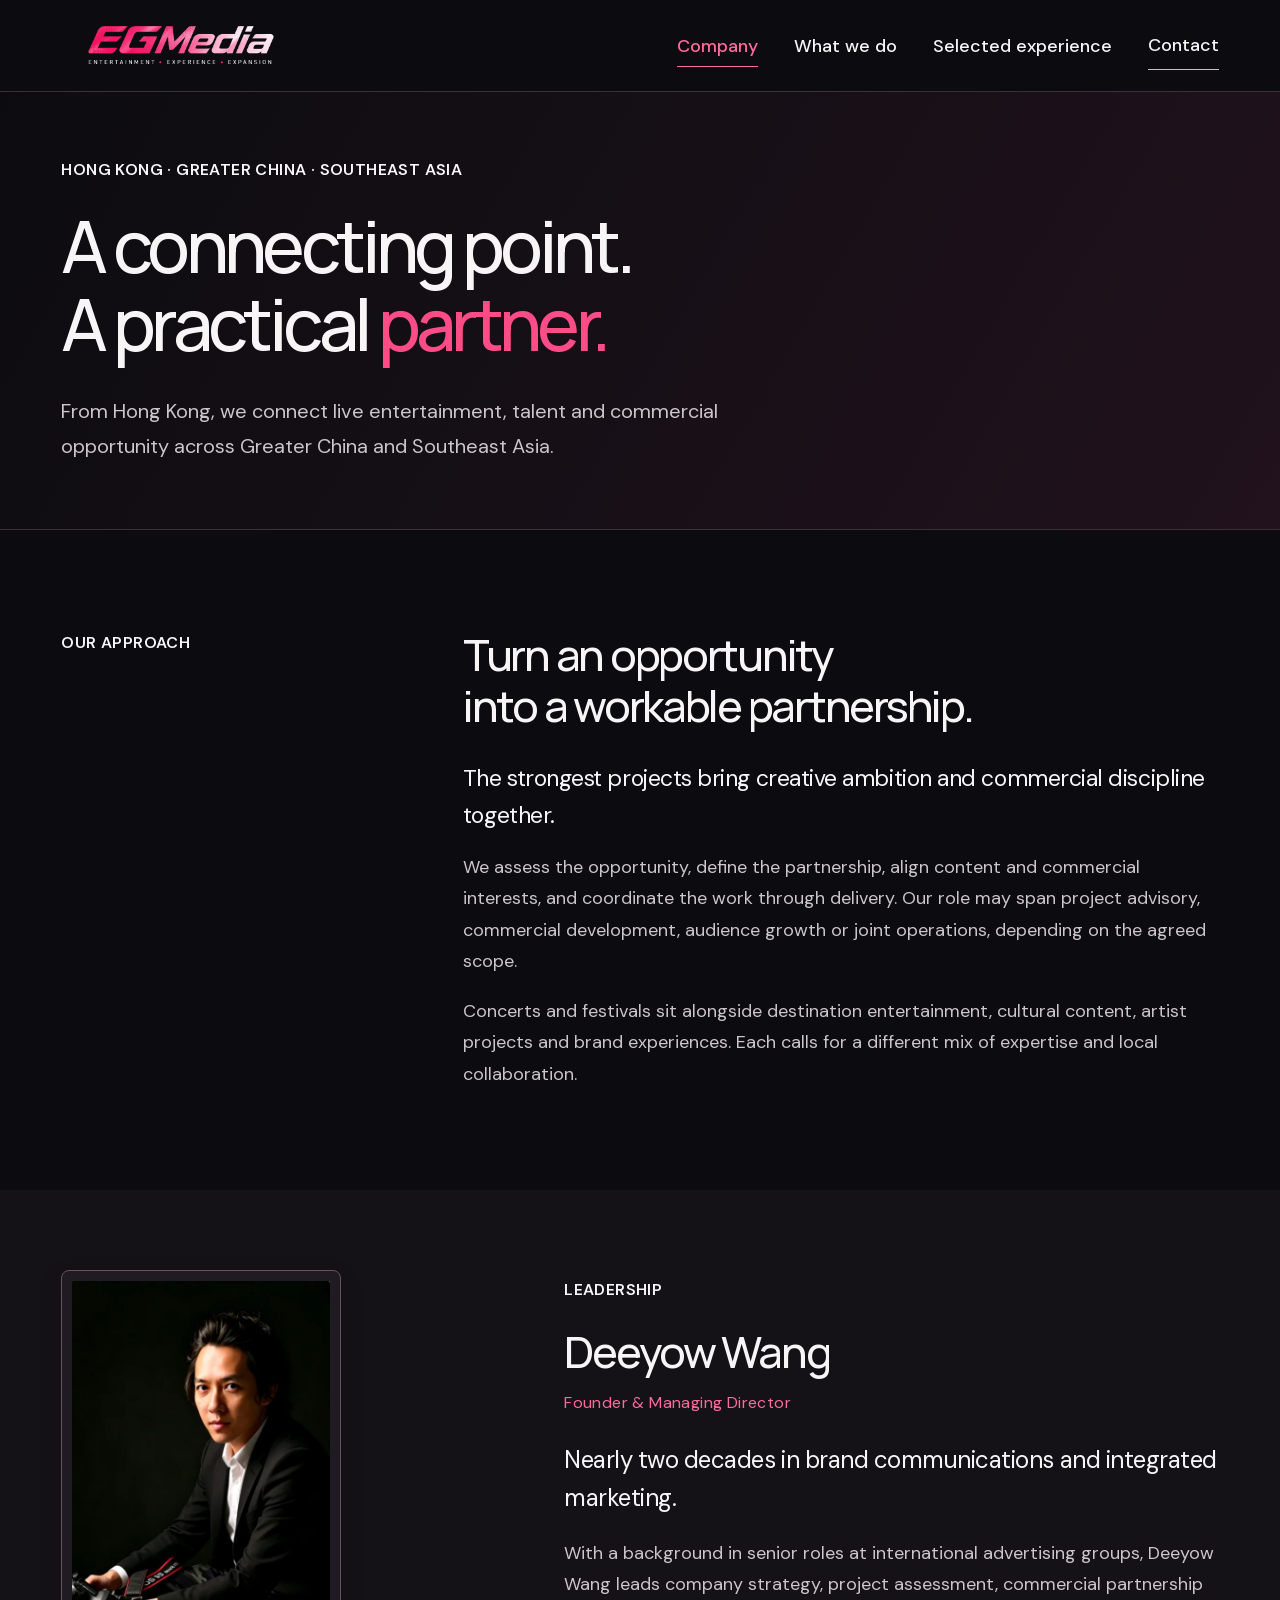
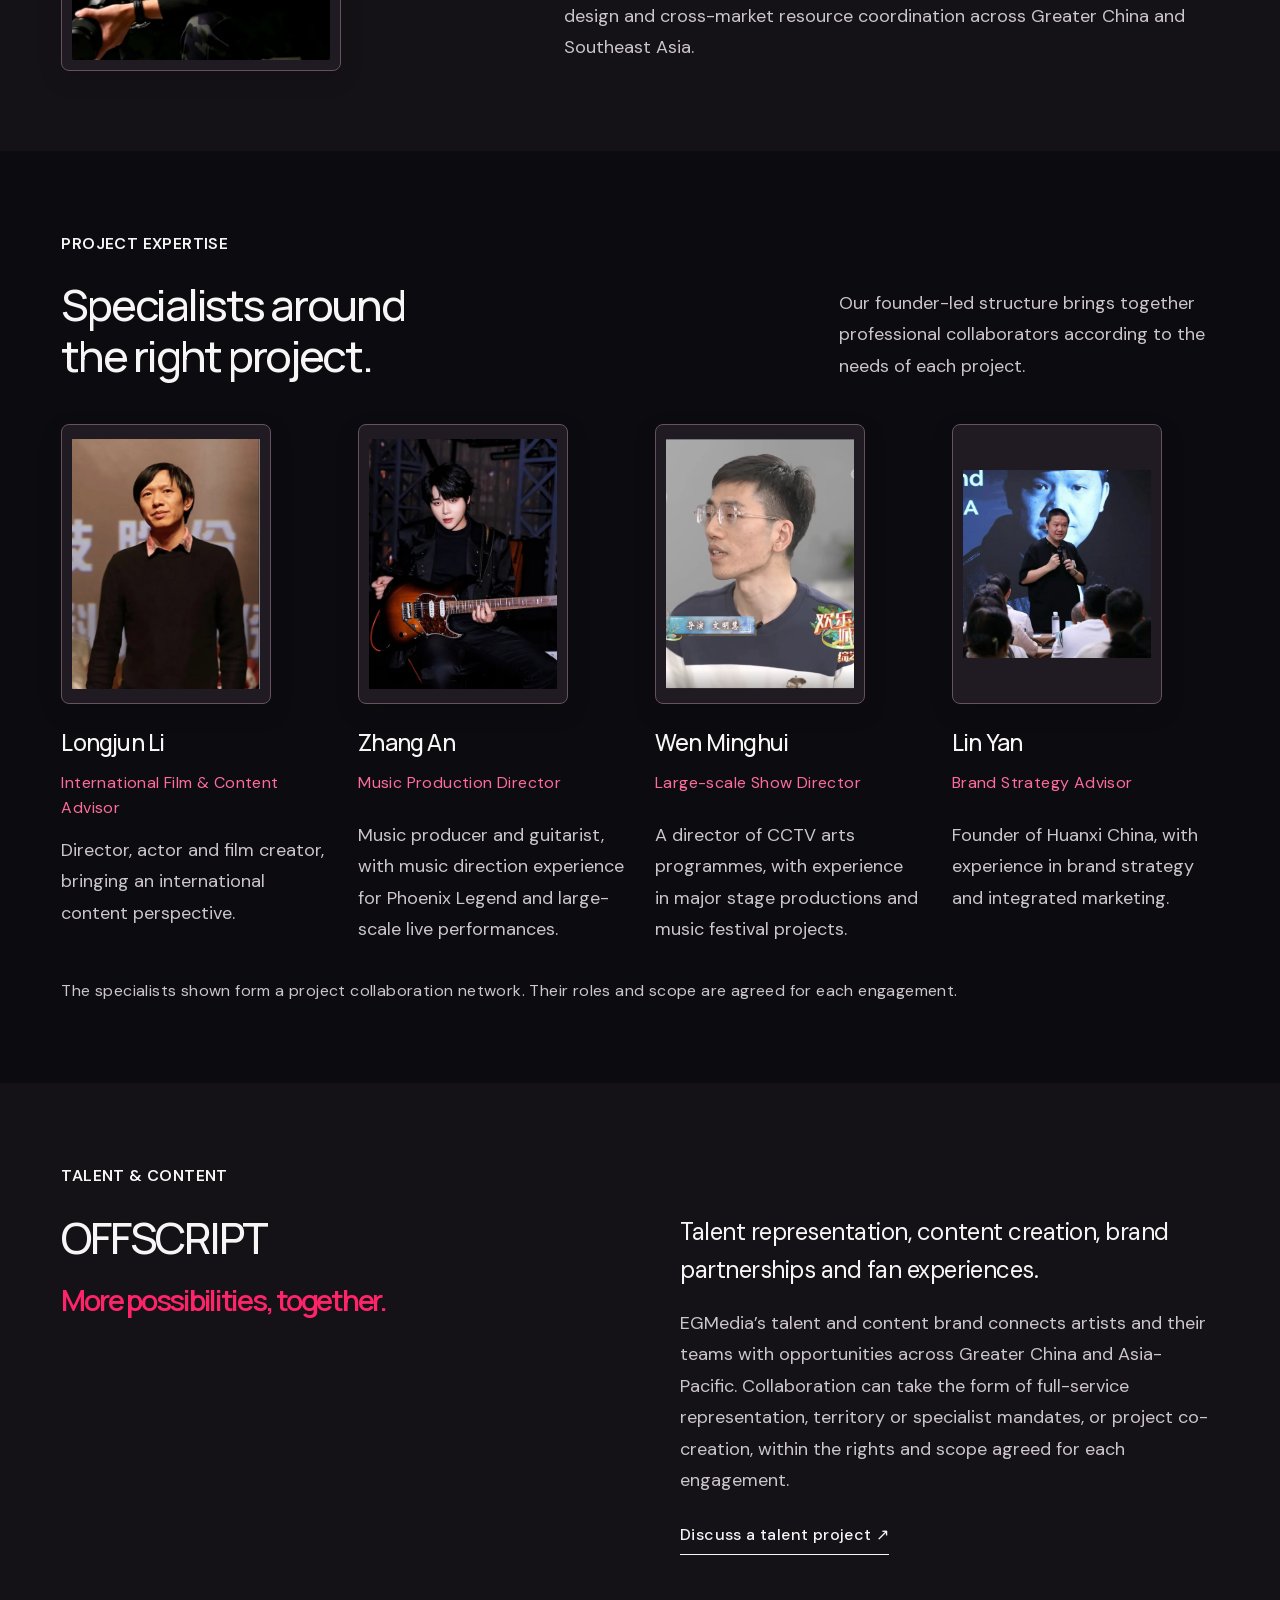
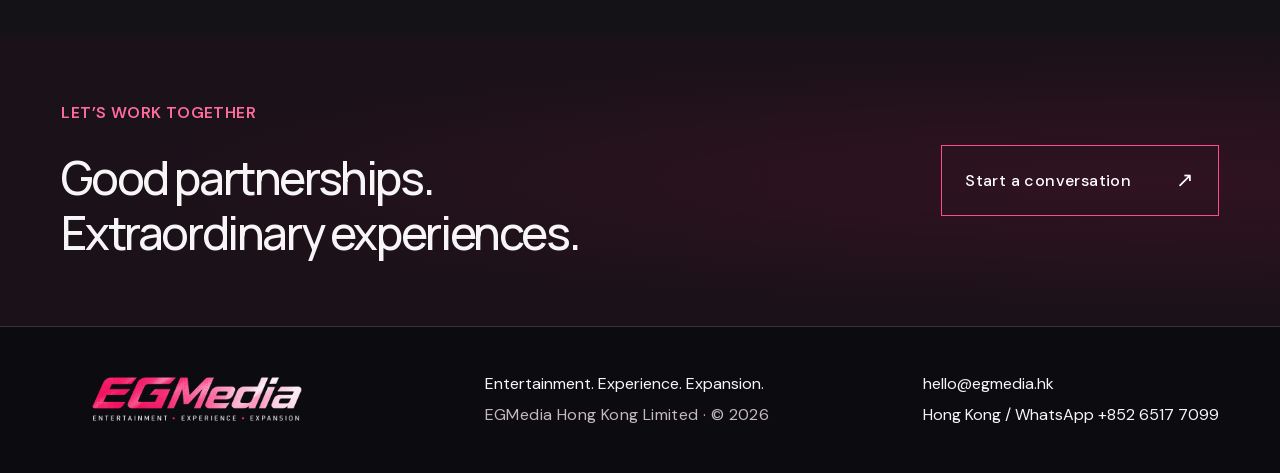
==== commit d43f465e: "Refine company positioning and fix public-facing site details" ====
--- a/about.html
+++ b/about.html
@@ -1 +1 @@
-<!doctype html><html lang="en"><head><meta charset="utf-8"><meta name="viewport" content="width=device-width,initial-scale=1"><title>Company & project expertise | EGMedia</title><meta name="description" content="Meet EGMedia, its founder Deeyow Wang and its project collaboration network."><link rel="canonical" href="https://www.egmedia.hk/about.html"><meta name="theme-color" content="#0c0c10"><meta property="og:title" content="Company & project expertise | EGMedia"><meta property="og:description" content="Meet EGMedia, its founder Deeyow Wang and its project collaboration network."><meta property="og:type" content="website"><meta property="og:url" content="https://www.egmedia.hk/about.html"><meta property="og:image" content="https://www.egmedia.hk/assets/2026/qq-music.webp"><link rel="icon" href="/assets/2026/egmedia-logo-approved-color.png" type="image/png"><link rel="stylesheet" href="/site.css"><script src="/site.js" defer></script><script src="/interactions.js" defer></script></head><body><a class="skip-link" href="#main">Skip to content</a><header class="site-header"><a class="wordmark" href="/" aria-label="EGMedia home"><img src="/assets/2026/egmedia-logo-approved-color.png" alt="EGMedia"></a><button class="menu-toggle" aria-expanded="false" aria-controls="main-nav">Menu <span>+</span></button><nav id="main-nav" aria-label="Main navigation"><a aria-current="page" href="/about.html">Company</a><a  href="/services.html">What we do</a><a  href="/selected-works.html">Selected work</a><a  href="/contact.html">Contact</a></nav></header><main id="main"><section class="page-hero"><span class="eyebrow">Hong Kong · Greater China · Southeast Asia</span><h1>A connecting point.<br>A practical <em>partner.</em></h1><p>From Hong Kong, we connect live entertainment, talent and commercial opportunity across Greater China and Southeast Asia.</p></section><section class="intro-section"><span class="eyebrow">Our approach</span><div><h2>Turn an opportunity<br>into a workable partnership.</h2><p class="large-text">The strongest projects bring creative ambition and commercial discipline together.</p><p>We assess the opportunity, define the partnership, align content and commercial interests, and coordinate the work through delivery. Our role may span project advisory, commercial development, audience growth or joint operations, depending on the agreed scope.</p><p>Concerts and festivals sit alongside destination entertainment, cultural content, artist projects and brand experiences. Each calls for a different mix of expertise and local collaboration.</p></div></section><section class="section founder-section"><div class="founder-photo"><img class="" src="/assets/2026/dy-wang.webp" alt="Deeyow Wang, Founder and Managing Director" loading="lazy" decoding="async"></div><div><span class="eyebrow">Leadership</span><h2>Deeyow Wang</h2><span class="role">Founder & Managing Director</span><p class="large-text">Nearly two decades in brand communications and integrated marketing.</p><p>With a background in senior roles at international advertising groups, Deeyow Wang leads company strategy, project assessment, commercial partnership design and cross-market resource coordination across Greater China and Southeast Asia.</p></div></section><section class="section"><div class="section-heading"><div><span class="eyebrow">Project expertise</span><h2>Specialists around<br>the right project.</h2></div><p>Our founder-led structure brings together professional collaborators according to the needs of each project.</p></div><div class="team-grid"><article class="team-card"><div class="portrait-frame"><img class="" src="/assets/2026/longjun-li.webp" alt="Longjun Li" loading="lazy" decoding="async"></div><h3>Longjun Li</h3><span class="role">International Film & Content Advisor</span><p>Director, actor and film creator, bringing an international content perspective.</p></article><article class="team-card"><div class="portrait-frame"><img class="" src="/assets/2026/zhang-an.webp" alt="Zhang An" loading="lazy" decoding="async"></div><h3>Zhang An</h3><span class="role">Music Production Director</span><p>Music producer and guitarist, with music direction experience for Phoenix Legend and large-scale live performances.</p></article><article class="team-card"><div class="portrait-frame"><img class="" src="/assets/2026/wen-minghui.webp" alt="Wen Minghui" loading="lazy" decoding="async"></div><h3>Wen Minghui</h3><span class="role">Large-scale Show Director</span><p>A director of CCTV arts programmes, with experience in major stage productions and music festival projects.</p></article><article class="team-card"><div class="portrait-frame"><img class="" src="/assets/2026/lin-yan.webp" alt="Lin Yan" loading="lazy" decoding="async"></div><h3>Lin Yan</h3><span class="role">Brand Strategy Advisor</span><p>Founder of Huanxi China, with experience in brand strategy and integrated marketing.</p></article></div><p class="small-note">The specialists shown form a project collaboration network. Their roles and scope are agreed for each engagement.</p></section><section class="section pale"><span class="eyebrow">Talent & content</span><div class="split"><h2>OFFSCRIPT<br><em>More possibilities, together.</em></h2><div><p class="large-text">Talent representation, content creation, brand partnerships and fan experiences.</p><p>EGMedia’s talent and content brand connects artists and their teams with opportunities across Greater China and Asia-Pacific. Collaboration can take the form of full-service representation, territory or specialist mandates, or project co-creation, within the rights and scope agreed for each engagement.</p><a class="text-link" href="/contact.html?interest=talent">Discuss a talent project ↗</a></div></div></section></main><section class="closing"><div><span class="eyebrow">Let’s work together</span><h2>Good partnerships.<br>Extraordinary experiences.</h2></div><a class="button" href="/contact.html">Start a conversation <span>↗</span></a></section><footer><a class="wordmark" href="/"><img src="/assets/2026/egmedia-logo-approved-color.png" alt="EGMedia"></a><div>Entertainment. Experience. Expansion.<br><small>EGMedia Hong Kong Limited · © 2026</small></div><div><a href="mailto:hello@egmedia.hk">hello@egmedia.hk</a><br><a href="https://wa.me/85265177099" target="_blank" rel="noopener noreferrer">Hong Kong / WhatsApp +852 6517 7099</a></div></footer></body></html>+<!doctype html><html lang="en"><head><meta charset="utf-8"><meta name="viewport" content="width=device-width,initial-scale=1"><title>Company & project expertise | EGMedia</title><meta name="description" content="Meet EGMedia, its founder Deeyow Wang and its project collaboration network."><link rel="canonical" href="https://www.egmedia.hk/about.html"><meta name="theme-color" content="#0c0c10"><meta property="og:title" content="Company & project expertise | EGMedia"><meta property="og:description" content="Meet EGMedia, its founder Deeyow Wang and its project collaboration network."><meta property="og:type" content="website"><meta property="og:url" content="https://www.egmedia.hk/about.html"><meta property="og:image" content="https://www.egmedia.hk/assets/2026/qq-music.webp"><link rel="icon" href="/assets/2026/favicon.svg" type="image/svg+xml"><link rel="icon" href="/assets/2026/favicon-32.png" type="image/png" sizes="32x32"><link rel="apple-touch-icon" href="/assets/2026/apple-touch-icon.png" sizes="180x180"><link rel="stylesheet" href="/site.css"><script src="/site.js" defer></script><script src="/interactions.js" defer></script></head><body><a class="skip-link" href="#main">Skip to content</a><header class="site-header"><a class="wordmark" href="/" aria-label="EGMedia home"><img src="/assets/2026/egmedia-logo-approved-color.png" alt="EGMedia"></a><button class="menu-toggle" aria-expanded="false" aria-controls="main-nav">Menu <span>+</span></button><nav id="main-nav" aria-label="Main navigation"><a aria-current="page" href="/about.html">Company</a><a  href="/services.html">What we do</a><a  href="/selected-works.html">Selected experience</a><a  href="/contact.html">Contact</a></nav></header><main id="main"><section class="page-hero"><span class="eyebrow">Hong Kong · Greater China · Southeast Asia</span><h1>A connecting point.<br>A practical <em>partner.</em></h1><p>From Hong Kong, we connect live entertainment, talent and commercial opportunity across Greater China and Southeast Asia.</p></section><section class="intro-section"><span class="eyebrow">Our approach</span><div><h2>Turn an opportunity<br>into a workable partnership.</h2><p class="large-text">The strongest projects bring creative ambition and commercial discipline together.</p><p>We assess the opportunity, define the partnership, align content and commercial interests, and coordinate the work through delivery. Our role may span project advisory, commercial development, audience growth or joint operations, depending on the agreed scope.</p><p>Concerts and festivals sit alongside destination entertainment, cultural content, artist projects and brand experiences. Each calls for a different mix of expertise and local collaboration.</p></div></section><section class="section founder-section"><div class="founder-photo"><img class="" src="/assets/2026/dy-wang.webp" alt="Deeyow Wang, Founder and Managing Director" loading="lazy" decoding="async"></div><div><span class="eyebrow">Leadership</span><h2>Deeyow Wang</h2><span class="role">Founder & Managing Director</span><p class="large-text">Nearly two decades in brand communications and integrated marketing.</p><p>With a background in senior roles at international advertising groups, Deeyow Wang leads company strategy, project assessment, commercial partnership design and cross-market resource coordination across Greater China and Southeast Asia.</p></div></section><section class="section"><div class="section-heading"><div><span class="eyebrow">Project expertise</span><h2>Specialists around<br>the right project.</h2></div><p>Our founder-led structure brings together professional collaborators according to the needs of each project.</p></div><div class="team-grid"><article class="team-card"><div class="portrait-frame"><img class="" src="/assets/2026/longjun-li.webp" alt="Longjun Li" loading="lazy" decoding="async"></div><h3>Longjun Li</h3><span class="role">International Film & Content Advisor</span><p>Director, actor and film creator, bringing an international content perspective.</p></article><article class="team-card"><div class="portrait-frame"><img class="" src="/assets/2026/zhang-an.webp" alt="Zhang An" loading="lazy" decoding="async"></div><h3>Zhang An</h3><span class="role">Music Production Director</span><p>Music producer and guitarist, with music direction experience for Phoenix Legend and large-scale live performances.</p></article><article class="team-card"><div class="portrait-frame"><img class="" src="/assets/2026/wen-minghui.webp" alt="Wen Minghui" loading="lazy" decoding="async"></div><h3>Wen Minghui</h3><span class="role">Large-scale Show Director</span><p>A director of CCTV arts programmes, with experience in major stage productions and music festival projects.</p></article><article class="team-card"><div class="portrait-frame"><img class="" src="/assets/2026/lin-yan.webp" alt="Lin Yan" loading="lazy" decoding="async"></div><h3>Lin Yan</h3><span class="role">Brand Strategy Advisor</span><p>Founder of Huanxi China, with experience in brand strategy and integrated marketing.</p></article></div><p class="small-note">The specialists shown form a project collaboration network. Their roles and scope are agreed for each engagement.</p></section><section class="section pale"><span class="eyebrow">Talent & content</span><div class="split"><h2>OFFSCRIPT<br><em>More possibilities, together.</em></h2><div><p class="large-text">Talent representation, content creation, brand partnerships and fan experiences.</p><p>EGMedia’s talent and content brand connects artists and their teams with opportunities across Greater China and Asia-Pacific. Collaboration can take the form of full-service representation, territory or specialist mandates, or project co-creation, within the rights and scope agreed for each engagement.</p><a class="text-link" href="/contact.html?interest=talent">Discuss a talent project ↗</a></div></div></section></main><section class="closing"><div><span class="eyebrow">Let’s work together</span><h2>Good partnerships.<br>Extraordinary experiences.</h2></div><a class="button" href="/contact.html">Start a conversation <span>↗</span></a></section><footer><a class="wordmark" href="/"><img src="/assets/2026/egmedia-logo-approved-color.png" alt="EGMedia"></a><div>Entertainment. Experience. Expansion.<br><small>EGMedia Hong Kong Limited · © 2026</small></div><div><a href="mailto:hello@egmedia.hk">hello@egmedia.hk</a><br><a href="https://wa.me/85265177099" target="_blank" rel="noopener noreferrer">Hong Kong / WhatsApp +852 6517 7099</a></div></footer></body></html>
--- a/site.css
+++ b/site.css
@@ -395,3 +395,14 @@
 /* Consistent portrait frames; source photographs remain fully visible. */
 .portrait-frame{width:210px;max-width:100%;aspect-ratio:3/4;padding:10px;border:1px solid #67515f;border-radius:8px;background:#201b22;display:flex;align-items:center;justify-content:center;margin-bottom:24px;box-shadow:0 8px 25px #00000020}.portrait-frame img{width:100%;height:100%;max-height:none;margin:0;object-fit:contain}.founder-photo{padding:10px;border:1px solid #67515f;border-radius:8px;background:#201b22;box-shadow:0 8px 25px #00000020}.founder-photo img{border-radius:2px}
 @media(max-width:700px){.portrait-frame{width:170px;margin-bottom:20px}.portrait-frame img{max-height:none;margin:0}}
+/* Keep larger supporting text within intermediate screen widths. */
+.capability-ribbon{display:flex;flex-wrap:wrap;white-space:normal;line-height:1.6;gap:18px 24px}.capability-ribbon span{max-width:100%;overflow-wrap:anywhere}.hero-actions .quiet-link{font-size:16px}
+/* Original-colour logos, one shared light display surface, no individual tiles. */
+.client-wall{background:#fff;scroll-margin-top:110px;padding-top:50px;padding-bottom:50px}.client-grid{display:grid;grid-template-columns:repeat(5,minmax(0,1fr));gap:36px 42px;align-items:center;margin:0}.client-mark{display:flex;align-items:center;justify-content:center;min-width:0;height:85px;background:none;border:0;box-shadow:none;padding:0}.client-mark img{display:block;width:100%;height:100%;max-width:155px;max-height:60px;object-fit:contain;filter:none;opacity:1;mix-blend-mode:normal}.client-mark.client-bmw img,.client-mark.client-pepsi img{max-width:76px;max-height:76px}.client-mark.client-mercedes img{max-width:125px;max-height:80px}.client-mark.client-hktdc img,.client-mark.client-fantawild img{max-width:105px;max-height:70px}.client-mark.client-fantawild img{transform:scale(1.55)}.client-mark.client-qq-music img{max-width:175px;max-height:60px}.client-mark.client-futian-industry img{max-width:180px;max-height:70px}
+@media(max-width:1100px){.client-grid{grid-template-columns:repeat(4,minmax(0,1fr));gap:32px 30px}}
+@media(max-width:700px){.client-grid{grid-template-columns:repeat(3,minmax(0,1fr));gap:26px 22px}.client-mark{height:65px}.client-mark img{max-width:115px;max-height:45px}.client-mark.client-bmw img,.client-mark.client-pepsi img{max-width:55px;max-height:55px}.client-mark.client-mercedes img,.client-mark.client-hktdc img,.client-mark.client-fantawild img{max-width:80px;max-height:55px}.client-mark.client-fantawild img{transform:scale(1.3)}.client-mark.client-qq-music img{max-width:125px;max-height:45px}.client-wall{padding-top:35px;padding-bottom:35px}}
+.work-section .portfolio-note{font-size:16px;line-height:1.7}
+.edition-grid{grid-template-columns:repeat(3,minmax(0,1fr))}.edition-grid article{min-width:0}.edition-grid video{display:block;width:100%;max-width:100%;height:auto}
+@media(max-width:900px){.edition-grid{grid-template-columns:repeat(2,minmax(0,1fr))}}
+@media(max-width:700px){.edition-grid{grid-template-columns:minmax(0,1fr)}}
+.client-attribution{font-size:16px;line-height:1.7;color:#56505a;max-width:960px;margin:32px 0 0}
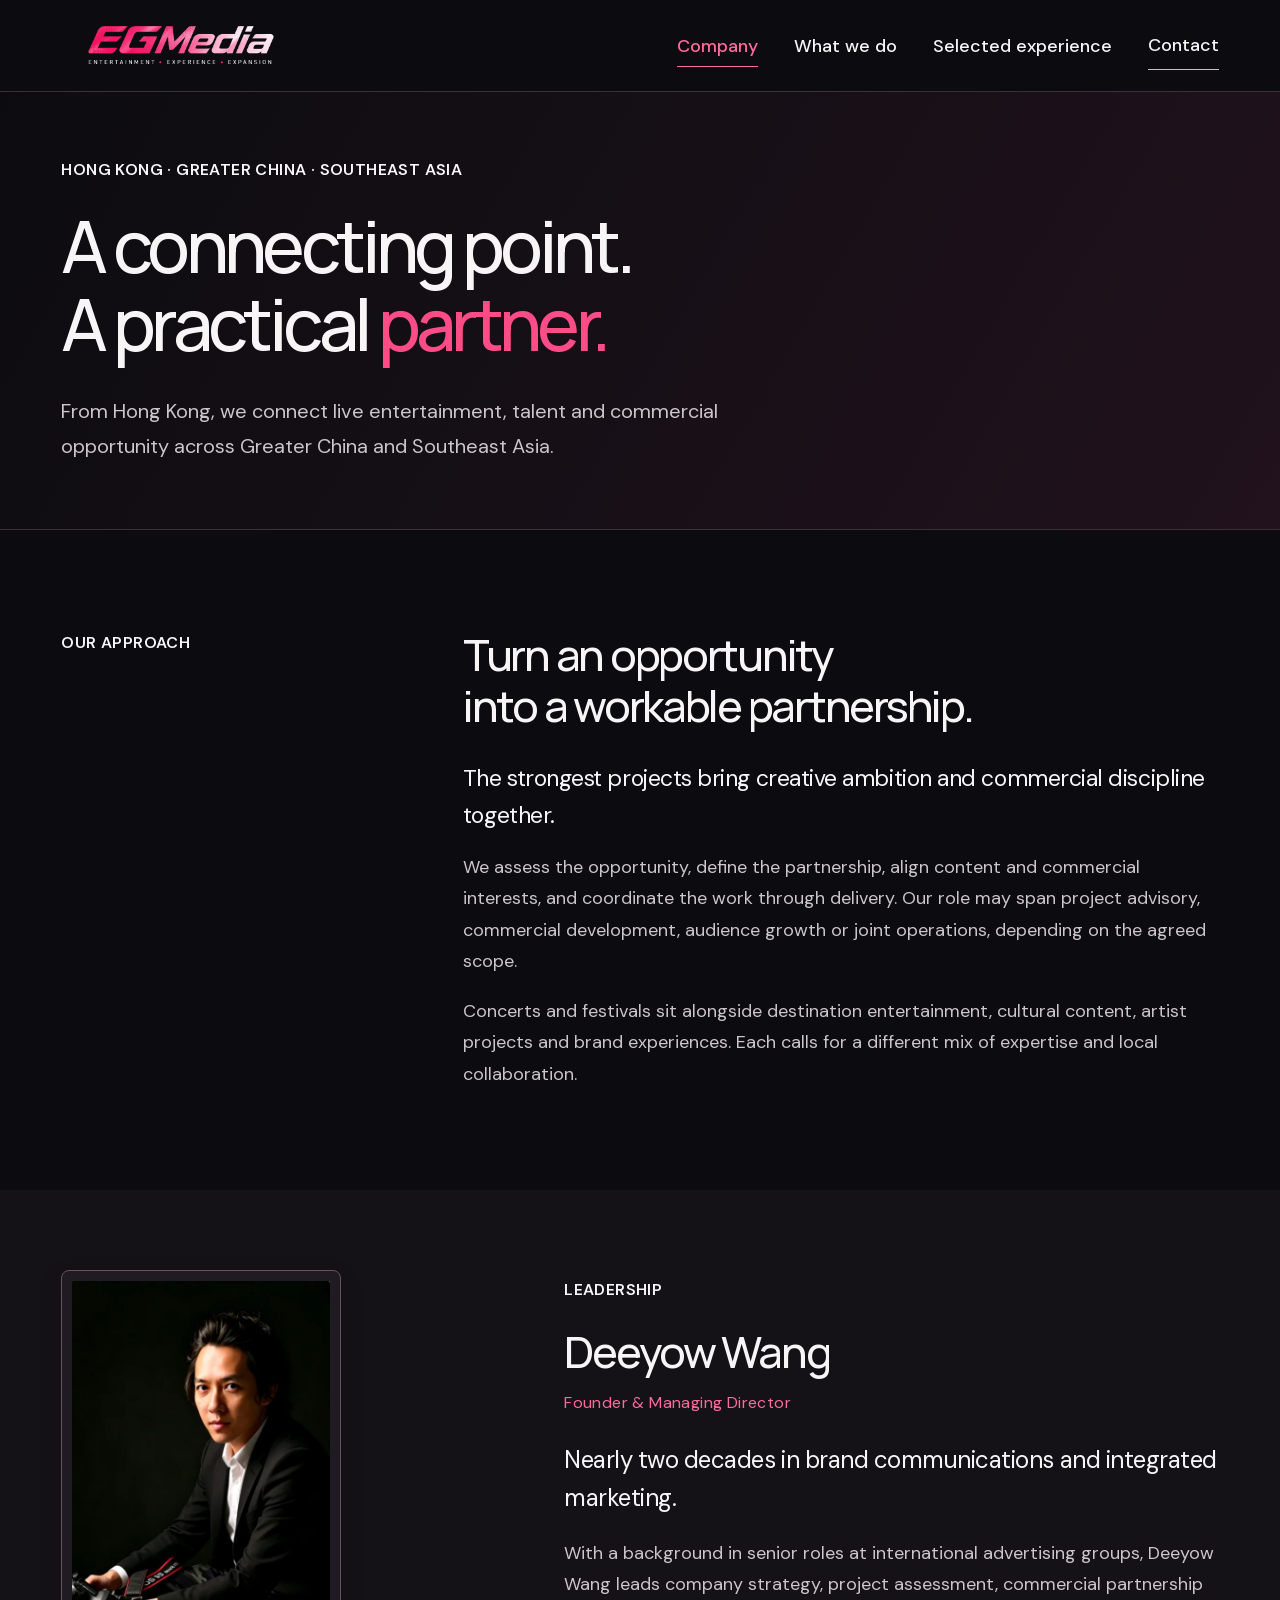
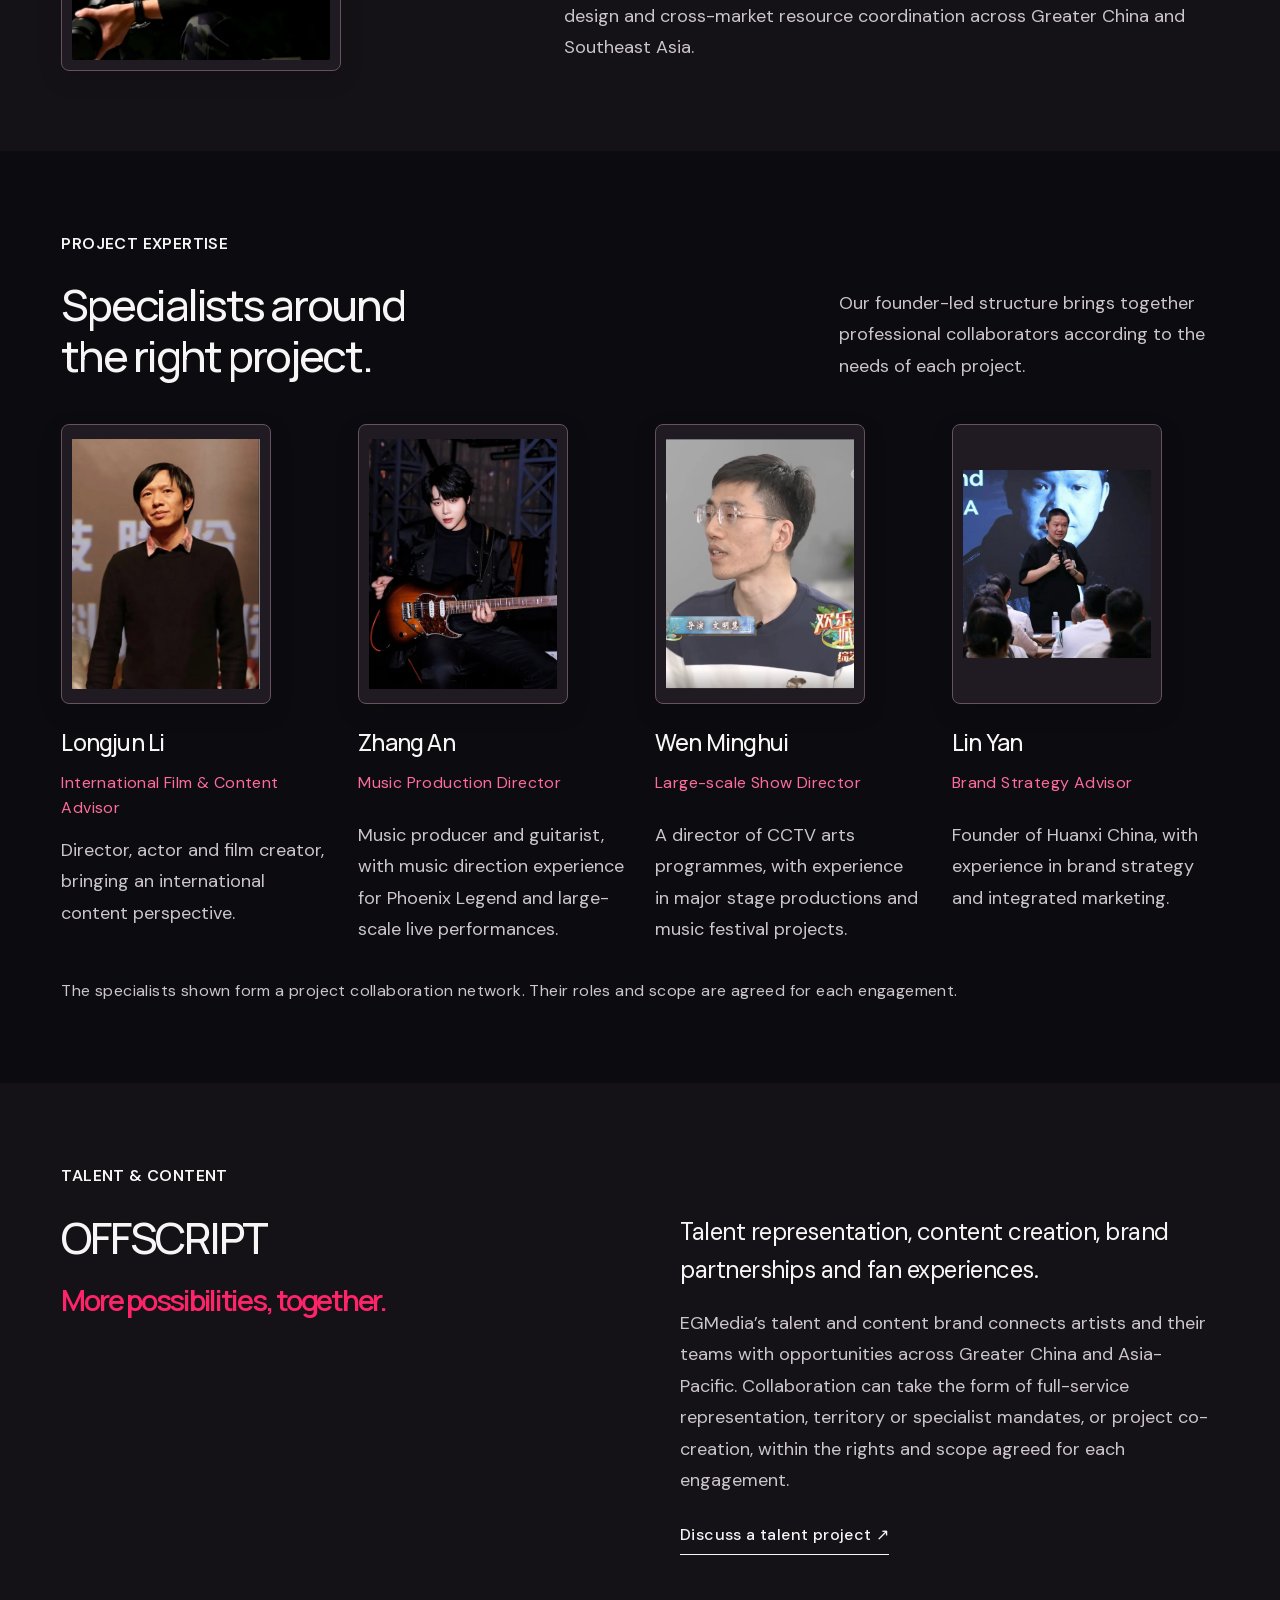
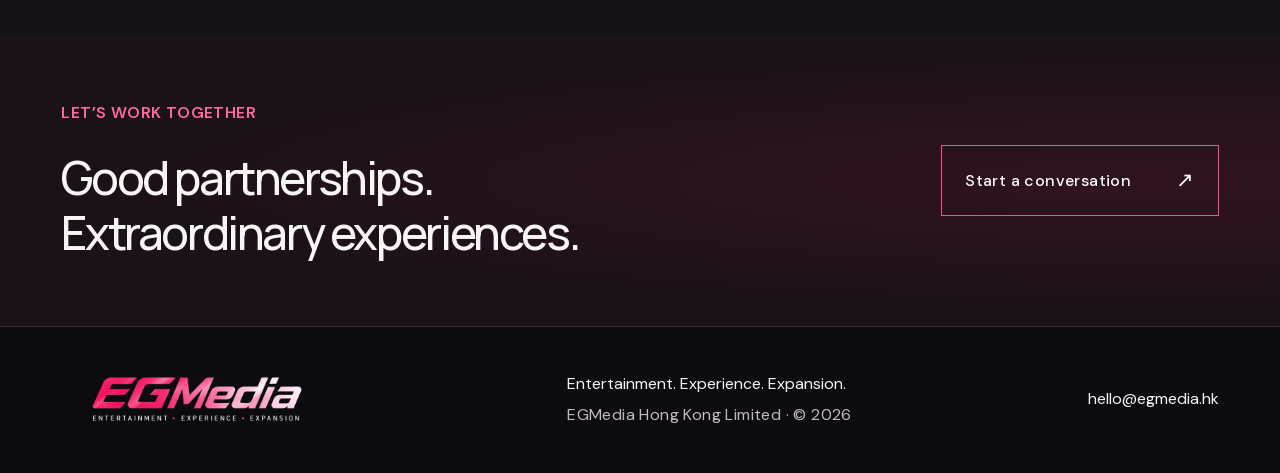
==== commit 0e9cb645: "Expand project image archives and remove WhatsApp contact" ====
--- a/about.html
+++ b/about.html
@@ -1 +1 @@
-<!doctype html><html lang="en"><head><meta charset="utf-8"><meta name="viewport" content="width=device-width,initial-scale=1"><title>Company & project expertise | EGMedia</title><meta name="description" content="Meet EGMedia, its founder Deeyow Wang and its project collaboration network."><link rel="canonical" href="https://www.egmedia.hk/about.html"><meta name="theme-color" content="#0c0c10"><meta property="og:title" content="Company & project expertise | EGMedia"><meta property="og:description" content="Meet EGMedia, its founder Deeyow Wang and its project collaboration network."><meta property="og:type" content="website"><meta property="og:url" content="https://www.egmedia.hk/about.html"><meta property="og:image" content="https://www.egmedia.hk/assets/2026/qq-music.webp"><link rel="icon" href="/assets/2026/favicon.svg" type="image/svg+xml"><link rel="icon" href="/assets/2026/favicon-32.png" type="image/png" sizes="32x32"><link rel="apple-touch-icon" href="/assets/2026/apple-touch-icon.png" sizes="180x180"><link rel="stylesheet" href="/site.css"><script src="/site.js" defer></script><script src="/interactions.js" defer></script></head><body><a class="skip-link" href="#main">Skip to content</a><header class="site-header"><a class="wordmark" href="/" aria-label="EGMedia home"><img src="/assets/2026/egmedia-logo-approved-color.png" alt="EGMedia"></a><button class="menu-toggle" aria-expanded="false" aria-controls="main-nav">Menu <span>+</span></button><nav id="main-nav" aria-label="Main navigation"><a aria-current="page" href="/about.html">Company</a><a  href="/services.html">What we do</a><a  href="/selected-works.html">Selected experience</a><a  href="/contact.html">Contact</a></nav></header><main id="main"><section class="page-hero"><span class="eyebrow">Hong Kong · Greater China · Southeast Asia</span><h1>A connecting point.<br>A practical <em>partner.</em></h1><p>From Hong Kong, we connect live entertainment, talent and commercial opportunity across Greater China and Southeast Asia.</p></section><section class="intro-section"><span class="eyebrow">Our approach</span><div><h2>Turn an opportunity<br>into a workable partnership.</h2><p class="large-text">The strongest projects bring creative ambition and commercial discipline together.</p><p>We assess the opportunity, define the partnership, align content and commercial interests, and coordinate the work through delivery. Our role may span project advisory, commercial development, audience growth or joint operations, depending on the agreed scope.</p><p>Concerts and festivals sit alongside destination entertainment, cultural content, artist projects and brand experiences. Each calls for a different mix of expertise and local collaboration.</p></div></section><section class="section founder-section"><div class="founder-photo"><img class="" src="/assets/2026/dy-wang.webp" alt="Deeyow Wang, Founder and Managing Director" loading="lazy" decoding="async"></div><div><span class="eyebrow">Leadership</span><h2>Deeyow Wang</h2><span class="role">Founder & Managing Director</span><p class="large-text">Nearly two decades in brand communications and integrated marketing.</p><p>With a background in senior roles at international advertising groups, Deeyow Wang leads company strategy, project assessment, commercial partnership design and cross-market resource coordination across Greater China and Southeast Asia.</p></div></section><section class="section"><div class="section-heading"><div><span class="eyebrow">Project expertise</span><h2>Specialists around<br>the right project.</h2></div><p>Our founder-led structure brings together professional collaborators according to the needs of each project.</p></div><div class="team-grid"><article class="team-card"><div class="portrait-frame"><img class="" src="/assets/2026/longjun-li.webp" alt="Longjun Li" loading="lazy" decoding="async"></div><h3>Longjun Li</h3><span class="role">International Film & Content Advisor</span><p>Director, actor and film creator, bringing an international content perspective.</p></article><article class="team-card"><div class="portrait-frame"><img class="" src="/assets/2026/zhang-an.webp" alt="Zhang An" loading="lazy" decoding="async"></div><h3>Zhang An</h3><span class="role">Music Production Director</span><p>Music producer and guitarist, with music direction experience for Phoenix Legend and large-scale live performances.</p></article><article class="team-card"><div class="portrait-frame"><img class="" src="/assets/2026/wen-minghui.webp" alt="Wen Minghui" loading="lazy" decoding="async"></div><h3>Wen Minghui</h3><span class="role">Large-scale Show Director</span><p>A director of CCTV arts programmes, with experience in major stage productions and music festival projects.</p></article><article class="team-card"><div class="portrait-frame"><img class="" src="/assets/2026/lin-yan.webp" alt="Lin Yan" loading="lazy" decoding="async"></div><h3>Lin Yan</h3><span class="role">Brand Strategy Advisor</span><p>Founder of Huanxi China, with experience in brand strategy and integrated marketing.</p></article></div><p class="small-note">The specialists shown form a project collaboration network. Their roles and scope are agreed for each engagement.</p></section><section class="section pale"><span class="eyebrow">Talent & content</span><div class="split"><h2>OFFSCRIPT<br><em>More possibilities, together.</em></h2><div><p class="large-text">Talent representation, content creation, brand partnerships and fan experiences.</p><p>EGMedia’s talent and content brand connects artists and their teams with opportunities across Greater China and Asia-Pacific. Collaboration can take the form of full-service representation, territory or specialist mandates, or project co-creation, within the rights and scope agreed for each engagement.</p><a class="text-link" href="/contact.html?interest=talent">Discuss a talent project ↗</a></div></div></section></main><section class="closing"><div><span class="eyebrow">Let’s work together</span><h2>Good partnerships.<br>Extraordinary experiences.</h2></div><a class="button" href="/contact.html">Start a conversation <span>↗</span></a></section><footer><a class="wordmark" href="/"><img src="/assets/2026/egmedia-logo-approved-color.png" alt="EGMedia"></a><div>Entertainment. Experience. Expansion.<br><small>EGMedia Hong Kong Limited · © 2026</small></div><div><a href="mailto:hello@egmedia.hk">hello@egmedia.hk</a><br><a href="https://wa.me/85265177099" target="_blank" rel="noopener noreferrer">Hong Kong / WhatsApp +852 6517 7099</a></div></footer></body></html>+<!doctype html><html lang="en"><head><meta charset="utf-8"><meta name="viewport" content="width=device-width,initial-scale=1"><title>Company & project expertise | EGMedia</title><meta name="description" content="Meet EGMedia, its founder Deeyow Wang and its project collaboration network."><link rel="canonical" href="https://www.egmedia.hk/about.html"><meta name="theme-color" content="#0c0c10"><meta property="og:title" content="Company & project expertise | EGMedia"><meta property="og:description" content="Meet EGMedia, its founder Deeyow Wang and its project collaboration network."><meta property="og:type" content="website"><meta property="og:url" content="https://www.egmedia.hk/about.html"><meta property="og:image" content="https://www.egmedia.hk/assets/2026/qq-music.webp"><link rel="icon" href="/assets/2026/favicon.svg" type="image/svg+xml"><link rel="icon" href="/assets/2026/favicon-32.png" type="image/png" sizes="32x32"><link rel="apple-touch-icon" href="/assets/2026/apple-touch-icon.png" sizes="180x180"><link rel="stylesheet" href="/site.css"><script src="/site.js" defer></script><script src="/interactions.js" defer></script></head><body><a class="skip-link" href="#main">Skip to content</a><header class="site-header"><a class="wordmark" href="/" aria-label="EGMedia home"><img src="/assets/2026/egmedia-logo-approved-color.png" alt="EGMedia"></a><button class="menu-toggle" aria-expanded="false" aria-controls="main-nav">Menu <span>+</span></button><nav id="main-nav" aria-label="Main navigation"><a aria-current="page" href="/about.html">Company</a><a  href="/services.html">What we do</a><a  href="/selected-works.html">Selected experience</a><a  href="/contact.html">Contact</a></nav></header><main id="main"><section class="page-hero"><span class="eyebrow">Hong Kong · Greater China · Southeast Asia</span><h1>A connecting point.<br>A practical <em>partner.</em></h1><p>From Hong Kong, we connect live entertainment, talent and commercial opportunity across Greater China and Southeast Asia.</p></section><section class="intro-section"><span class="eyebrow">Our approach</span><div><h2>Turn an opportunity<br>into a workable partnership.</h2><p class="large-text">The strongest projects bring creative ambition and commercial discipline together.</p><p>We assess the opportunity, define the partnership, align content and commercial interests, and coordinate the work through delivery. Our role may span project advisory, commercial development, audience growth or joint operations, depending on the agreed scope.</p><p>Concerts and festivals sit alongside destination entertainment, cultural content, artist projects and brand experiences. Each calls for a different mix of expertise and local collaboration.</p></div></section><section class="section founder-section"><div class="founder-photo"><img class="" src="/assets/2026/dy-wang.webp" alt="Deeyow Wang, Founder and Managing Director" loading="lazy" decoding="async"></div><div><span class="eyebrow">Leadership</span><h2>Deeyow Wang</h2><span class="role">Founder & Managing Director</span><p class="large-text">Nearly two decades in brand communications and integrated marketing.</p><p>With a background in senior roles at international advertising groups, Deeyow Wang leads company strategy, project assessment, commercial partnership design and cross-market resource coordination across Greater China and Southeast Asia.</p></div></section><section class="section"><div class="section-heading"><div><span class="eyebrow">Project expertise</span><h2>Specialists around<br>the right project.</h2></div><p>Our founder-led structure brings together professional collaborators according to the needs of each project.</p></div><div class="team-grid"><article class="team-card"><div class="portrait-frame"><img class="" src="/assets/2026/longjun-li.webp" alt="Longjun Li" loading="lazy" decoding="async"></div><h3>Longjun Li</h3><span class="role">International Film & Content Advisor</span><p>Director, actor and film creator, bringing an international content perspective.</p></article><article class="team-card"><div class="portrait-frame"><img class="" src="/assets/2026/zhang-an.webp" alt="Zhang An" loading="lazy" decoding="async"></div><h3>Zhang An</h3><span class="role">Music Production Director</span><p>Music producer and guitarist, with music direction experience for Phoenix Legend and large-scale live performances.</p></article><article class="team-card"><div class="portrait-frame"><img class="" src="/assets/2026/wen-minghui.webp" alt="Wen Minghui" loading="lazy" decoding="async"></div><h3>Wen Minghui</h3><span class="role">Large-scale Show Director</span><p>A director of CCTV arts programmes, with experience in major stage productions and music festival projects.</p></article><article class="team-card"><div class="portrait-frame"><img class="" src="/assets/2026/lin-yan.webp" alt="Lin Yan" loading="lazy" decoding="async"></div><h3>Lin Yan</h3><span class="role">Brand Strategy Advisor</span><p>Founder of Huanxi China, with experience in brand strategy and integrated marketing.</p></article></div><p class="small-note">The specialists shown form a project collaboration network. Their roles and scope are agreed for each engagement.</p></section><section class="section pale"><span class="eyebrow">Talent & content</span><div class="split"><h2>OFFSCRIPT<br><em>More possibilities, together.</em></h2><div><p class="large-text">Talent representation, content creation, brand partnerships and fan experiences.</p><p>EGMedia’s talent and content brand connects artists and their teams with opportunities across Greater China and Asia-Pacific. Collaboration can take the form of full-service representation, territory or specialist mandates, or project co-creation, within the rights and scope agreed for each engagement.</p><a class="text-link" href="/contact.html?interest=talent">Discuss a talent project ↗</a></div></div></section></main><section class="closing"><div><span class="eyebrow">Let’s work together</span><h2>Good partnerships.<br>Extraordinary experiences.</h2></div><a class="button" href="/contact.html">Start a conversation <span>↗</span></a></section><footer><a class="wordmark" href="/"><img src="/assets/2026/egmedia-logo-approved-color.png" alt="EGMedia"></a><div>Entertainment. Experience. Expansion.<br><small>EGMedia Hong Kong Limited · © 2026</small></div><div><a href="mailto:hello@egmedia.hk">hello@egmedia.hk</a></div></footer></body></html>
--- a/site.css
+++ b/site.css
@@ -406,3 +406,8 @@
 @media(max-width:900px){.edition-grid{grid-template-columns:repeat(2,minmax(0,1fr))}}
 @media(max-width:700px){.edition-grid{grid-template-columns:minmax(0,1fr)}}
 .client-attribution{font-size:16px;line-height:1.7;color:#56505a;max-width:960px;margin:32px 0 0}
+
+/* Project-specific archive galleries: keep posters and photographs complete. */
+.edition-links{display:flex;flex-wrap:wrap;gap:16px 32px;margin:32px 0 48px}.edition-links a{font-size:18px;color:var(--pink,#ff4d93);text-decoration:underline;text-underline-offset:6px}
+.project-edition{padding:48px 0;border-top:1px solid #ffffff26;scroll-margin-top:110px}.project-edition header{max-width:840px;margin-bottom:28px}.project-edition h3{font-size:clamp(28px,4vw,44px);margin:12px 0}.project-edition p,.festival-gallery p{font-size:18px;line-height:1.6}.project-edition figure,.festival-media figure{margin:0;min-width:0}.project-edition img,.festival-media img{display:block;width:100%;height:auto;object-fit:contain}.edition-poster{max-width:900px;margin:0 auto 28px!important}.edition-poster img{max-height:480px}.project-edition figcaption,.festival-media figcaption{font-size:16px;line-height:1.5;padding:14px 0;color:#c9c5ce}.project-photo-grid{display:grid;grid-template-columns:repeat(3,minmax(0,1fr));gap:20px;align-items:center}.edition-film{max-width:900px;margin:32px auto 0}.edition-film video{display:block;width:100%;height:auto;max-height:560px}.festival-media{display:grid;grid-template-columns:minmax(0,.8fr) minmax(0,1.3fr) minmax(0,.8fr);gap:28px;margin-top:32px;align-items:center}.festival-media img{max-height:600px}.case-hero:has(+.case-story) figure img[src*="douyin-city"]{object-fit:contain;height:auto;max-height:620px}
+@media(max-width:700px){.project-photo-grid,.festival-media{grid-template-columns:minmax(0,1fr)}.project-edition{padding:32px 0}.festival-media{gap:36px}.festival-poster,.festival-chagee{max-width:320px;margin:auto!important}.edition-poster img{max-height:none}.edition-links{gap:18px}.project-photo-grid{gap:18px}}
